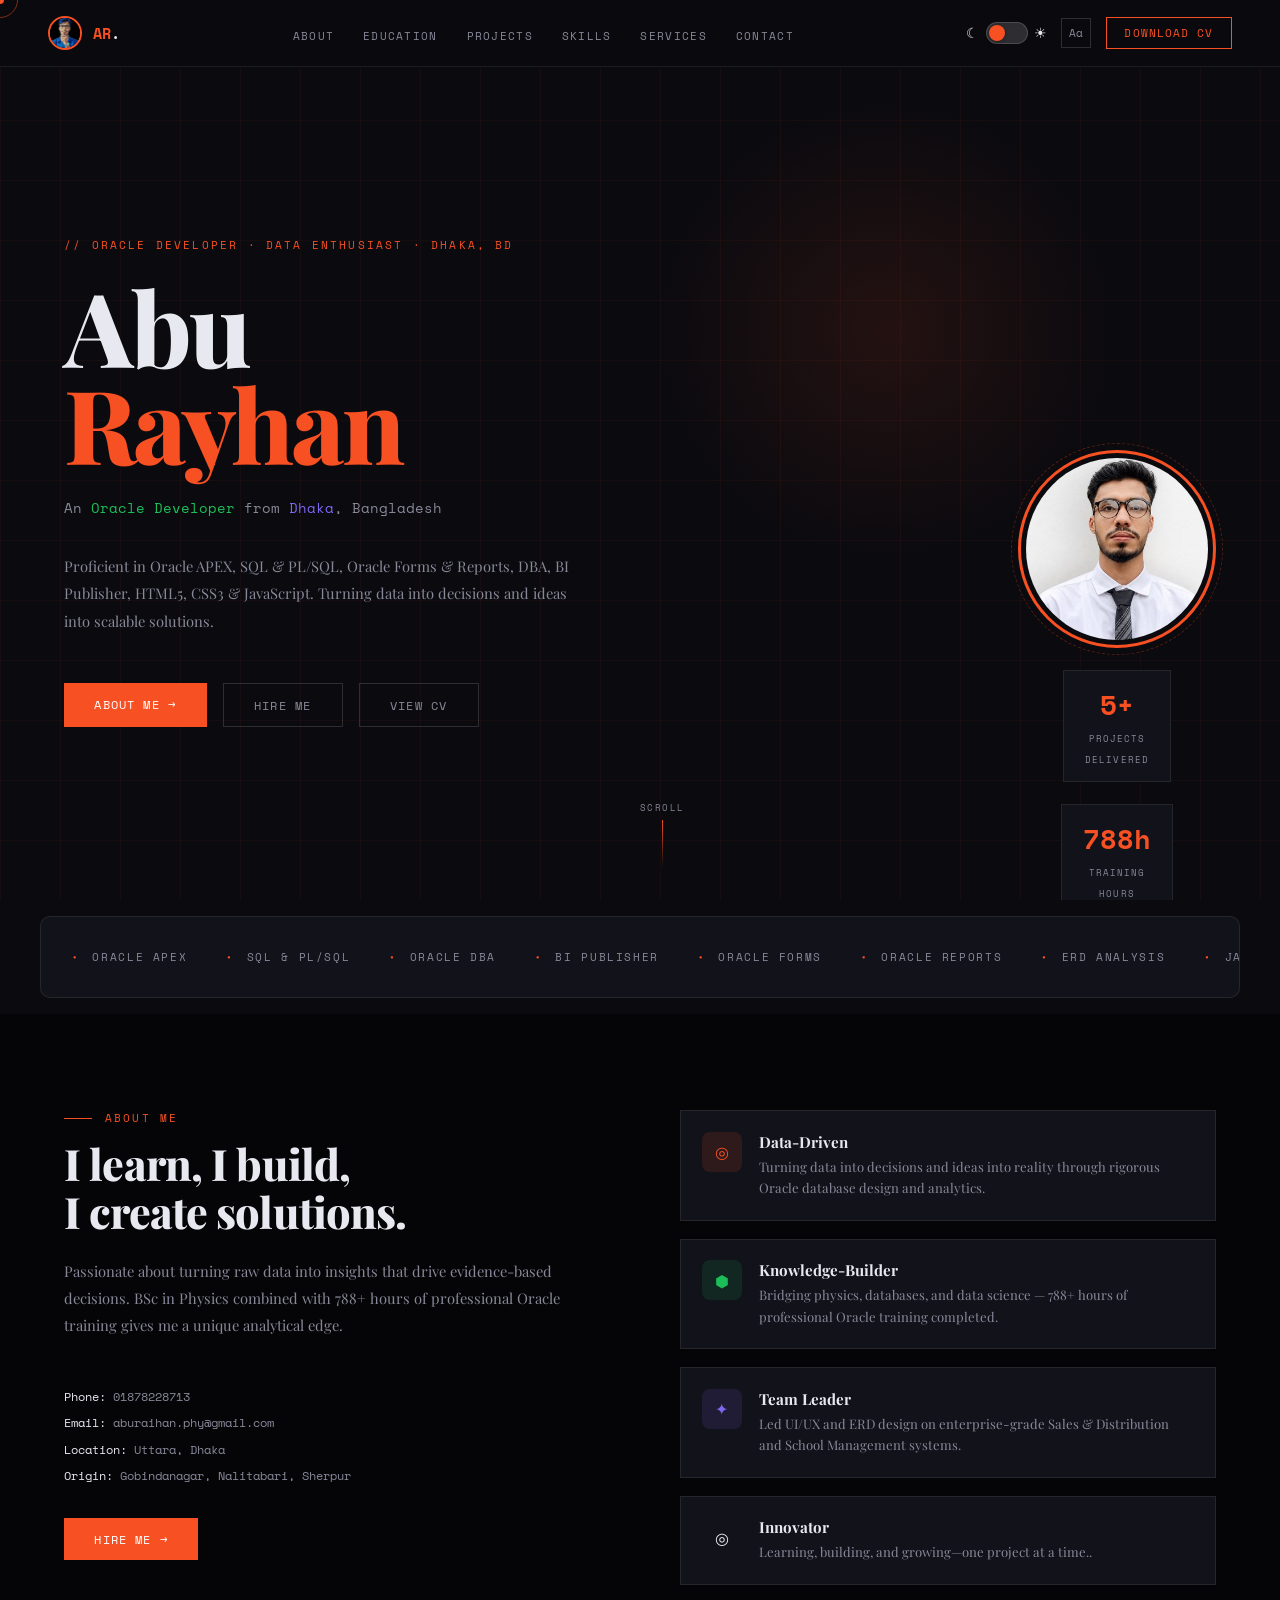
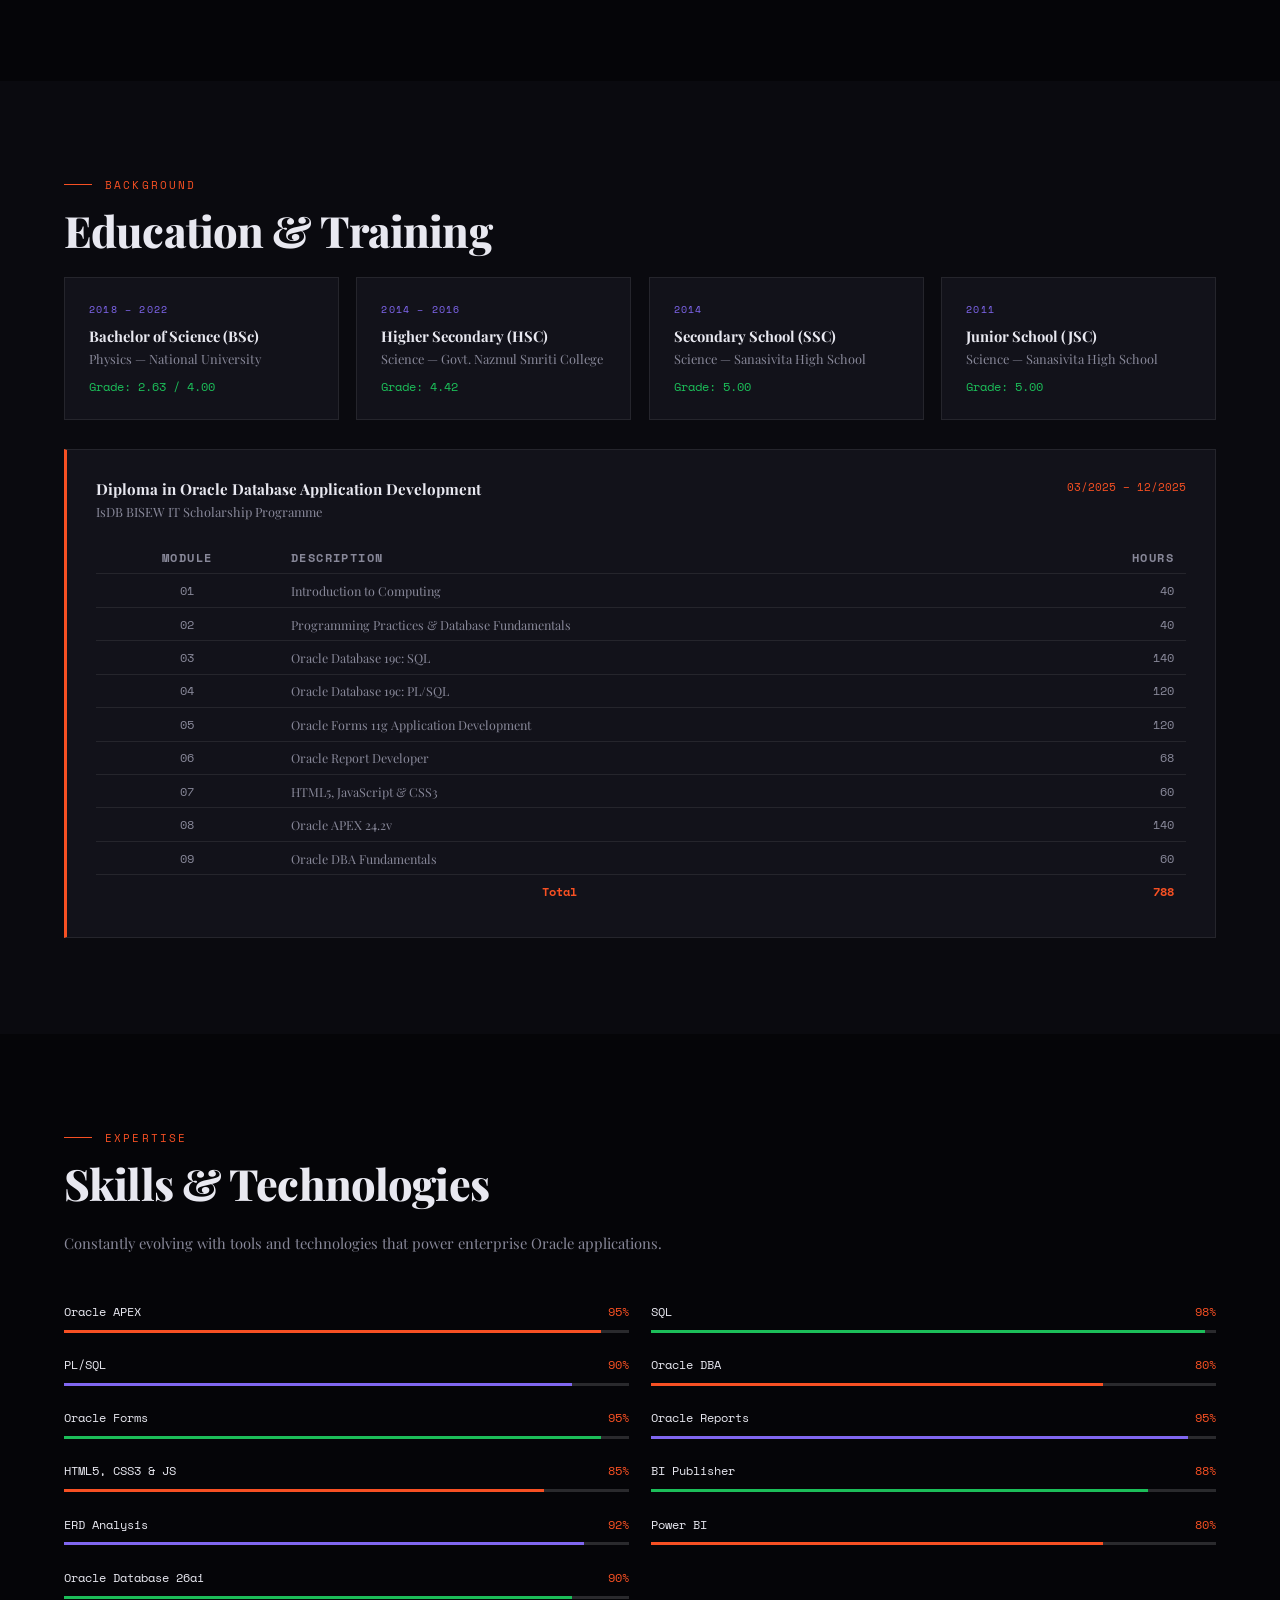
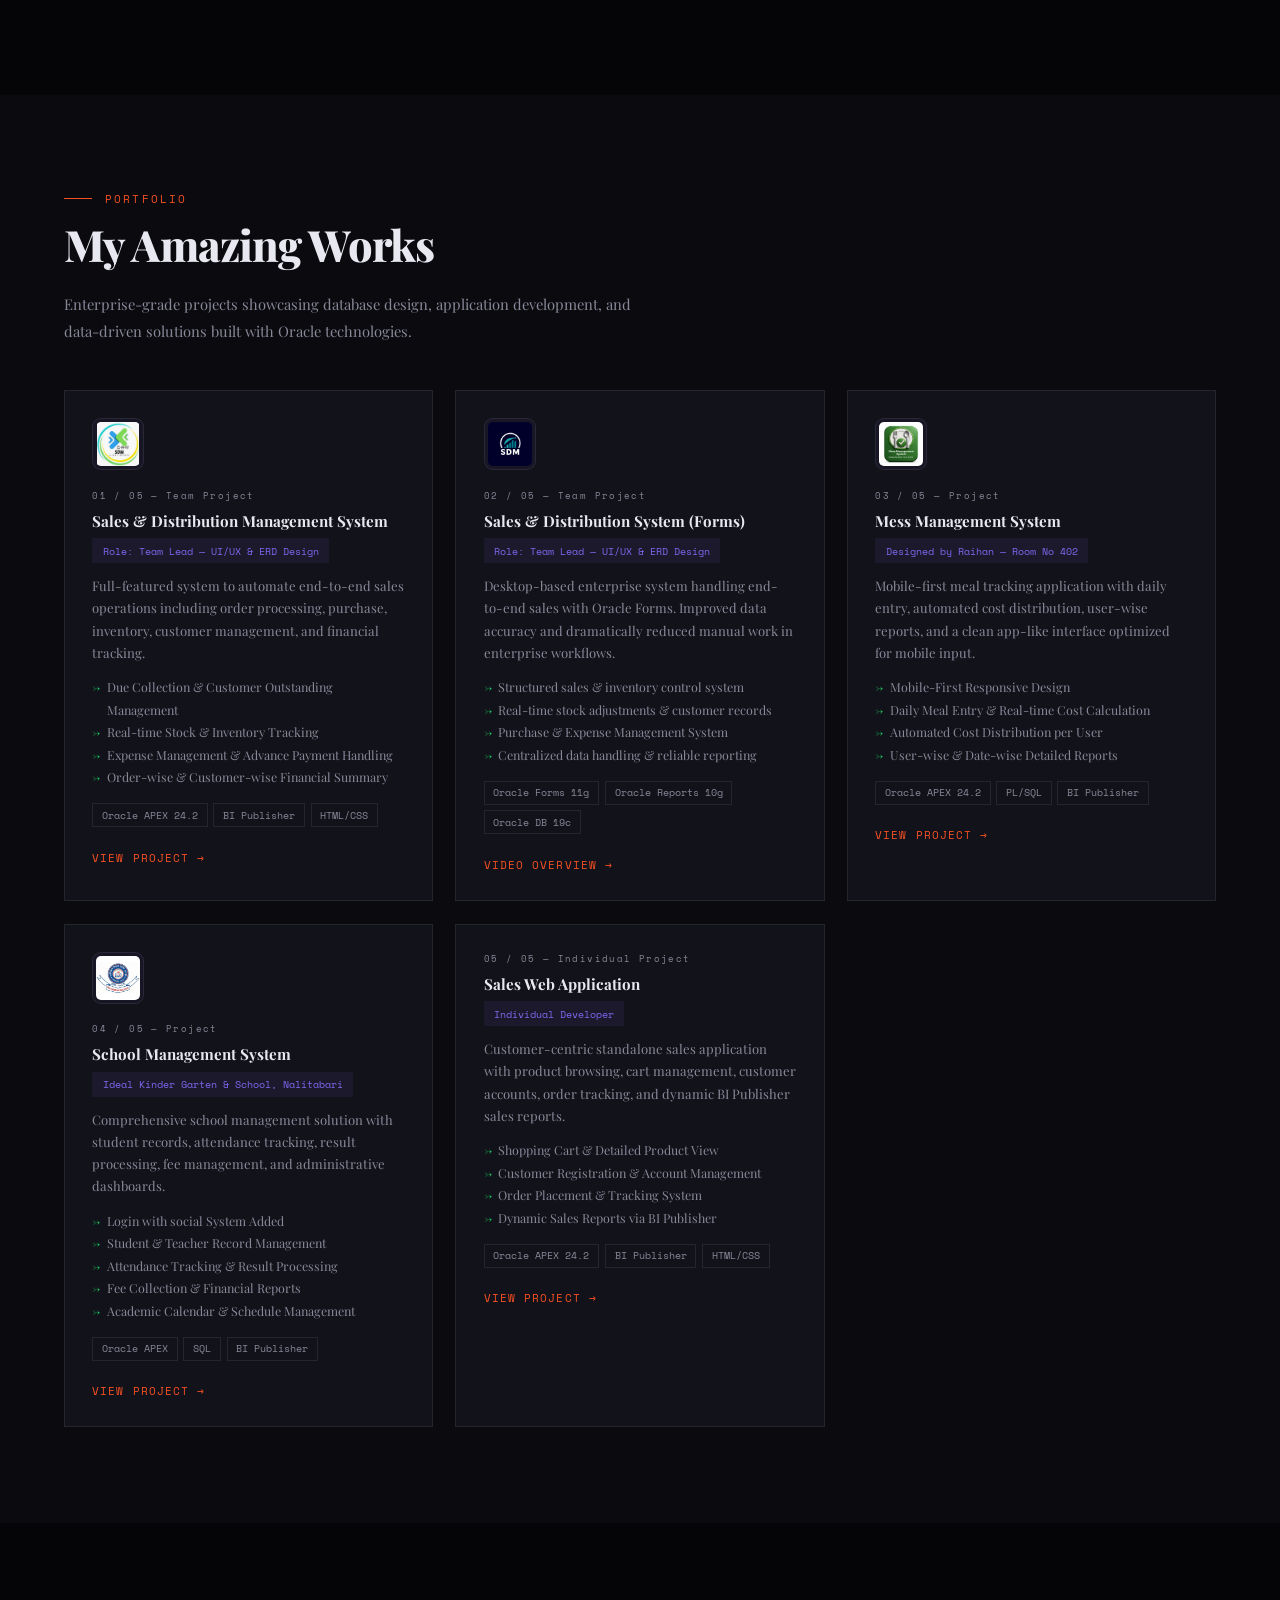
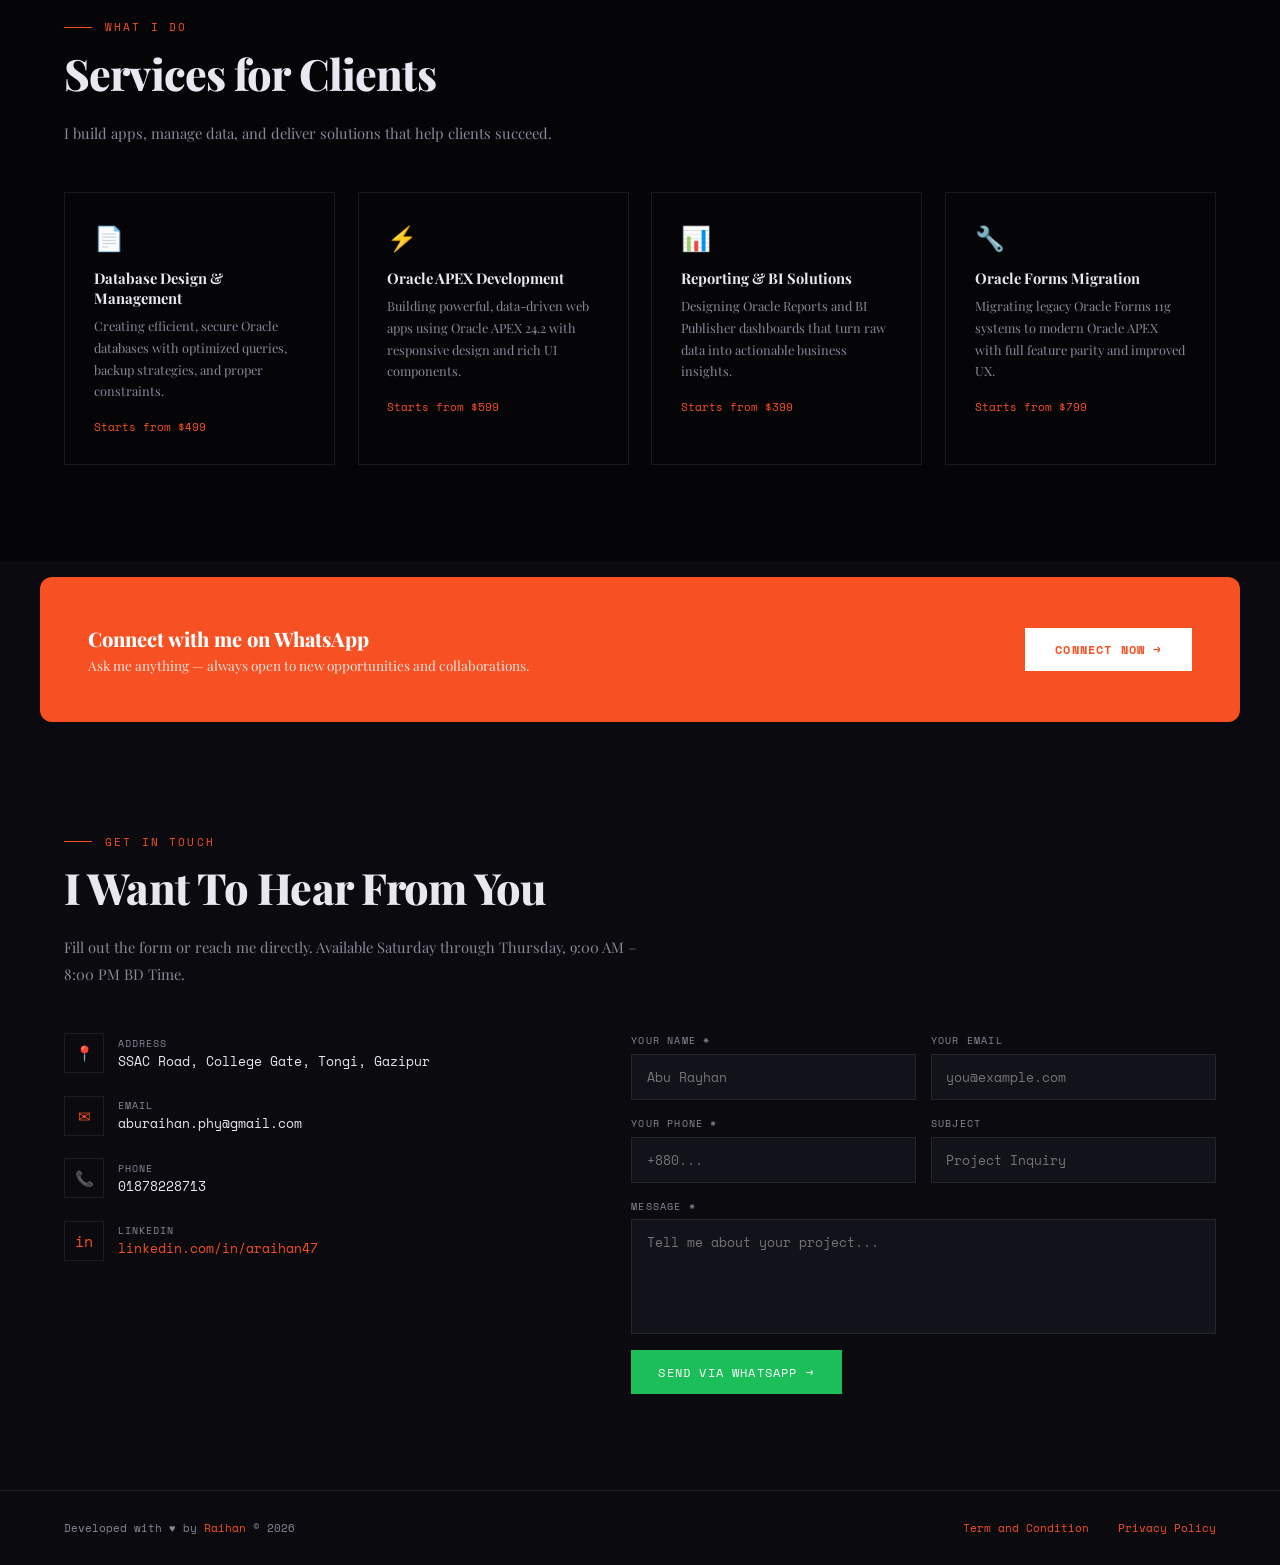
==== index.html @ 1824110f "Update skill items in index.html" ====
<!DOCTYPE html>
<html lang="en" data-theme="dark">
<head>
<meta charset="UTF-8">
<meta name="viewport" content="width=device-width, initial-scale=1.0">
<title>Abu Rayhan | Oracle Developer</title>
<link id="font-link" href="https://fonts.googleapis.com/css2?family=Playfair+Display:ital,wght@0,400;0,700;0,800;1,400&family=Space+Mono:wght@400;700&display=swap" rel="stylesheet">
<style>
/* =========  THEME  ========= */
:root {
  --orange:#f75023; --green:#1cbe59; --purple:#8067f0;
  --font-mono:'Space Mono',monospace;
  --font-display:'Playfair Display',serif;
}
[data-theme="dark"] {
  --bg:#0a0a0f; --bg2:#050508; --card:#12121a;
  --border:rgba(255,255,255,0.08); --border2:rgba(255,255,255,0.15);
  --text:#e8e8f0; --muted:#888899;
  --nav-bg:rgba(10,10,15,0.92);
  --input-bg:#12121a;
  --thumb-pos:2px;
}
[data-theme="light"] {
  --bg:#f5f4f0; --bg2:#eae8e2; --card:#ffffff;
  --border:rgba(0,0,0,0.09); --border2:rgba(0,0,0,0.18);
  --text:#18181b; --muted:#66667a;
  --nav-bg:rgba(245,244,240,0.93);
  --input-bg:#f9f8f5;
  --thumb-pos:22px;
}

/* =========  RESET  ========= */
*,*::before,*::after{box-sizing:border-box;margin:0;padding:0;}
html{scroll-behavior:smooth;}
body{
  background:var(--bg);color:var(--text);
  font-family:var(--font-display);
  overflow-x:hidden;cursor:none;
  transition:background .4s,color .4s;
}

/* =========  CURSOR  ========= */
#cursor-dot{width:8px;height:8px;background:var(--orange);border-radius:50%;position:fixed;top:0;left:0;pointer-events:none;z-index:9999;transform:translate(-50%,-50%);}
#cursor-ring{width:36px;height:36px;border:1.5px solid rgba(247,80,35,.5);border-radius:50%;position:fixed;top:0;left:0;pointer-events:none;z-index:9998;transition:width .3s,height .3s,border-color .3s;transform:translate(-50%,-50%);}

/* =========  SCROLLBAR  ========= */
::-webkit-scrollbar{width:4px;}
::-webkit-scrollbar-track{background:var(--bg2);}
::-webkit-scrollbar-thumb{background:var(--orange);border-radius:2px;}

/* =========  NAV  ========= */
nav{position:fixed;top:0;left:0;right:0;z-index:100;padding:1rem 3rem;display:flex;justify-content:space-between;align-items:center;background:var(--nav-bg);backdrop-filter:blur(20px);border-bottom:1px solid var(--border);transition:background .4s,border-color .4s;}
.nav-logo{display:flex;align-items:center;gap:.7rem;text-decoration:none;}
.nav-logo img{width:34px;height:34px;border-radius:50%;object-fit:cover;border:2px solid var(--orange);}
.nav-logo-text{font-family:var(--font-mono);font-size:.95rem;font-weight:700;color:var(--orange);}
.nav-logo-text span{color:var(--text);}
.nav-links{display:flex;gap:1.8rem;list-style:none;}
.nav-links a{font-family:var(--font-mono);font-size:.68rem;color:var(--muted);text-decoration:none;letter-spacing:.12em;text-transform:uppercase;transition:color .3s;position:relative;}
.nav-links a::after{content:'';position:absolute;bottom:-4px;left:0;width:0;height:1px;background:var(--orange);transition:width .3s;}
.nav-links a:hover{color:var(--text);}
.nav-links a:hover::after{width:100%;}
.nav-right{display:flex;align-items:center;gap:.9rem;}

/* ===  THEME TOGGLE  === */
.theme-toggle{display:flex;align-items:center;gap:.4rem;cursor:pointer;user-select:none;}
.t-icon{font-size:.85rem;line-height:1;}
.t-track{width:42px;height:22px;background:var(--border2);border-radius:11px;position:relative;border:1px solid var(--border2);transition:background .4s;flex-shrink:0;cursor:pointer;}
.t-thumb{width:16px;height:16px;background:var(--orange);border-radius:50%;position:absolute;top:2px;left:var(--thumb-pos);transition:left .3s,background .4s;box-shadow:0 1px 4px rgba(0,0,0,.3);}

/* ===  FONT PICKER  === */
.fp-wrap{position:relative;}
.fp-btn{width:30px;height:30px;border:1px solid var(--border2);background:transparent;color:var(--muted);font-family:var(--font-mono);font-size:.68rem;letter-spacing:.04em;cursor:pointer;display:flex;align-items:center;justify-content:center;transition:border-color .3s,color .3s;}
.fp-btn:hover{border-color:var(--orange);color:var(--orange);}
.fp-panel{position:absolute;top:calc(100% + 10px);right:0;width:272px;background:var(--card);border:1px solid var(--border2);box-shadow:0 16px 40px rgba(0,0,0,.25);padding:1.1rem;z-index:300;display:none;transition:background .4s;}
.fp-panel.open{display:block;}
.fp-title{font-family:var(--font-mono);font-size:.6rem;color:var(--muted);letter-spacing:.15em;text-transform:uppercase;margin-bottom:.9rem;}
.fp-grid{display:grid;grid-template-columns:1fr 1fr;gap:.45rem;}
.fp-opt{padding:.55rem .7rem;border:1px solid var(--border);background:transparent;color:var(--muted);cursor:pointer;text-align:left;transition:border-color .3s,color .3s,background .3s;display:flex;flex-direction:column;gap:.15rem;}
.fp-opt:hover{border-color:var(--orange);color:var(--text);}
.fp-opt.active{border-color:var(--orange);color:var(--orange);background:rgba(247,80,35,.06);}
.fp-preview{font-size:1.1rem;line-height:1.2;}
.fp-name{font-family:var(--font-mono);font-size:.56rem;color:inherit;letter-spacing:.06em;}

.nav-cv{font-family:var(--font-mono);font-size:.68rem;letter-spacing:.1em;text-transform:uppercase;color:var(--orange);border:1px solid var(--orange);padding:.45rem 1.1rem;text-decoration:none;transition:background .3s,color .3s;white-space:nowrap;}
.nav-cv:hover{background:var(--orange);color:#fff;}

/* =========  HERO  ========= */
.hero{min-height:100vh;display:flex;align-items:center;padding:8rem 4rem 4rem;position:relative;overflow:hidden;background:var(--bg);}
.hero-grid{position:absolute;inset:0;background-image:linear-gradient(rgba(247,80,35,.05) 1px,transparent 1px),linear-gradient(90deg,rgba(247,80,35,.05) 1px,transparent 1px);background-size:60px 60px;animation:grid-drift 20s linear infinite;}
[data-theme="light"] .hero-grid{background-image:linear-gradient(rgba(247,80,35,.08) 1px,transparent 1px),linear-gradient(90deg,rgba(247,80,35,.08) 1px,transparent 1px);}
@keyframes grid-drift{0%{background-position:0 0;}100%{background-position:60px 60px;}}
.hero-glow{position:absolute;width:480px;height:480px;background:radial-gradient(circle,rgba(247,80,35,.11) 0%,transparent 70%);top:10%;right:12%;animation:glow-pulse 4s ease-in-out infinite;pointer-events:none;}
@keyframes glow-pulse{0%,100%{transform:scale(1);opacity:.7;}50%{transform:scale(1.15);opacity:1;}}
.hero-content{position:relative;z-index:2;max-width:640px;}
.hero-tag{font-family:var(--font-mono);font-size:.68rem;color:var(--orange);letter-spacing:.2em;text-transform:uppercase;margin-bottom:1.5rem;opacity:0;animation:fadeUp .8s ease .2s forwards;}
.hero-name{font-size:clamp(3rem,8vw,6.5rem);font-weight:800;line-height:.95;letter-spacing:-.03em;opacity:0;animation:fadeUp .8s ease .4s forwards;margin-bottom:1.5rem;}
.hero-name .accent{color:var(--orange);}
.hero-role{font-family:var(--font-mono);font-size:.9rem;color:var(--muted);margin-bottom:2rem;opacity:0;animation:fadeUp .8s ease .6s forwards;line-height:1.8;}
.hl-g{color:var(--green);}.hl-p{color:var(--purple);}
.hero-desc{max-width:510px;font-size:.92rem;color:var(--muted);line-height:1.85;margin-bottom:3rem;opacity:0;animation:fadeUp .8s ease .8s forwards;}
.hero-btns{display:flex;gap:1rem;flex-wrap:wrap;opacity:0;animation:fadeUp .8s ease 1s forwards;}
.btn-primary{background:var(--orange);color:#fff;padding:.8rem 1.9rem;font-family:var(--font-mono);font-size:.74rem;letter-spacing:.1em;text-transform:uppercase;text-decoration:none;border:none;cursor:pointer;transition:transform .2s,box-shadow .2s;display:inline-block;}
.btn-primary:hover{transform:translateY(-3px);box-shadow:0 12px 28px rgba(247,80,35,.35);}
.btn-ghost{border:1px solid var(--border2);color:var(--muted);padding:.8rem 1.9rem;font-family:var(--font-mono);font-size:.74rem;letter-spacing:.1em;text-transform:uppercase;text-decoration:none;transition:border-color .3s,color .3s;display:inline-block;}
.btn-ghost:hover{border-color:var(--text);color:var(--text);}
.hero-scroll{position:absolute;bottom:2rem;left:50%;transform:translateX(-50%);display:flex;flex-direction:column;align-items:center;gap:.4rem;font-family:var(--font-mono);font-size:.58rem;color:var(--muted);letter-spacing:.15em;text-transform:uppercase;opacity:0;animation:fadeUp 1s ease 1.4s forwards;}
.scroll-line{width:1px;height:48px;background:linear-gradient(to bottom,var(--orange),transparent);animation:scroll-bob 2s ease-in-out infinite;}
@keyframes scroll-bob{0%,100%{opacity:1;transform:scaleY(1);}50%{opacity:.5;transform:scaleY(.5);}}
@keyframes fadeUp{from{opacity:0;transform:translateY(28px);}to{opacity:1;transform:translateY(0);}}
.hero-right{position:absolute;right:4rem;top:50%;transform:translateY(-50%);z-index:2;display:flex;flex-direction:column;align-items:center;gap:1.4rem;opacity:0;animation:fadeUp .8s ease 1.1s forwards;}
.avatar-ring{width:198px;height:198px;border-radius:50%;border:3px solid var(--orange);padding:5px;position:relative;}
.avatar-ring::before{content:'';position:absolute;inset:-10px;border-radius:50%;border:1px dashed rgba(247,80,35,.3);animation:spin 20s linear infinite;}
@keyframes spin{to{transform:rotate(360deg);}}
.avatar-ring img{width:100%;height:100%;border-radius:50%;object-fit:cover;display:block;}
.stats{display:flex;flex-direction:column;gap:.7rem;}
.stat{background:var(--card);border:1px solid var(--border);padding:.85rem 1.3rem;text-align:center;position:relative;overflow:hidden;transition:transform .3s,border-color .3s,background .4s;}
.stat::before{content:'';position:absolute;top:0;left:0;width:3px;height:100%;background:var(--orange);transform:scaleY(0);transition:transform .3s;transform-origin:bottom;}
.stat:hover{transform:translateX(-4px);border-color:rgba(247,80,35,.3);}
.stat:hover::before{transform:scaleY(1);}
.stat-n{font-size:1.7rem;font-weight:800;color:var(--orange);display:block;font-family:var(--font-mono);}
.stat-l{font-size:.58rem;color:var(--muted);letter-spacing:.12em;text-transform:uppercase;font-family:var(--font-mono);}

/* =========  MARQUEE  ========= */
.marquee-wrap{padding:1rem 0;background:var(--card);border-top:1px solid var(--border);border-bottom:1px solid var(--border);overflow:hidden;transition:background .4s;}
.marquee-track{display:flex;gap:2.5rem;animation:marquee 25s linear infinite;width:max-content;}
.marquee-item{font-family:var(--font-mono);font-size:.68rem;color:var(--muted);letter-spacing:.15em;text-transform:uppercase;white-space:nowrap;display:flex;align-items:center;gap:.9rem;}
.marquee-item::before{content:'\25CF';color:var(--orange);font-size:.35rem;}
@keyframes marquee{0%{transform:translateX(0);}100%{transform:translateX(-50%);}}

/* =========  SECTIONS  ========= */
section{padding:6rem 4rem;transition:background .4s;}
.sec-tag{font-family:var(--font-mono);font-size:.68rem;color:var(--orange);letter-spacing:.2em;text-transform:uppercase;margin-bottom:.9rem;display:flex;align-items:center;gap:.8rem;}
.sec-tag::before{content:'';width:28px;height:1px;background:var(--orange);}
.sec-title{font-size:clamp(1.7rem,4vw,2.7rem);font-weight:800;letter-spacing:-.02em;line-height:1.1;margin-bottom:1.4rem;}
.sec-desc{color:var(--muted);font-size:.92rem;line-height:1.85;max-width:600px;margin-bottom:2.8rem;}

/* =========  ABOUT  ========= */
.about{background:var(--bg2);}
.about-inner{display:grid;grid-template-columns:1fr 1fr;gap:5rem;align-items:start;}
.about-traits{display:flex;flex-direction:column;gap:1.1rem;}
.trait{display:flex;align-items:flex-start;gap:1.1rem;padding:1.3rem;background:var(--card);border:1px solid var(--border);transition:border-color .3s,transform .3s,background .4s;}
.trait:hover{border-color:rgba(247,80,35,.3);transform:translateX(7px);}
.ti{width:40px;height:40px;border-radius:8px;display:flex;align-items:center;justify-content:center;font-size:1rem;flex-shrink:0;}
.ti.o{background:rgba(247,80,35,.12);color:var(--orange);}
.ti.g{background:rgba(28,190,89,.12);color:var(--green);}
.ti.p{background:rgba(128,103,240,.12);color:var(--purple);}
.trait h4{font-size:.95rem;font-weight:700;margin-bottom:.25rem;}
.trait p{font-size:.82rem;color:var(--muted);line-height:1.65;}
.contact-meta{font-family:var(--font-mono);font-size:.78rem;color:var(--muted);line-height:2.1;margin-bottom:1.8rem;}
.contact-meta span{color:var(--text);}

/* =========  EDUCATION  ========= */
.education{background:var(--bg);}
.edu-grid{display:grid;grid-template-columns:repeat(auto-fill,minmax(250px,1fr));gap:1.1rem;margin-bottom:1.8rem;}
.edu-card{background:var(--card);border:1px solid var(--border);padding:1.5rem;transition:border-color .3s,transform .3s,background .4s;position:relative;overflow:hidden;}
.edu-card::after{content:'';position:absolute;top:0;left:0;width:100%;height:3px;background:var(--purple);transform:scaleX(0);transform-origin:left;transition:transform .4s;}
.edu-card:hover{border-color:rgba(128,103,240,.3);transform:translateY(-4px);}
.edu-card:hover::after{transform:scaleX(1);}
.edu-yr{font-family:var(--font-mono);font-size:.62rem;color:var(--purple);letter-spacing:.12em;margin-bottom:.55rem;}
.edu-deg{font-size:.92rem;font-weight:700;margin-bottom:.25rem;}
.edu-ins{font-size:.8rem;color:var(--muted);margin-bottom:.7rem;}
.edu-gr{font-family:var(--font-mono);font-size:.72rem;color:var(--green);}
.training-box{background:var(--card);border:1px solid var(--border);padding:1.8rem;border-left:3px solid var(--orange);transition:background .4s;}
.training-hd{display:flex;justify-content:space-between;align-items:flex-start;margin-bottom:1.4rem;flex-wrap:wrap;gap:.8rem;}
.training-ttl{font-size:.95rem;font-weight:700;margin-bottom:.25rem;}
.training-org{font-size:.8rem;color:var(--muted);}
.training-period{font-family:var(--font-mono);font-size:.68rem;color:var(--orange);white-space:nowrap;}
.t-table{width:100%;border-collapse:collapse;font-size:.78rem;}
.t-table th{font-family:var(--font-mono);font-size:.58rem;letter-spacing:.12em;text-transform:uppercase;color:var(--muted);padding:.45rem .75rem;border-bottom:1px solid var(--border);text-align:left;font-size: 12px;}
.t-table td{padding:.42rem .75rem;border-bottom:1px solid var(--border);color:var(--muted);}
.t-table tr:last-child td{border-bottom:none;font-weight:700;color:var(--orange);}
.t-table td:last-child{text-align:right;font-family:var(--font-mono);}
.t-table td:first-child{text-align:center;font-family:var(--font-mono);}
.t-table th:first-child {
    text-align: center;
}
  .t-table th:last-child {
    text-align: right;
}

/* =========  SKILLS  ========= */
.skills-wrap{background:var(--bg2);}
.skills-grid{display:grid;grid-template-columns:1fr 1fr;gap:1.4rem;}
.skill-item{opacity:0;}
.skill-hd{display:flex;justify-content:space-between;margin-bottom:.55rem;font-family:var(--font-mono);font-size:.78rem;}
.skill-nm{color:var(--text);}.skill-vl{color:var(--orange);}
.skill-bar{height:3px;background:var(--border2);overflow:hidden;}
.skill-fill{height:100%;width:0;transition:width 1.2s cubic-bezier(.16,1,.3,1);}
.fill-o{background:var(--orange);}.fill-g{background:var(--green);}.fill-p{background:var(--purple);}

/* =========  PROJECTS  ========= */
.projects-wrap{background:var(--bg);}
.proj-grid{display:grid;grid-template-columns:repeat(auto-fill,minmax(320px,1fr));gap:1.4rem;}
.proj-card{background:var(--card);border:1px solid var(--border);padding:1.7rem;position:relative;overflow:hidden;transition:border-color .3s,transform .3s,background .4s;}
.proj-card::after{content:'';position:absolute;bottom:0;left:0;width:100%;height:2px;background:var(--orange);transform:scaleX(0);transform-origin:left;transition:transform .4s;}
.proj-card:hover{border-color:rgba(247,80,35,.25);transform:translateY(-5px);}
.proj-card:hover::after{transform:scaleX(1);}
.proj-logo{width:52px;height:52px;object-fit:contain;border-radius:9px;margin-bottom:.9rem;background:rgba(128,103,240,.05);padding:3px;border:1px solid var(--border);}
.proj-num{font-family:var(--font-mono);font-size:.58rem;color:var(--muted);letter-spacing:.15em;margin-bottom:.55rem;}
.proj-title{font-size:.95rem;font-weight:700;margin-bottom:.45rem;}
.proj-role{font-family:var(--font-mono);font-size:.65rem;color:var(--purple);margin-bottom:.75rem;padding:.28rem .65rem;background:rgba(128,103,240,.08);display:inline-block;}
.proj-desc{font-size:.82rem;color:var(--muted);line-height:1.7;margin-bottom:.75rem;}
.proj-feats{margin-bottom:.9rem;}
.proj-feats li{font-size:.78rem;color:var(--muted);line-height:1.8;padding-left:.9rem;position:relative;list-style:none;}
.proj-feats li::before{content:'\2192';position:absolute;left:0;color:var(--green);}
.proj-tags{display:flex;flex-wrap:wrap;gap:.35rem;margin-bottom:1.1rem;}
.tag{font-family:var(--font-mono);font-size:.62rem;padding:.22rem .55rem;background:transparent;border:1px solid var(--border);color:var(--muted);}
.proj-link{font-family:var(--font-mono);font-size:.68rem;color:var(--orange);text-decoration:none;letter-spacing:.1em;text-transform:uppercase;display:inline-flex;align-items:center;gap:.35rem;transition:gap .3s;}
.proj-link:hover{gap:.7rem;}

/* =========  SERVICES  ========= */
.services-wrap{background:var(--bg2);}
.svc-grid{display:grid;grid-template-columns:repeat(auto-fill,minmax(240px,1fr));gap:1.4rem;}
.svc-card{padding:1.8rem;border:1px solid var(--border);transition:border-color .3s,background .3s;}
.svc-card:hover{border-color:var(--border2);background:var(--card);}
.svc-icon{font-size:1.5rem;margin-bottom:.9rem;display:block;transition:transform .3s;}
.svc-card:hover .svc-icon{transform:scale(1.15) rotate(-5deg);}
.svc-card h3{font-size:.92rem;font-weight:700;margin-bottom:.45rem;}
.svc-card p{font-size:.8rem;color:var(--muted);line-height:1.7;margin-bottom:.75rem;}
.svc-price{font-family:var(--font-mono);font-size:.68rem;color:var(--orange);}

/* =========  CONNECT STRIP  ========= */
.connect-strip{padding:1rem 4rem;background:var(--orange);display:flex;justify-content:space-between;align-items:center;gap:1rem;}
.connect-strip h3{font-size:1.25rem;font-weight:800;color:#fff;}
.connect-strip p{font-size:.85rem;color:rgba(255,255,255,.85);margin-top:.25rem;}
.strip-btn{background:#fff;color:var(--orange);padding:.8rem 1.9rem;font-family:var(--font-mono);font-size:.74rem;letter-spacing:.1em;text-transform:uppercase;text-decoration:none;font-weight:700;transition:transform .2s;flex-shrink:0;}
.strip-btn:hover{transform:scale(1.04);}

/* =========  CONTACT  ========= */
.contact-wrap{background:var(--bg);}
.contact-inner{display:grid;grid-template-columns:1fr 1.2fr;gap:5rem;align-items:start;}
.c-info{display:flex;flex-direction:column;gap:1.4rem;}
.c-item{display:flex;align-items:center;gap:.9rem;font-family:var(--font-mono);font-size:.8rem;}
.c-icon{width:40px;height:40px;border:1px solid var(--border);display:flex;align-items:center;justify-content:center;font-size:.95rem;color:var(--orange);flex-shrink:0;}
.c-label{font-size:.62rem;color:var(--muted);letter-spacing:.1em;text-transform:uppercase;}
.c-val{color:var(--text);margin-top:.08rem;}
.c-form{display:flex;flex-direction:column;gap:1rem;}
.form-row{display:grid;grid-template-columns:1fr 1fr;gap:.9rem;}
.field{display:flex;flex-direction:column;gap:.35rem;}
.field label{font-family:var(--font-mono);font-size:.62rem;color:var(--muted);letter-spacing:.12em;text-transform:uppercase;}
.field input,.field textarea{background:var(--input-bg);border:1px solid var(--border);color:var(--text);padding:.75rem .9rem;font-family:var(--font-mono);font-size:.82rem;outline:none;transition:border-color .3s,background .4s,color .4s;resize:none;}
.field input:focus,.field textarea:focus{border-color:var(--orange);}
.field textarea{height:115px;}
.notice-err{font-family:var(--font-mono);font-size:.72rem;color:#e74c3c;display:none;padding:.35rem 0;}
.wa-btn{background:var(--green);color:#fff;padding:.85rem 1.7rem;font-family:var(--font-mono);font-size:.74rem;letter-spacing:.1em;text-transform:uppercase;border:none;cursor:pointer;display:flex;align-items:center;gap:.55rem;transition:transform .2s,box-shadow .2s;align-self:flex-start;}
.wa-btn:hover{transform:translateY(-3px);box-shadow:0 10px 24px rgba(28,190,89,.3);}

/* =========  FOOTER  ========= */
footer{padding:1.8rem 4rem;border-top:1px solid var(--border);display:flex;justify-content:space-between;align-items:center;font-family:var(--font-mono);font-size:.68rem;color:var(--muted);transition:background .4s,border-color .4s;}
footer a{color:var(--orange);text-decoration:none;}
footer a:hover{text-decoration:underline;}
.footer-links{display:flex;gap:1.8rem;}

/* =========  REVEAL  ========= */
.reveal{opacity:0;transform:translateY(38px);transition:opacity .8s ease,transform .8s ease;}
.reveal.visible{opacity:1;transform:translateY(0);}

/* =========  MOBILE  ========= */
@media(max-width:950px){
  nav{padding:.9rem 1.4rem;}
  .nav-links{display:none;}
  .hero{padding:7rem 1.4rem 4rem;}
  .hero-right{position:static;transform:none;flex-direction:row;flex-wrap:wrap;margin-top:1.8rem;}
  .avatar-ring{width:145px;height:145px;}
  section{padding:3.5rem 1.4rem;}
  .about-inner,.contact-inner{grid-template-columns:1fr;gap:2.5rem;}
  .form-row{grid-template-columns:1fr;}
  .connect-strip{flex-direction:column;gap:1.2rem;text-align:center;padding:2rem 1.4rem;}
  footer{flex-direction:column;gap:.5rem;text-align:center;padding:1.4rem;}
  .skills-grid{grid-template-columns:1fr;}
}
/* Align Fix */
.connect-strip{
  max-width:1200px;
  margin:1rem auto;
  padding:3rem;
  border-radius:12px;
}
.marquee-wrap{
  max-width:1200px;
  margin:1rem auto;
  padding:2rem;
  border:1px solid var(--border);
  border-radius:10px;
}
</style>
</head>
<body>

<!-- CURSOR -->
<div id="cursor-dot"></div>
<div id="cursor-ring"></div>

<!-- NAV -->
<nav>
  <a href="#home" class="nav-logo">
    <img src="[data-uri]" alt="Abu Rayhan">
    <span class="nav-logo-text">AR<span>.</span></span>
  </a>
  <ul class="nav-links">
    <li><a href="#about">About</a></li>
    <li><a href="#education">Education</a></li>
    <li><a href="#projects">Projects</a></li>
    <li><a href="#skills">Skills</a></li>
    <li><a href="#services">Services</a></li>
    <li><a href="#contact">Contact</a></li>
  </ul>
  <div class="nav-right">
    <!-- THEME TOGGLE -->
    <div class="theme-toggle" onclick="toggleTheme()" title="Toggle dark / light mode">
      <span class="t-icon">&#9790;</span>
      <div class="t-track"><div class="t-thumb"></div></div>
      <span class="t-icon">&#9728;</span>
    </div>
    <!-- FONT PICKER -->
    <div class="fp-wrap">
      <button class="fp-btn" onclick="toggleFP(event)" title="Change font">Aa</button>
      <div class="fp-panel" id="fp-panel">
        <p class="fp-title">Choose Font Style</p>
        <div class="fp-grid">
          <button class="fp-opt active" data-font="Playfair Display" data-url="https://fonts.googleapis.com/css2?family=Playfair+Display:wght@400;700;800&display=swap" onclick="setFont(this)">
            <span class="fp-preview" style="font-family:'Playfair Display',serif;">Aa</span>
            <span class="fp-name">Playfair</span>
          </button>
          <button class="fp-opt" data-font="Syne" data-url="https://fonts.googleapis.com/css2?family=Syne:wght@400;700;800&display=swap" onclick="setFont(this)">
            <span class="fp-preview" style="font-family:'Syne',sans-serif;">Aa</span>
            <span class="fp-name">Syne</span>
          </button>
          <button class="fp-opt" data-font="DM Serif Display" data-url="https://fonts.googleapis.com/css2?family=DM+Serif+Display&display=swap" onclick="setFont(this)">
            <span class="fp-preview" style="font-family:'DM Serif Display',serif;">Aa</span>
            <span class="fp-name">DM Serif</span>
          </button>
          <button class="fp-opt" data-font="Josefin Sans" data-url="https://fonts.googleapis.com/css2?family=Josefin+Sans:wght@400;600;700&display=swap" onclick="setFont(this)">
            <span class="fp-preview" style="font-family:'Josefin Sans',sans-serif;">Aa</span>
            <span class="fp-name">Josefin</span>
          </button>
          <button class="fp-opt" data-font="Cormorant Garamond" data-url="https://fonts.googleapis.com/css2?family=Cormorant+Garamond:wght@400;600;700&display=swap" onclick="setFont(this)">
            <span class="fp-preview" style="font-family:'Cormorant Garamond',serif;">Aa</span>
            <span class="fp-name">Cormorant</span>
          </button>
          <button class="fp-opt" data-font="Outfit" data-url="https://fonts.googleapis.com/css2?family=Outfit:wght@400;600;700;800&display=swap" onclick="setFont(this)">
            <span class="fp-preview" style="font-family:'Outfit',sans-serif;">Aa</span>
            <span class="fp-name">Outfit</span>
          </button>
          <button class="fp-opt" data-font="Libre Baskerville" data-url="https://fonts.googleapis.com/css2?family=Libre+Baskerville:wght@400;700&display=swap" onclick="setFont(this)">
            <span class="fp-preview" style="font-family:'Libre Baskerville',serif;">Aa</span>
            <span class="fp-name">Baskerville</span>
          </button>
          <button class="fp-opt" data-font="Raleway" data-url="https://fonts.googleapis.com/css2?family=Raleway:wght@400;600;700;800&display=swap" onclick="setFont(this)">
            <span class="fp-preview" style="font-family:'Raleway',sans-serif;">Aa</span>
            <span class="fp-name">Raleway</span>
          </button>
        </div>
      </div>
    </div>
    <a href="raihan_cv.pdf" target="_blank" class="nav-cv">Download CV</a>
  </div>
</nav>

<!-- HERO -->
<section id="home" class="hero">
  <div class="hero-grid"></div>
  <div class="hero-glow"></div>
  <div class="hero-content">
    <p class="hero-tag">// Oracle Developer &middot; Data Enthusiast &middot; Dhaka, BD</p>
    <h1 class="hero-name">Abu<br><span class="accent">Rayhan</span></h1>
    <p class="hero-role">An <span class="hl-g">Oracle Developer</span> from <span class="hl-p">Dhaka</span>, Bangladesh</p>
    <p class="hero-desc">Proficient in Oracle APEX, SQL &amp; PL/SQL, Oracle Forms &amp; Reports, DBA, BI Publisher, HTML5, CSS3 &amp; JavaScript. Turning data into decisions and ideas into scalable solutions.</p>
    <div class="hero-btns">
      <a href="https://www.linkedin.com/in/araihan47" target="_blank" class="btn-primary">About Me &rarr;</a>
      <a href="https://wa.me/8801878228713?text=Hello" target="_blank" class="btn-ghost">Hire Me</a>
      <a href="raihan_cv.pdf" target="_blank" class="btn-ghost">View CV</a>
    </div>
  </div>
  <div class="hero-right">
    <div class="avatar-ring"><img src="[data-uri] alt="Abu Rayhan""> </div>
      <div class="stat"><span class="stat-n">5+</span><span class="stat-l">Projects<br>Delivered</span></div>
      <div class="stat"><span class="stat-n">788h</span><span class="stat-l">Training<br>Hours</span></div>
    </div>
  </div>
  <div class="hero-scroll"><span>scroll</span><div class="scroll-line"></div></div>
</section>

<!-- MARQUEE -->
<div class="marquee-wrap"><div class="marquee-track">
  <span class="marquee-item">Oracle APEX</span><span class="marquee-item">SQL &amp; PL/SQL</span><span class="marquee-item">Oracle DBA</span><span class="marquee-item">BI Publisher</span><span class="marquee-item">Oracle Forms</span><span class="marquee-item">Oracle Reports</span><span class="marquee-item">ERD Analysis</span><span class="marquee-item">JavaScript</span><span class="marquee-item">HTML5 &amp; CSS3</span>
  <span class="marquee-item">Oracle APEX</span><span class="marquee-item">SQL &amp; PL/SQL</span><span class="marquee-item">Oracle DBA</span><span class="marquee-item">BI Publisher</span><span class="marquee-item">Oracle Forms</span><span class="marquee-item">Oracle Reports</span><span class="marquee-item">ERD Analysis</span><span class="marquee-item">JavaScript</span><span class="marquee-item">HTML5 &amp; CSS3</span>
</div></div>

<!-- ABOUT -->
<section id="about" class="about">
  <div class="about-inner">
    <div>
      <p class="sec-tag reveal">About Me</p>
      <h2 class="sec-title reveal">I learn, I build,<br>I create solutions.</h2>
      <p class="sec-desc reveal">Passionate about turning raw data into insights that drive evidence-based decisions. BSc in Physics combined with 788+ hours of professional Oracle training gives me a unique analytical edge.</p>
      <div class="contact-meta reveal">
        <div><span>Phone: </span>01878228713</div>
        <div><span>Email: </span>aburaihan.phy@gmail.com</div>
        <div><span>Location: </span>Uttara, Dhaka</div>
        <div><span>Origin: </span>Gobindanagar, Nalitabari, Sherpur</div>
      </div>
      <a href="https://wa.me/8801878228713?text=Hello" target="_blank" class="btn-primary reveal" style="display:inline-block;">Hire Me &rarr;</a>
    </div>
    <div class="about-traits">
      <div class="trait reveal"><div class="ti o">&#9678;</div><div><h4>Data-Driven</h4><p>Turning data into decisions and ideas into reality through rigorous Oracle database design and analytics.</p></div></div>
      <div class="trait reveal"><div class="ti g">&#11042;</div><div><h4>Knowledge-Builder</h4><p>Bridging physics, databases, and data science &mdash; 788+ hours of professional Oracle training completed.</p></div></div>
      <div class="trait reveal"><div class="ti p">&#10022;</div><div><h4>Team Leader</h4><p>Led UI/UX and ERD design on enterprise-grade Sales &amp; Distribution and School Management systems.</p></div></div>
      <div class="trait reveal"><div class="ti q">&#9678;</div><div><h4>Innovator</h4><p>Learning, building, and growing—one project at a time..</p></div></div>
    </div>
  </div>
</section>

<!-- EDUCATION -->
<section id="education" class="education">
  <p class="sec-tag reveal">Background</p>
  <h2 class="sec-title reveal">Education &amp; Training</h2>
  <div class="edu-grid">
    <div class="edu-card reveal"><p class="edu-yr">2018 &ndash; 2022</p><p class="edu-deg">Bachelor of Science (BSc)</p><p class="edu-ins">Physics &mdash; National University</p><p class="edu-gr">Grade: 2.63 / 4.00</p></div>
    <div class="edu-card reveal"><p class="edu-yr">2014 &ndash; 2016</p><p class="edu-deg">Higher Secondary (HSC)</p><p class="edu-ins">Science &mdash; Govt. Nazmul Smriti College</p><p class="edu-gr">Grade: 4.42</p></div>
    <div class="edu-card reveal"><p class="edu-yr">2014</p><p class="edu-deg">Secondary School (SSC)</p><p class="edu-ins">Science &mdash; Sanasivita High School</p><p class="edu-gr">Grade: 5.00</p></div>
    <div class="edu-card reveal"><p class="edu-yr">2011</p><p class="edu-deg">Junior School (JSC)</p><p class="edu-ins">Science &mdash; Sanasivita High School</p><p class="edu-gr">Grade: 5.00 </p></div>
  </div>
  <div class="training-box reveal">
    <div class="training-hd">
      <div><p class="training-ttl">Diploma in Oracle Database Application Development</p><p class="training-org">IsDB BISEW IT Scholarship Programme</p></div>
      <span class="training-period">03/2025 &ndash; 12/2025</span>
    </div>
    <table class="t-table">
      <thead><tr><th>Module</th><th>Description</th><th>Hours</th></tr></thead>
      <tbody>
        <tr><td>01</td><td>Introduction to Computing</td><td>40</td></tr>
        <tr><td>02</td><td>Programming Practices &amp; Database Fundamentals</td><td>40</td></tr>
        <tr><td>03</td><td>Oracle Database 19c: SQL</td><td>140</td></tr>
        <tr><td>04</td><td>Oracle Database 19c: PL/SQL</td><td>120</td></tr>
        <tr><td>05</td><td>Oracle Forms 11g Application Development</td><td>120</td></tr>
        <tr><td>06</td><td>Oracle Report Developer</td><td>68</td></tr>
        <tr><td>07</td><td>HTML5, JavaScript &amp; CSS3</td><td>60</td></tr>
        <tr><td>08</td><td>Oracle APEX 24.2v</td><td>140</td></tr>
        <tr><td>09</td><td>Oracle DBA Fundamentals</td><td>60</td></tr>
        <tr><td colspan="2"><strong>Total</strong></td><td>788</td></tr>
      </tbody>
    </table>
  </div>
</section>

<!-- SKILLS -->
<section id="skills" class="skills-wrap">
  <p class="sec-tag reveal">Expertise</p>
  <h2 class="sec-title reveal">Skills &amp; Technologies</h2>
  <p class="sec-desc reveal">Constantly evolving with tools and technologies that power enterprise Oracle applications.</p>
  <div class="skills-grid">
    <div class="skill-item reveal"><div class="skill-hd"><span class="skill-nm">Oracle APEX</span><span class="skill-vl">95%</span></div><div class="skill-bar"><div class="skill-fill fill-o" data-w="95"></div></div></div>
    <div class="skill-item reveal"><div class="skill-hd"><span class="skill-nm">SQL</span><span class="skill-vl">98%</span></div><div class="skill-bar"><div class="skill-fill fill-g" data-w="98"></div></div></div>
    <div class="skill-item reveal"><div class="skill-hd"><span class="skill-nm">PL/SQL</span><span class="skill-vl">90%</span></div><div class="skill-bar"><div class="skill-fill fill-p" data-w="90"></div></div></div>
    <div class="skill-item reveal"><div class="skill-hd"><span class="skill-nm">Oracle DBA</span><span class="skill-vl">80%</span></div><div class="skill-bar"><div class="skill-fill fill-o" data-w="80"></div></div></div>
    <div class="skill-item reveal"><div class="skill-hd"><span class="skill-nm">Oracle Forms</span><span class="skill-vl">95%</span></div><div class="skill-bar"><div class="skill-fill fill-g" data-w="95"></div></div></div>
    <div class="skill-item reveal"><div class="skill-hd"><span class="skill-nm">Oracle Reports</span><span class="skill-vl">95%</span></div><div class="skill-bar"><div class="skill-fill fill-p" data-w="95"></div></div></div>
    <div class="skill-item reveal"><div class="skill-hd"><span class="skill-nm">HTML5, CSS3 &amp; JS</span><span class="skill-vl">85%</span></div><div class="skill-bar"><div class="skill-fill fill-o" data-w="85"></div></div></div>
    <div class="skill-item reveal"><div class="skill-hd"><span class="skill-nm">BI Publisher</span><span class="skill-vl">88%</span></div><div class="skill-bar"><div class="skill-fill fill-g" data-w="88"></div></div></div>
    <div class="skill-item reveal"><div class="skill-hd"><span class="skill-nm">ERD Analysis</span><span class="skill-vl">92%</span></div><div class="skill-bar"><div class="skill-fill fill-p" data-w="92"></div></div></div>
    <div class="skill-item reveal"><div class="skill-hd"><span class="skill-nm">Power BI</span><span class="skill-vl">80%</span></div><div class="skill-bar"><div class="skill-fill fill-o" data-w="80"></div></div></div>
    <div class="skill-item reveal"><div class="skill-hd"><span class="skill-nm">Oracle Database 26ai</span><span class="skill-vl">90%</span></div><div class="skill-bar"><div class="skill-fill fill-g" data-w="90"></div></div></div>
  </div>
</section>

<!-- PROJECTS -->
<section id="projects" class="projects-wrap">
  <p class="sec-tag reveal">Portfolio</p>
  <h2 class="sec-title reveal">My Amazing Works</h2>
  <p class="sec-desc reveal">Enterprise-grade projects showcasing database design, application development, and data-driven solutions built with Oracle technologies.</p>
  <div class="proj-grid">

    <div class="proj-card reveal">
      <img src="[data-uri]" alt="SDM Logo" class="proj-logo">
      <p class="proj-num">01 / 05 &mdash; Team Project</p>
      <h3 class="proj-title">Sales &amp; Distribution Management System</h3>
      <span class="proj-role">Role: Team Lead &mdash; UI/UX &amp; ERD Design</span>
      <p class="proj-desc">Full-featured system to automate end-to-end sales operations including order processing, purchase, inventory, customer management, and financial tracking.</p>
      <ul class="proj-feats"><li>Due Collection &amp; Customer Outstanding Management</li><li>Real-time Stock &amp; Inventory Tracking</li><li>Expense Management &amp; Advance Payment Handling</li><li>Order-wise &amp; Customer-wise Financial Summary</li></ul>
      <div class="proj-tags"><span class="tag">Oracle APEX 24.2</span><span class="tag">BI Publisher</span><span class="tag">HTML/CSS</span></div>
      <a href="https://oracleapex.com/ords/r/codelogix/sales-distribution-management/login" target="_blank" class="proj-link">View Project &rarr;</a>
    </div>

    <div class="proj-card reveal">
      <img src="[data-uri]" alt="SDM Forms Logo" class="proj-logo">
      <p class="proj-num">02 / 05 &mdash; Team Project</p>
      <h3 class="proj-title">Sales &amp; Distribution System (Forms)</h3>
      <span class="proj-role">Role: Team Lead &mdash; UI/UX &amp; ERD Design</span>
      <p class="proj-desc">Desktop-based enterprise system handling end-to-end sales with Oracle Forms. Improved data accuracy and dramatically reduced manual work in enterprise workflows.</p>
      <ul class="proj-feats"><li>Structured sales &amp; inventory control system</li><li>Real-time stock adjustments &amp; customer records</li><li>Purchase &amp; Expense Management System</li><li>Centralized data handling &amp; reliable reporting</li></ul>
      <div class="proj-tags"><span class="tag">Oracle Forms 11g</span><span class="tag">Oracle Reports 10g</span><span class="tag">Oracle DB 19c</span></div>
      <a href="https://drive.google.com/file/d/1nmPuuil7AbH99D68lqHr8T0mpuavXEBY/view?usp=drivesdk" target="_blank" class="proj-link">Video Overview &rarr;</a>
    </div>

    <div class="proj-card reveal">
      <img src="[data-uri]" alt="Mess Management Logo" class="proj-logo">
      <p class="proj-num">03 / 05 &mdash; Project</p>
      <h3 class="proj-title">Mess Management System</h3>
      <span class="proj-role">Designed by Raihan &mdash; Room No 402</span>
      <p class="proj-desc">Mobile-first meal tracking application with daily entry, automated cost distribution, user-wise reports, and a clean app-like interface optimized for mobile input.</p>
      <ul class="proj-feats"><li>Mobile-First Responsive Design</li><li>Daily Meal Entry &amp; Real-time Cost Calculation</li><li>Automated Cost Distribution per User</li><li>User-wise &amp; Date-wise Detailed Reports</li></ul>
      <div class="proj-tags"><span class="tag">Oracle APEX 24.2</span><span class="tag">PL/SQL</span><span class="tag">BI Publisher</span></div>
      <a href="https://oracleapex.com/ords/r/codelogix/mess-management-system/login" target="_blank" class="proj-link">View Project &rarr;</a>
    </div>

    <div class="proj-card reveal">
      <img src="[data-uri]" alt="School Logo" class="proj-logo">
      <p class="proj-num">04 / 05 &mdash; Project</p>
      <h3 class="proj-title">School Management System</h3>
      <span class="proj-role">Ideal Kinder Garten &amp; School, Nalitabari</span>
      <p class="proj-desc">Comprehensive school management solution with student records, attendance tracking, result processing, fee management, and administrative dashboards.</p>
      <ul class="proj-feats"> <li>Login with social System Added</li><li>Student &amp; Teacher Record Management</li><li>Attendance Tracking &amp; Result Processing</li><li>Fee Collection &amp; Financial Reports</li><li>Academic Calendar &amp; Schedule Management</li></ul>
      <div class="proj-tags"><span class="tag">Oracle APEX</span><span class="tag">SQL</span><span class="tag">BI Publisher</span></div>
      <a href="https://oracleapex.com/ords/r/codelogix/school-management-system/login" class="proj-link">View Project &rarr;</a>
    </div>

    <div class="proj-card reveal">
      <p class="proj-num">05 / 05 &mdash; Individual Project</p>
      <h3 class="proj-title">Sales Web Application</h3>
      <span class="proj-role">Individual Developer</span>
      <p class="proj-desc">Customer-centric standalone sales application with product browsing, cart management, customer accounts, order tracking, and dynamic BI Publisher sales reports.</p>
      <ul class="proj-feats"><li>Shopping Cart &amp; Detailed Product View</li><li>Customer Registration &amp; Account Management</li><li>Order Placement &amp; Tracking System</li><li>Dynamic Sales Reports via BI Publisher</li></ul>
      <div class="proj-tags"><span class="tag">Oracle APEX 24.2</span><span class="tag">BI Publisher</span><span class="tag">HTML/CSS</span></div>
      <a href="https://oracleapex.com/ords/r/codelogix/sales-web-application/login" target="_blank" class="proj-link">View Project &rarr;</a>
    </div>

  </div>
</section>

<!-- SERVICES -->
<section id="services" class="services-wrap">
  <p class="sec-tag reveal">What I Do</p>
  <h2 class="sec-title reveal">Services for Clients</h2>
  <p class="sec-desc reveal">I build apps, manage data, and deliver solutions that help clients succeed.</p>
  <div class="svc-grid">
    <div class="svc-card reveal"><span class="svc-icon">&#128196;</span><h3>Database Design &amp; Management</h3><p>Creating efficient, secure Oracle databases with optimized queries, backup strategies, and proper constraints.</p><span class="svc-price">Starts from $499</span></div>
    <div class="svc-card reveal"><span class="svc-icon">&#9889;</span><h3>Oracle APEX Development</h3><p>Building powerful, data-driven web apps using Oracle APEX 24.2 with responsive design and rich UI components.</p><span class="svc-price">Starts from $599</span></div>
    <div class="svc-card reveal"><span class="svc-icon">&#128202;</span><h3>Reporting &amp; BI Solutions</h3><p>Designing Oracle Reports and BI Publisher dashboards that turn raw data into actionable business insights.</p><span class="svc-price">Starts from $399</span></div>
    <div class="svc-card reveal"><span class="svc-icon">&#128295;</span><h3>Oracle Forms Migration</h3><p>Migrating legacy Oracle Forms 11g systems to modern Oracle APEX with full feature parity and improved UX.</p><span class="svc-price">Starts from $799</span></div>
  </div>
</section>

<!-- CONNECT STRIP -->
<div class="connect-strip">
  <div><h3>Connect with me on WhatsApp</h3><p>Ask me anything &mdash; always open to new opportunities and collaborations.</p></div>
  <a href="https://wa.me/8801878228713?text=Hello" target="_blank" class="strip-btn">Connect Now &rarr;</a>
</div>

<!-- CONTACT -->
<section id="contact" class="contact-wrap">
  <p class="sec-tag reveal">Get In Touch</p>
  <h2 class="sec-title reveal">I Want To Hear From You</h2>
  <p class="sec-desc reveal">Fill out the form or reach me directly. Available Saturday through Thursday, 9:00 AM &ndash; 8:00 PM BD Time.</p>
  <div class="contact-inner">
    <div class="c-info reveal">
      <div class="c-item"><div class="c-icon">&#128205;</div><div><p class="c-label">Address</p><p class="c-val">SSAC Road, College Gate, Tongi, Gazipur</p></div></div>
      <div class="c-item"><div class="c-icon">&#9993;</div><div><p class="c-label">Email</p><p class="c-val">aburaihan.phy@gmail.com</p></div></div>
      <div class="c-item"><div class="c-icon">&#128222;</div><div><p class="c-label">Phone</p><p class="c-val">01878228713</p></div></div>
      <div class="c-item"><div class="c-icon">in</div><div><p class="c-label">LinkedIn</p><p class="c-val"><a href="https://linkedin.com/in/araihan47" target="_blank" style="color:var(--orange);text-decoration:none;">linkedin.com/in/araihan47</a></p></div></div>
    </div>
    <div class="c-form reveal">
      <div class="notice-err" id="empty_notice">&#9888; Please fill in all required fields (Name, Phone, Message).</div>
      <div class="form-row">
        <div class="field"><label>Your Name *</label><input type="text" id="name" placeholder="Abu Rayhan"></div>
        <div class="field"><label>Your Email</label><input type="email" id="email" placeholder="you@example.com"></div>
      </div>
      <div class="form-row">
        <div class="field"><label>Your Phone *</label><input type="number" id="phone" placeholder="+880..."></div>
        <div class="field"><label>Subject</label><input type="text" id="subject" placeholder="Project Inquiry"></div>
      </div>
      <div class="field"><label>Message *</label><textarea id="message" placeholder="Tell me about your project..."></textarea></div>
      <button class="wa-btn" onclick="sendWhatsApp()"><span>Send via WhatsApp</span><span>&rarr;</span></button>
    </div>
  </div>
</section>

<!-- FOOTER -->
<footer>
  <p>Developed with &#9829; by <a href="https://facebook.com/araihan47" target="_blank">Raihan</a> &copy; 2026</p>
  <div class="footer-links"><a href="Terms_and_Conditions.txt" target="_blank">Term and Condition </a><a href="Privacy_Policy.txt" target="_blank">Privacy Policy</a></div>
</footer>

<script>
// ── CURSOR ──
var dot=document.getElementById('cursor-dot'),ring=document.getElementById('cursor-ring');
var mx=0,my=0,rx=0,ry=0;
document.addEventListener('mousemove',function(e){mx=e.clientX;my=e.clientY;});
(function tick(){rx+=(mx-rx)*0.15;ry+=(my-ry)*0.15;
  dot.style.left=mx+'px';dot.style.top=my+'px';
  ring.style.left=rx+'px';ring.style.top=ry+'px';
  requestAnimationFrame(tick);
})();
document.querySelectorAll('a,button').forEach(function(el){
  el.addEventListener('mouseenter',function(){ring.style.width='52px';ring.style.height='52px';ring.style.borderColor='rgba(247,80,35,1)';});
  el.addEventListener('mouseleave',function(){ring.style.width='36px';ring.style.height='36px';ring.style.borderColor='rgba(247,80,35,.5)';});
});

// ── THEME ──
function toggleTheme(){
  var t=document.documentElement.getAttribute('data-theme')==='dark'?'light':'dark';
  document.documentElement.setAttribute('data-theme',t);
  try{localStorage.setItem('ar-theme',t);}catch(e){}
}
(function(){
  try{var s=localStorage.getItem('ar-theme');if(s)document.documentElement.setAttribute('data-theme',s);}catch(e){}
})();

// ── FONT PANEL ──
function toggleFP(e){
  e.stopPropagation();
  document.getElementById('fp-panel').classList.toggle('open');
}
document.addEventListener('click',function(){
  document.getElementById('fp-panel').classList.remove('open');
});
document.getElementById('fp-panel').addEventListener('click',function(e){e.stopPropagation();});

function setFont(el){
  var font=el.dataset.font, url=el.dataset.url;
  document.getElementById('font-link').href=url;
  document.documentElement.style.setProperty('--font-display',"'"+font+"',serif,sans-serif");
  document.querySelectorAll('.fp-opt').forEach(function(o){o.classList.remove('active');});
  el.classList.add('active');
  try{localStorage.setItem('ar-font',font);localStorage.setItem('ar-font-url',url);}catch(e){}
}
(function(){
  try{
    var f=localStorage.getItem('ar-font'),u=localStorage.getItem('ar-font-url');
    if(f&&u){
      document.getElementById('font-link').href=u;
      document.documentElement.style.setProperty('--font-display',"'"+f+"',serif,sans-serif");
      document.querySelectorAll('.fp-opt').forEach(function(o){
        o.classList.toggle('active',o.dataset.font===f);
      });
    }
  }catch(e){}
})();

// ── SCROLL REVEAL ──
var obs=new IntersectionObserver(function(entries){
  entries.forEach(function(e){if(e.isIntersecting){e.target.classList.add('visible');obs.unobserve(e.target);}});
},{threshold:0.1});
document.querySelectorAll('.reveal').forEach(function(el){obs.observe(el);});

// ── SKILL BARS ──
var sObs=new IntersectionObserver(function(entries){
  entries.forEach(function(e){
    if(e.isIntersecting){
      var f=e.target.querySelector('.skill-fill');
      if(f)setTimeout(function(){f.style.width=f.dataset.w+'%';},300);
      sObs.unobserve(e.target);
    }
  });
},{threshold:0.2});
document.querySelectorAll('.skill-item').forEach(function(el){sObs.observe(el);});

// ── NAV HIGHLIGHT ──
window.addEventListener('scroll',function(){
  var cur='';
  document.querySelectorAll('section[id]').forEach(function(s){if(window.scrollY>=s.offsetTop-120)cur=s.id;});
  document.querySelectorAll('.nav-links a').forEach(function(a){a.style.color=a.getAttribute('href')==='#'+cur?'var(--text)':'';});
});

// ── WHATSAPP ──
window.sendWhatsApp=function(){
  var name=document.getElementById('name').value.trim();
  var email=document.getElementById('email').value.trim();
  var phone=document.getElementById('phone').value.trim();
  var subject=document.getElementById('subject').value.trim();
  var message=document.getElementById('message').value.trim();
  if(!name||!phone||!message){document.getElementById('empty_notice').style.display='block';return;}
  document.getElementById('empty_notice').style.display='none';
  var txt=String.fromCodePoint(0x1F4E9)+' New Portfolio Contact\n\nName: '+name+'\nEmail: '+email+'\nPhone: '+phone+'\nSubject: '+subject+'\n\nMessage:\n'+message;
  window.location.href='https://wa.me/8801878228713?text='+encodeURIComponent(txt);
};
</script>
</body>
</html>
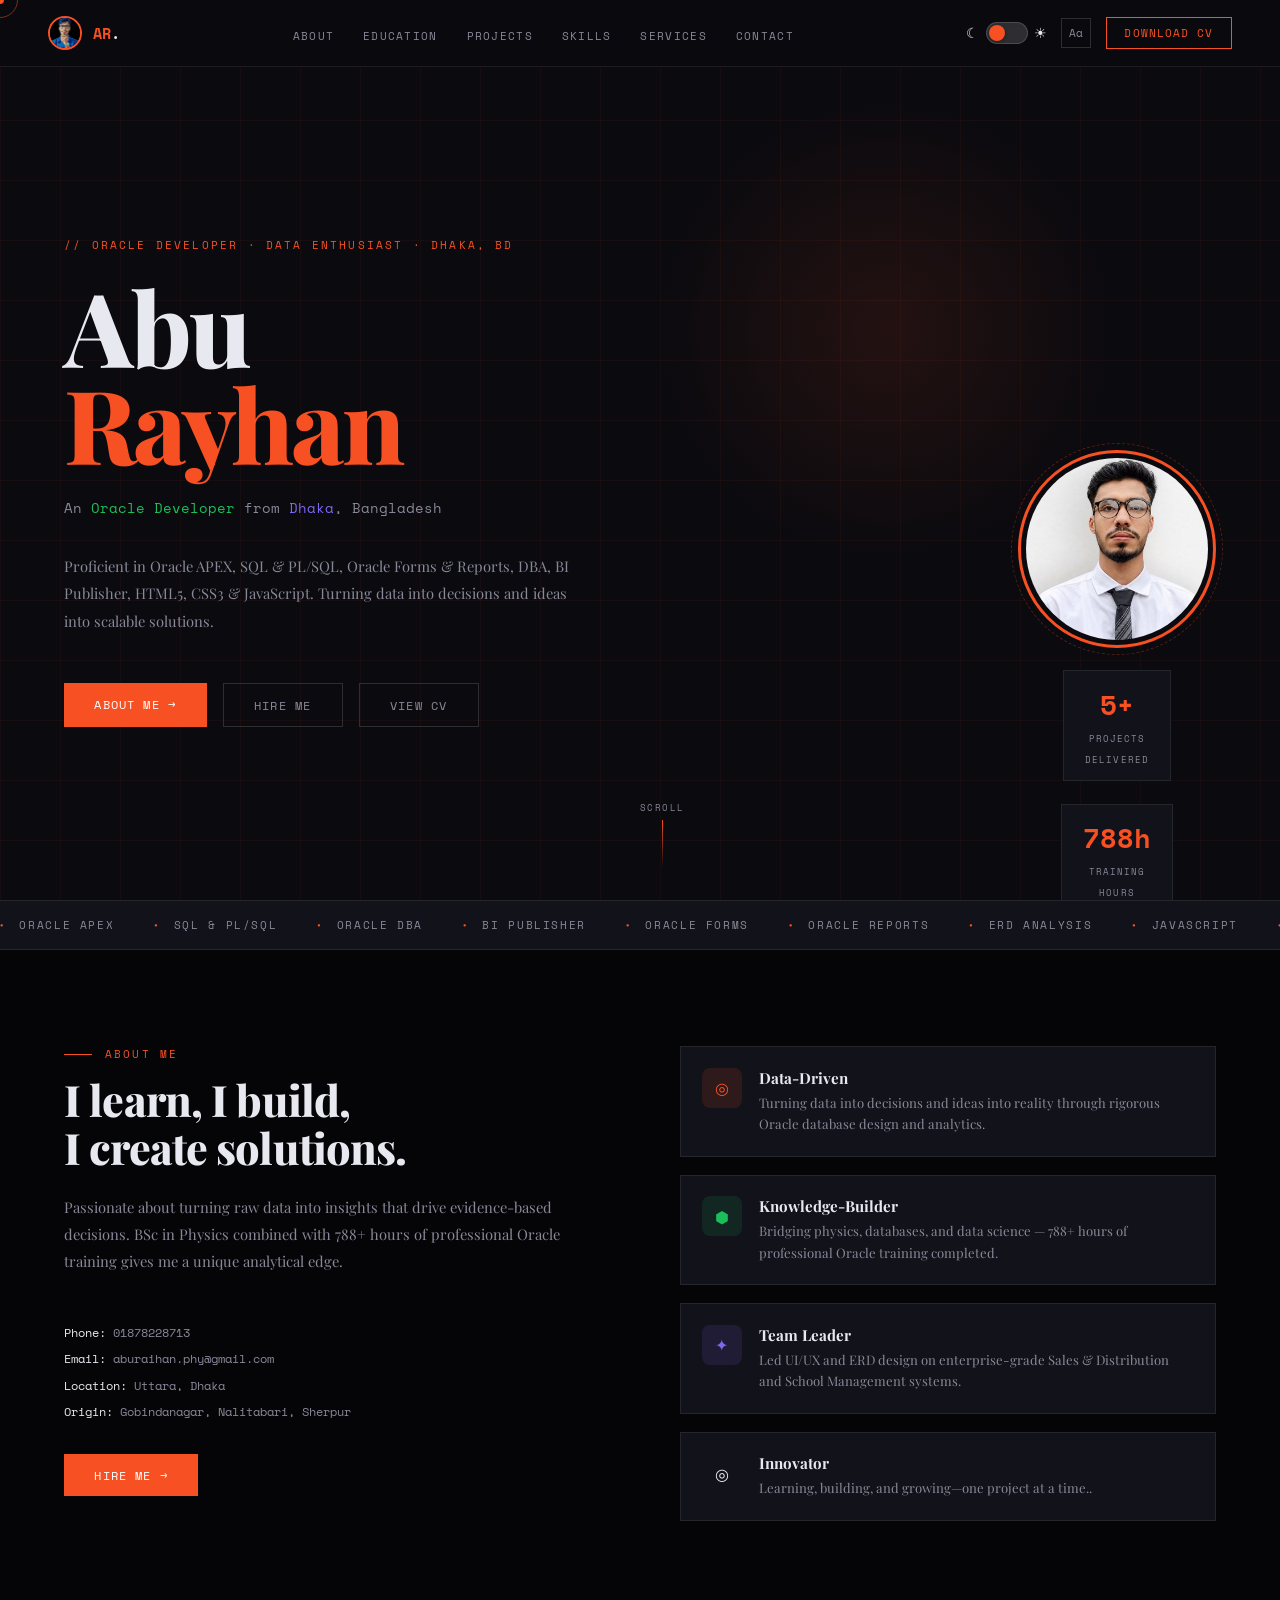
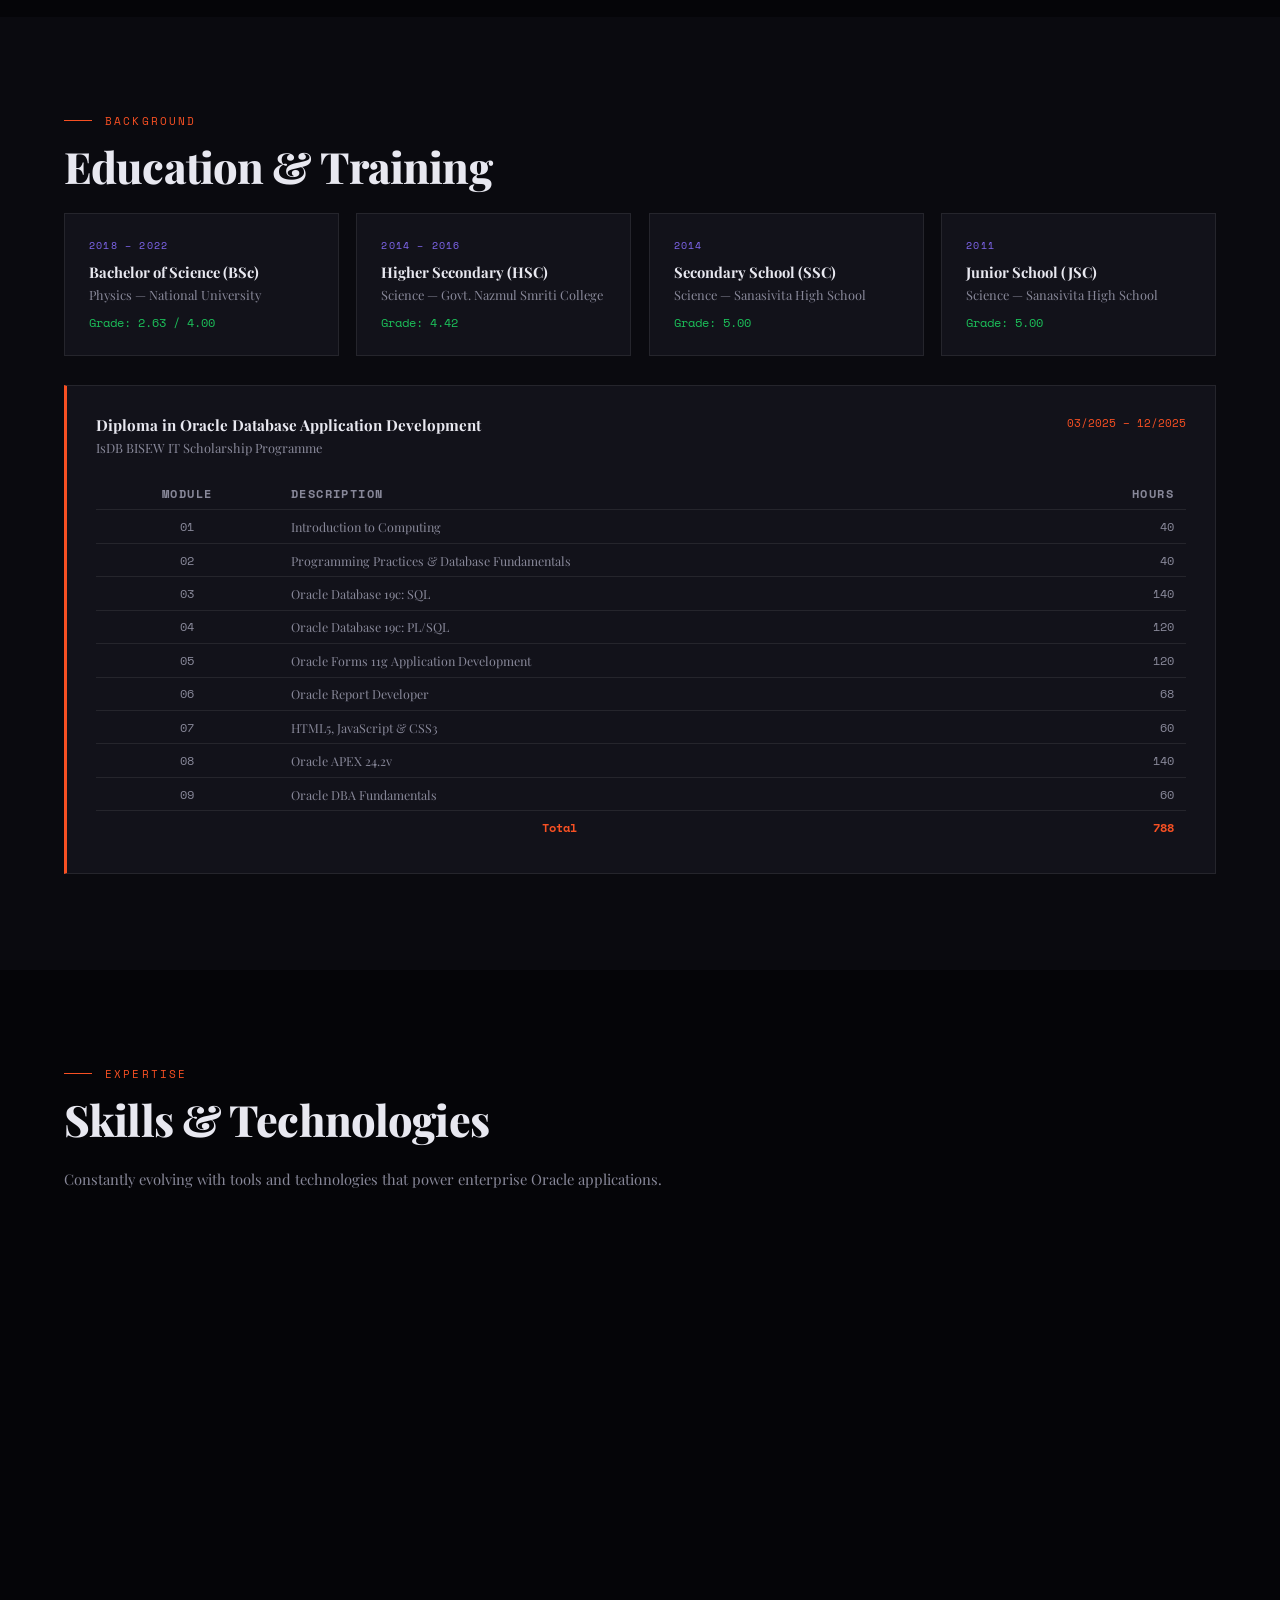
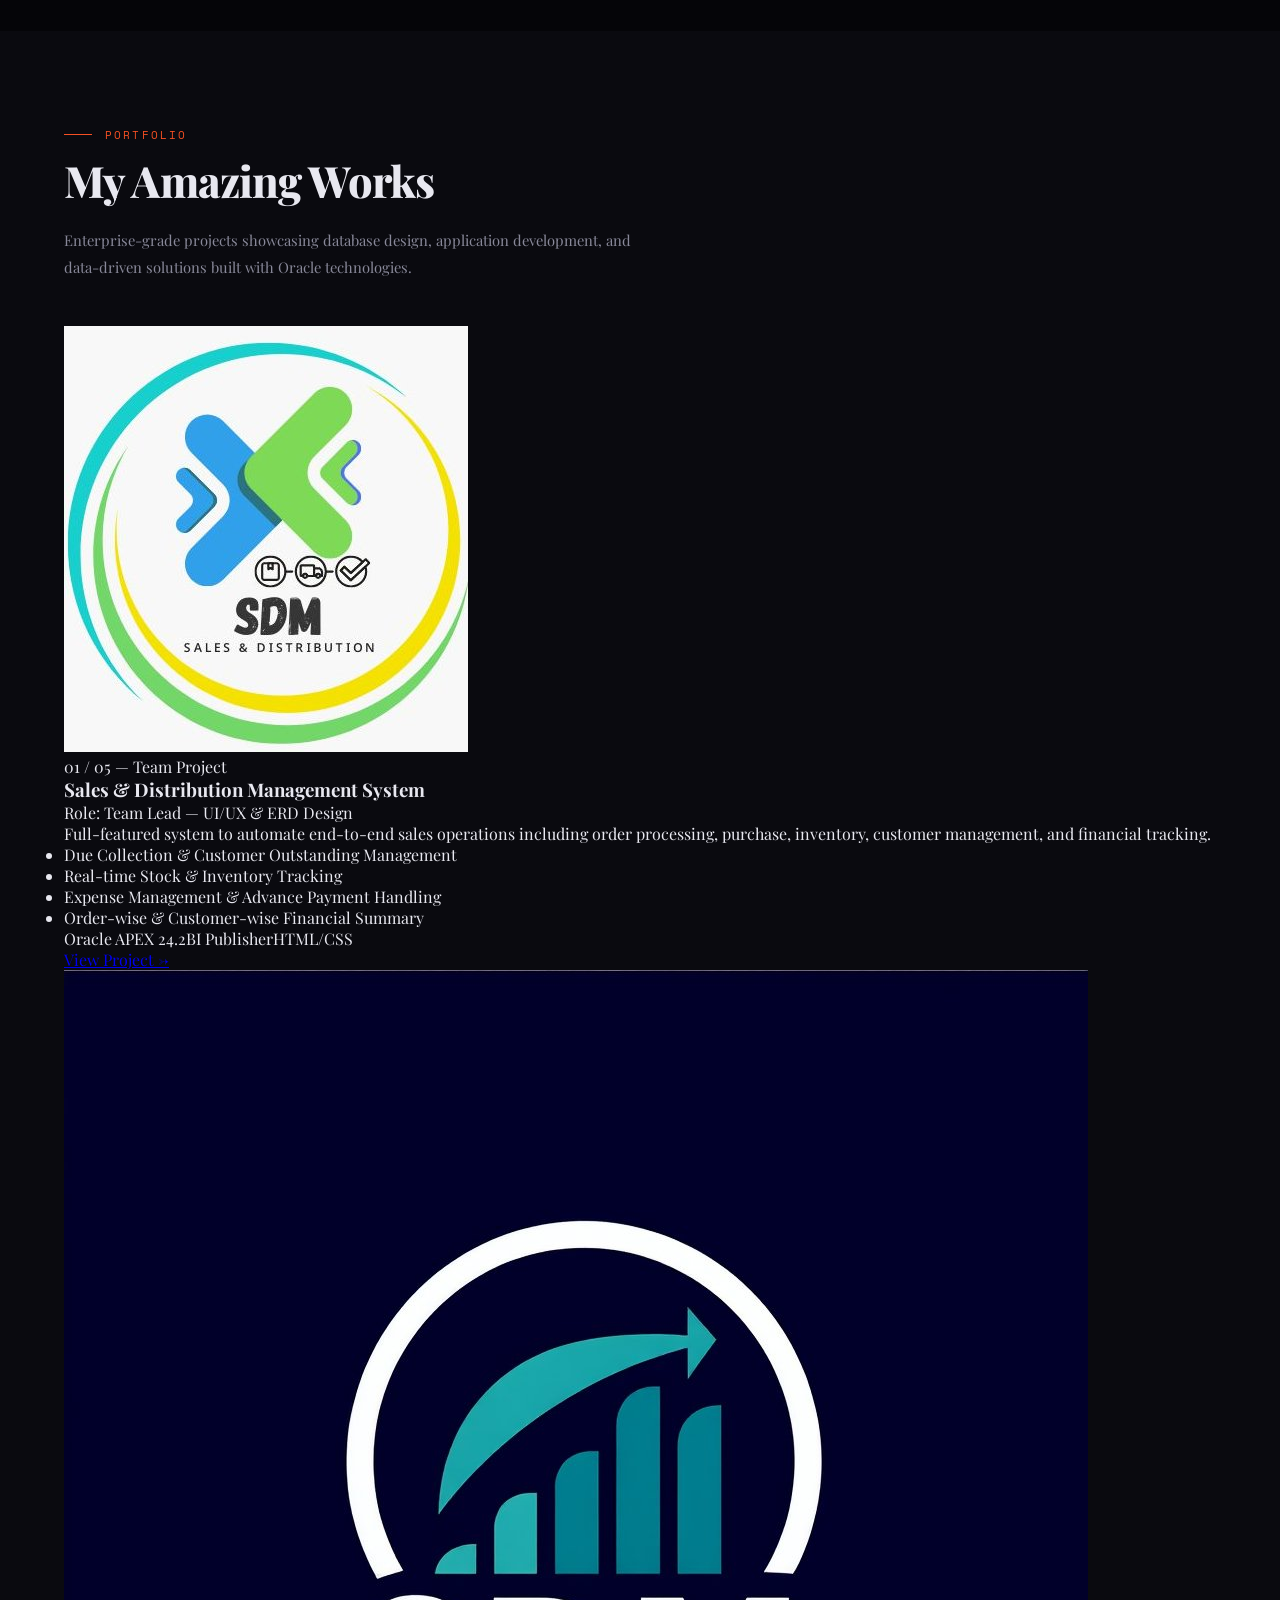
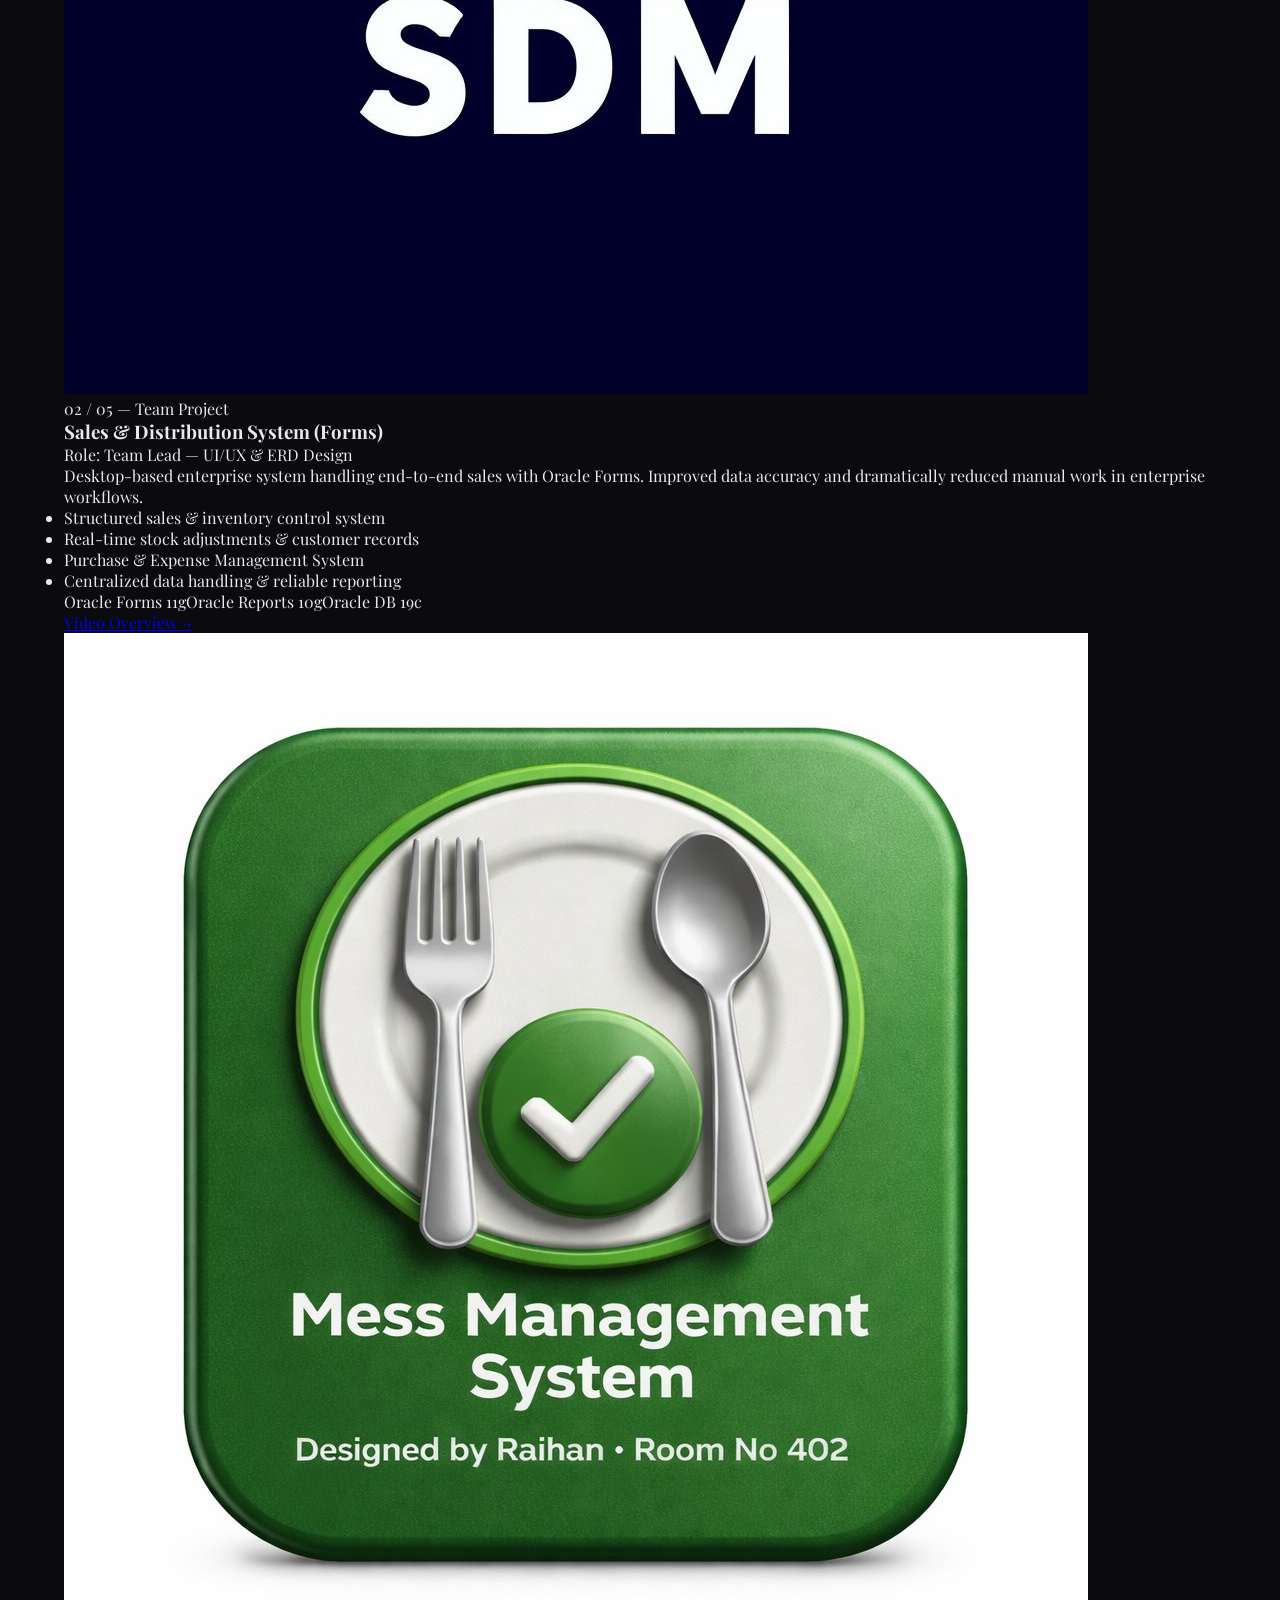
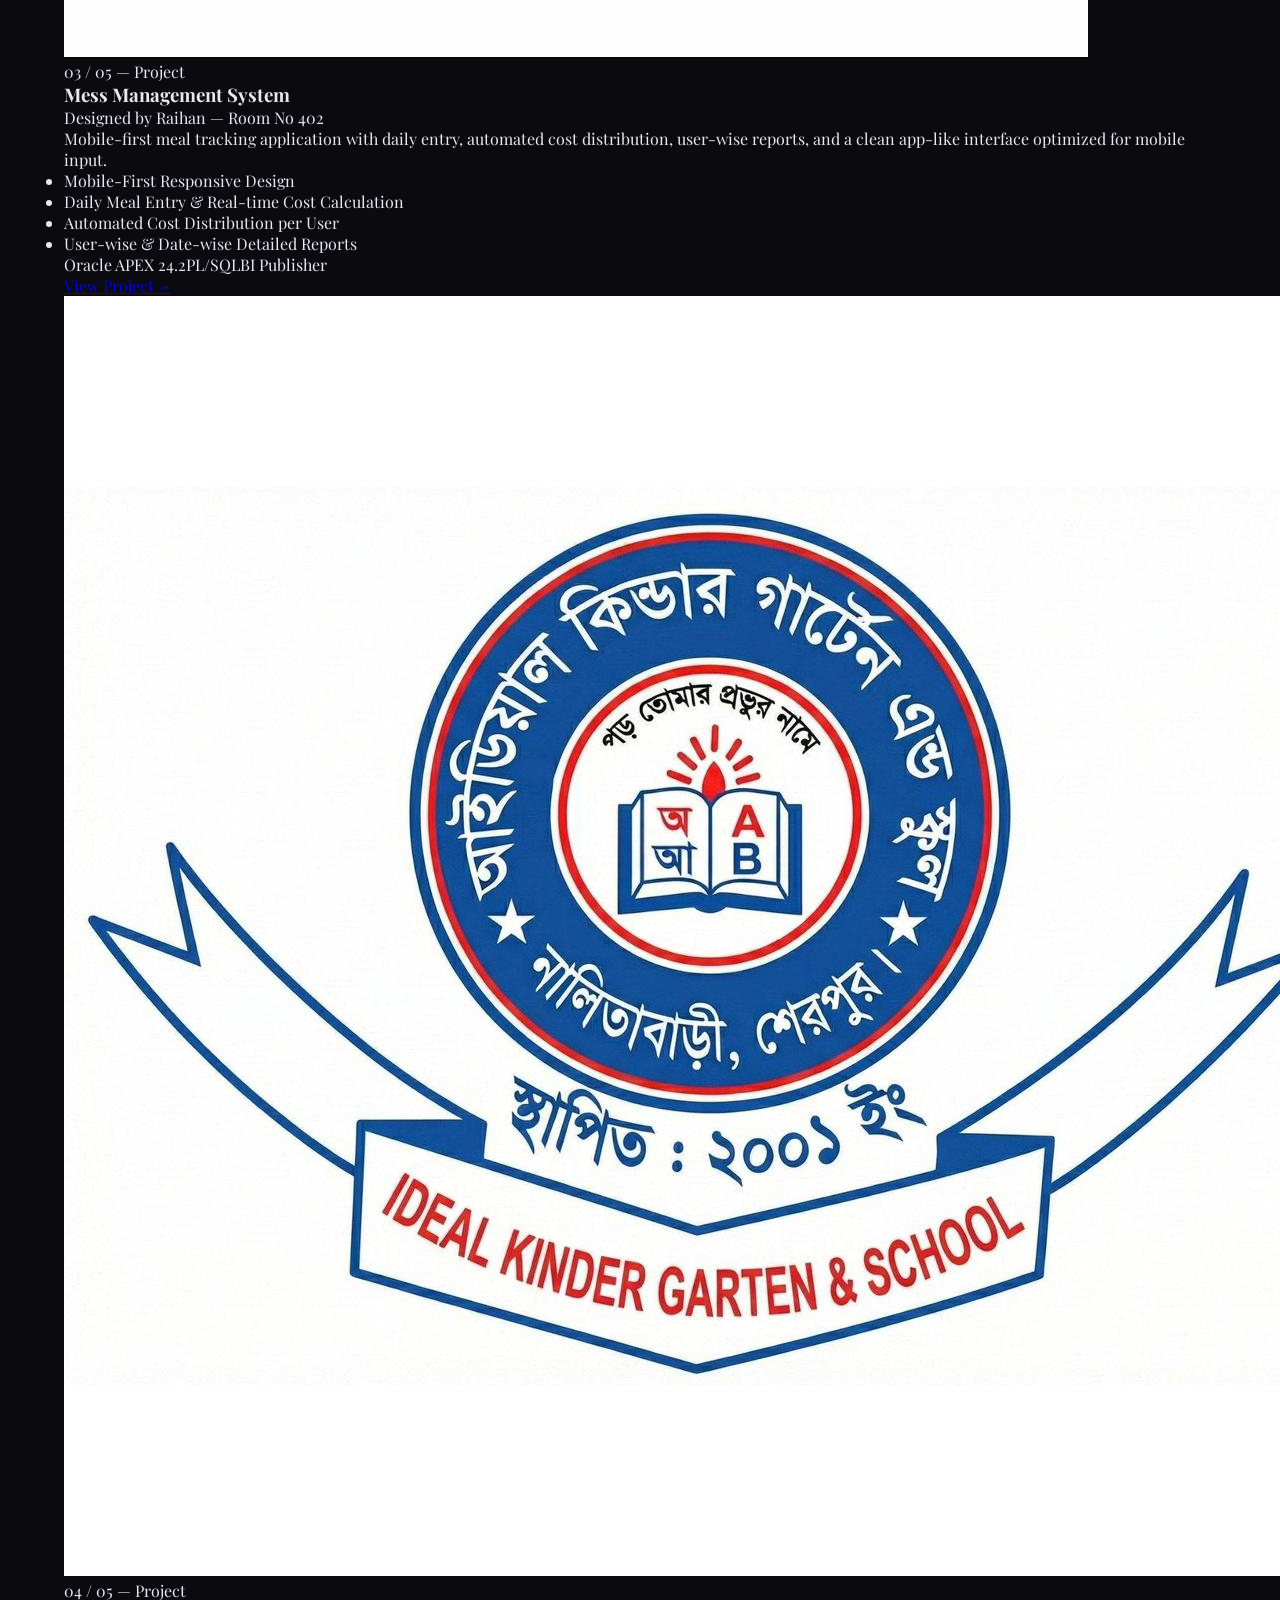
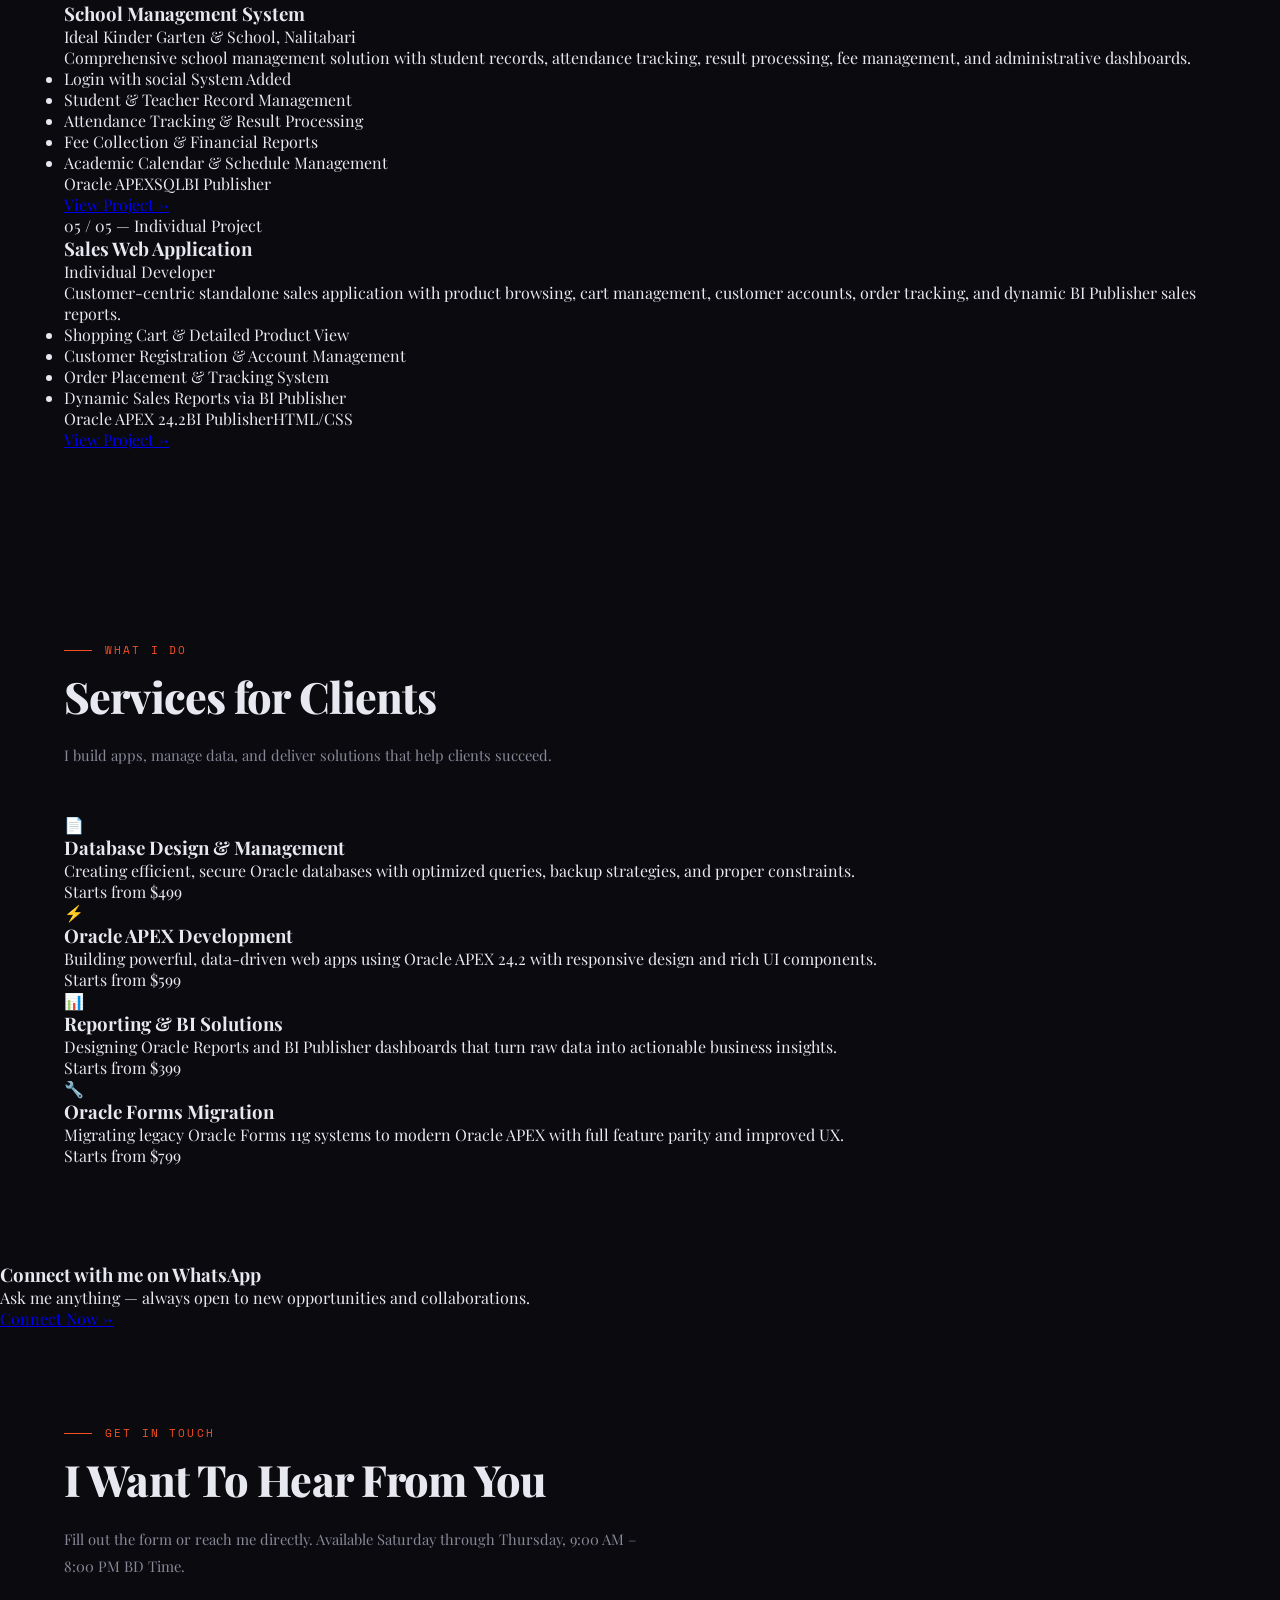
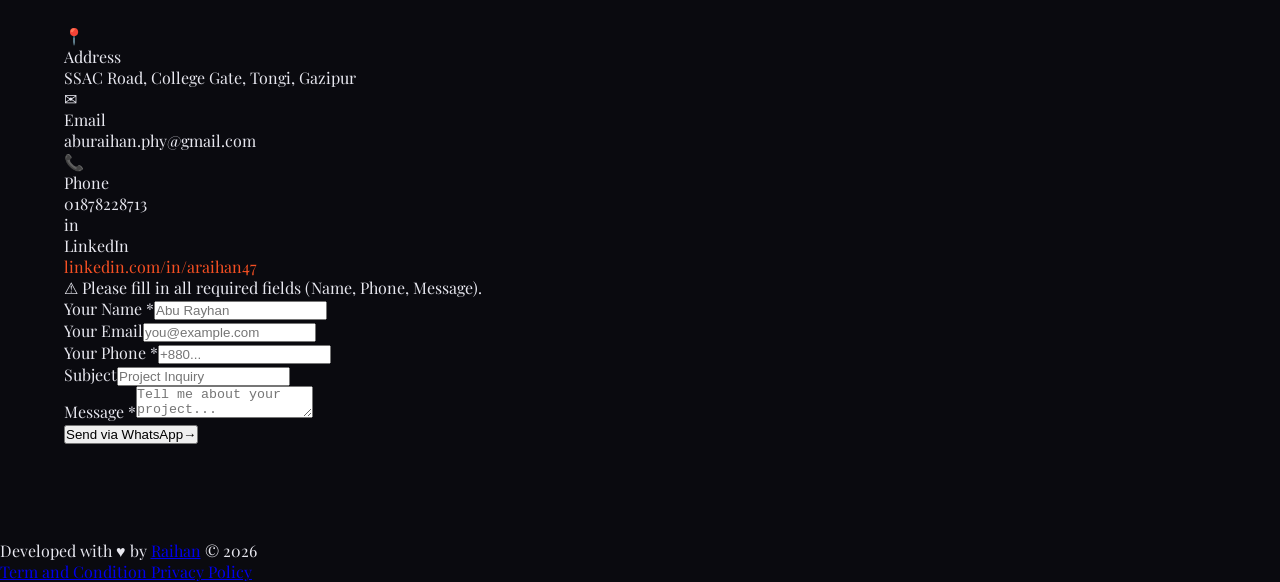
==== commit 7c84fe91: "Add yellow fill style for Power BI skill bar" ====
--- a/index.html
+++ b/index.html
@@ -186,7 +186,7 @@
 .skill-nm{color:var(--text);}.skill-vl{color:var(--orange);}
 .skill-bar{height:3px;background:var(--border2);overflow:hidden;}
 .skill-fill{height:100%;width:0;transition:width 1.2s cubic-bezier(.16,1,.3,1);}
-.fill-o{background:var(--orange);}.fill-g{background:var(--green);}.fill-p{background:var(--purple);}
+.fill-o{background:var(--orange);}.fill-g{background:var(--green);}.fill-p{background:var(--purple);}.fill-y{background:var(--yellow);
 
 /* =========  PROJECTS  ========= */
 .projects-wrap{background:var(--bg);}
@@ -459,7 +459,7 @@
     <div class="skill-item reveal"><div class="skill-hd"><span class="skill-nm">HTML5, CSS3 &amp; JS</span><span class="skill-vl">85%</span></div><div class="skill-bar"><div class="skill-fill fill-o" data-w="85"></div></div></div>
     <div class="skill-item reveal"><div class="skill-hd"><span class="skill-nm">BI Publisher</span><span class="skill-vl">88%</span></div><div class="skill-bar"><div class="skill-fill fill-g" data-w="88"></div></div></div>
     <div class="skill-item reveal"><div class="skill-hd"><span class="skill-nm">ERD Analysis</span><span class="skill-vl">92%</span></div><div class="skill-bar"><div class="skill-fill fill-p" data-w="92"></div></div></div>
-    <div class="skill-item reveal"><div class="skill-hd"><span class="skill-nm">Power BI</span><span class="skill-vl">80%</span></div><div class="skill-bar"><div class="skill-fill fill-o" data-w="80"></div></div></div>
+    <div class="skill-item reveal"><div class="skill-hd"><span class="skill-nm">Power BI</span><span class="skill-vl">80%</span></div><div class="skill-bar"><div class="skill-fill fill-y" data-w="80"></div></div></div>
     <div class="skill-item reveal"><div class="skill-hd"><span class="skill-nm">Oracle Database 26ai</span><span class="skill-vl">90%</span></div><div class="skill-bar"><div class="skill-fill fill-g" data-w="90"></div></div></div>
   </div>
 </section>
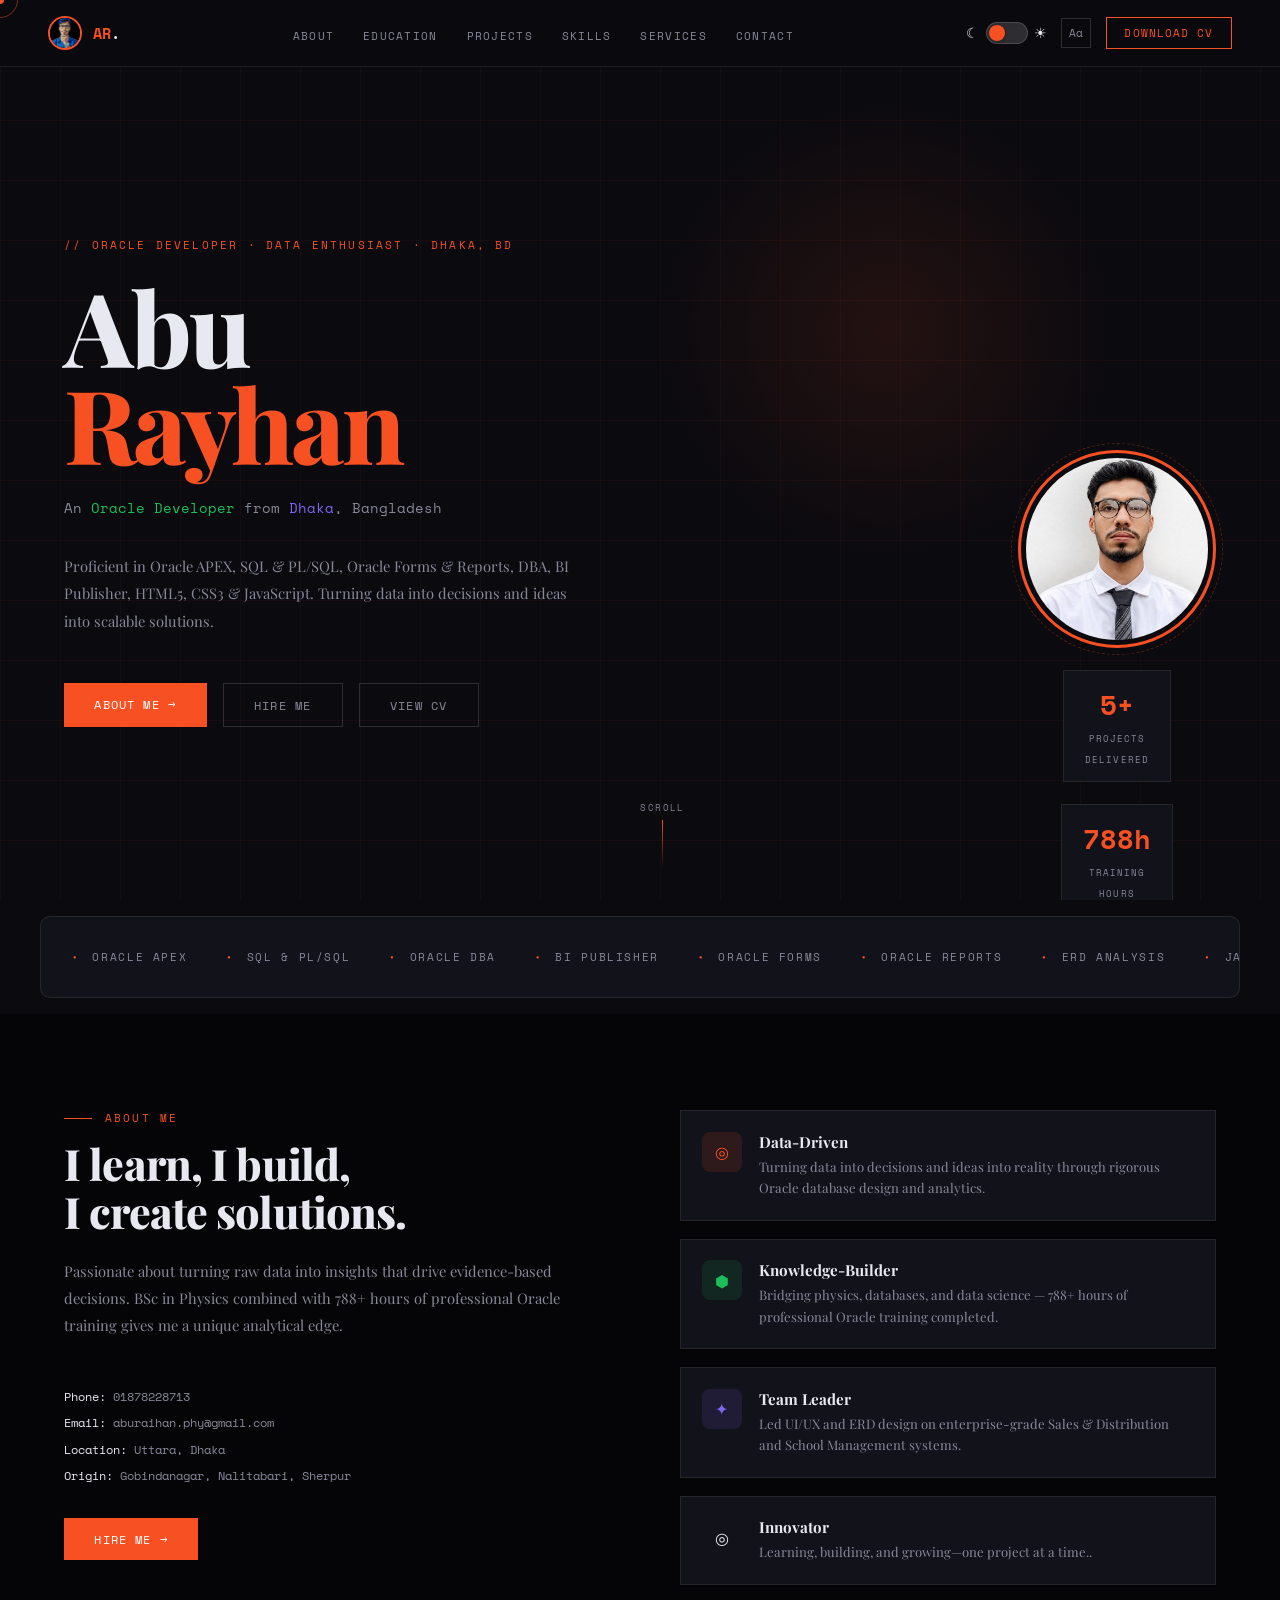
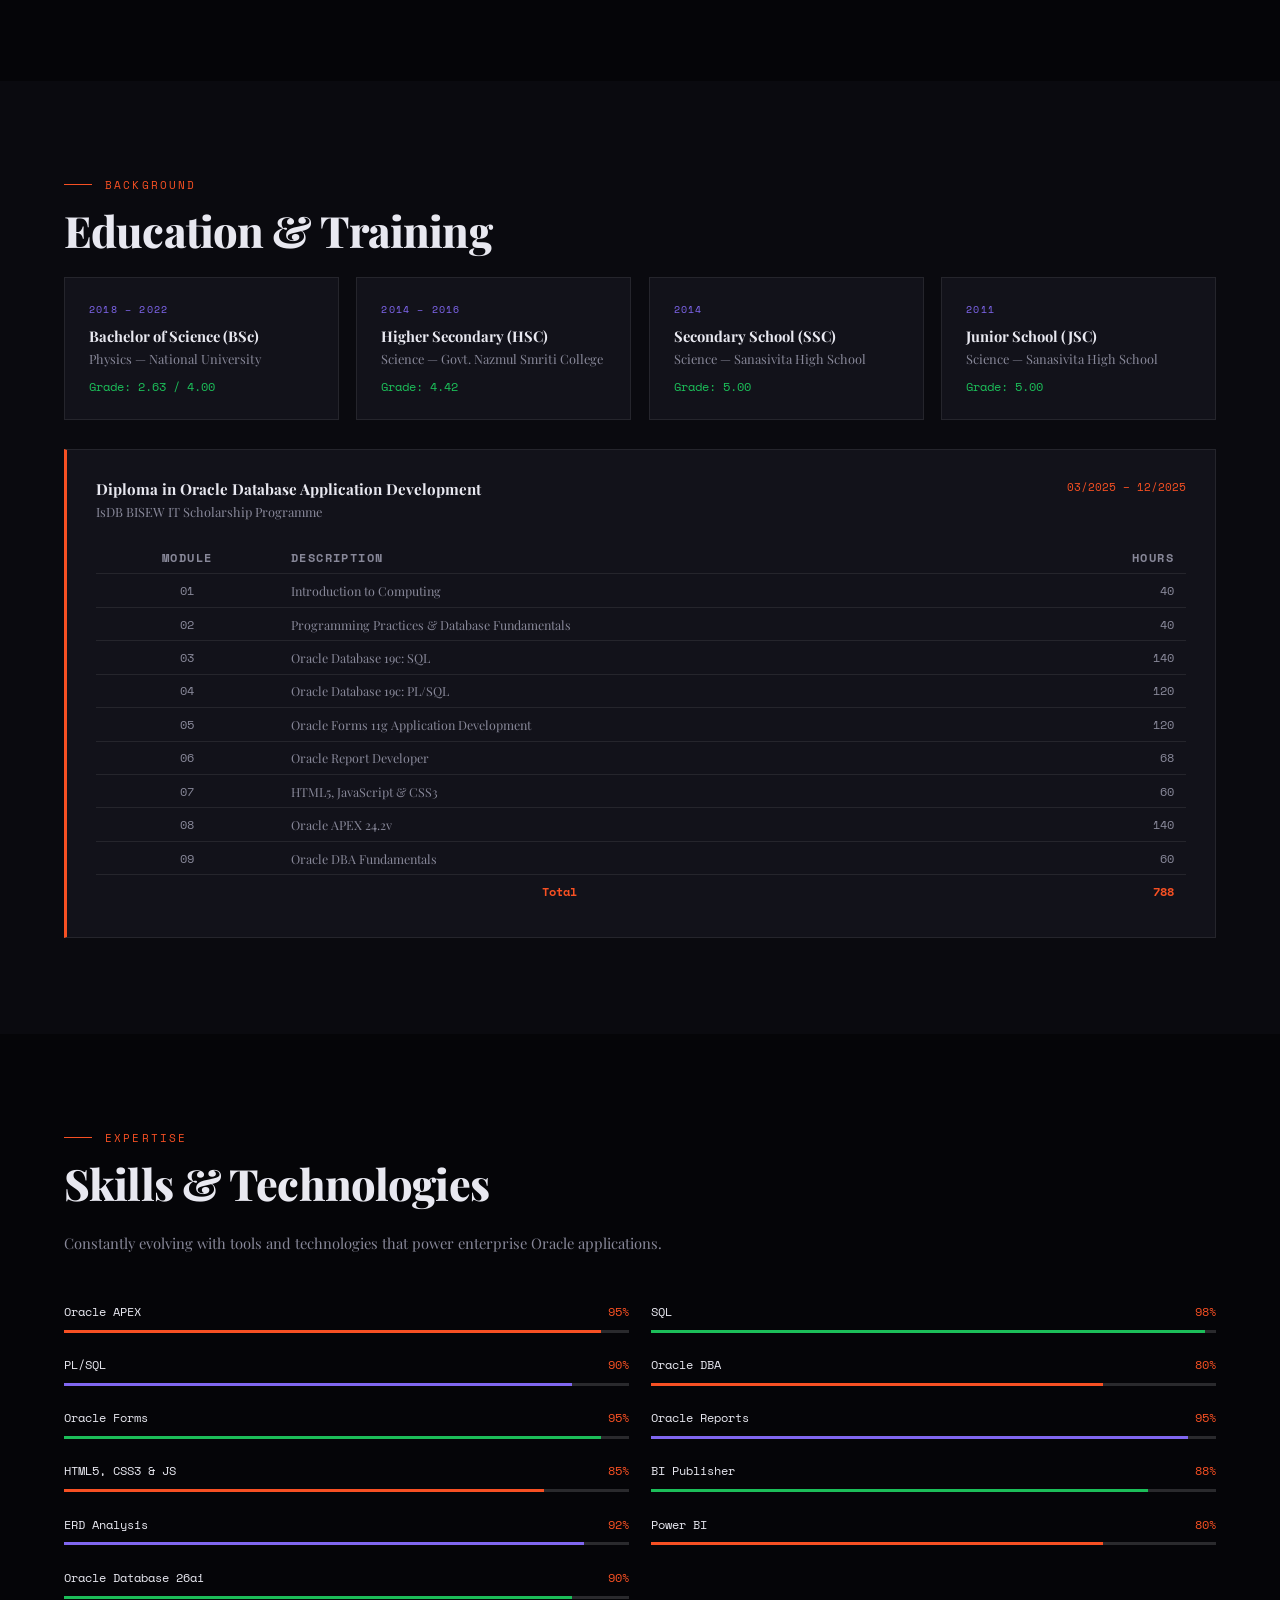
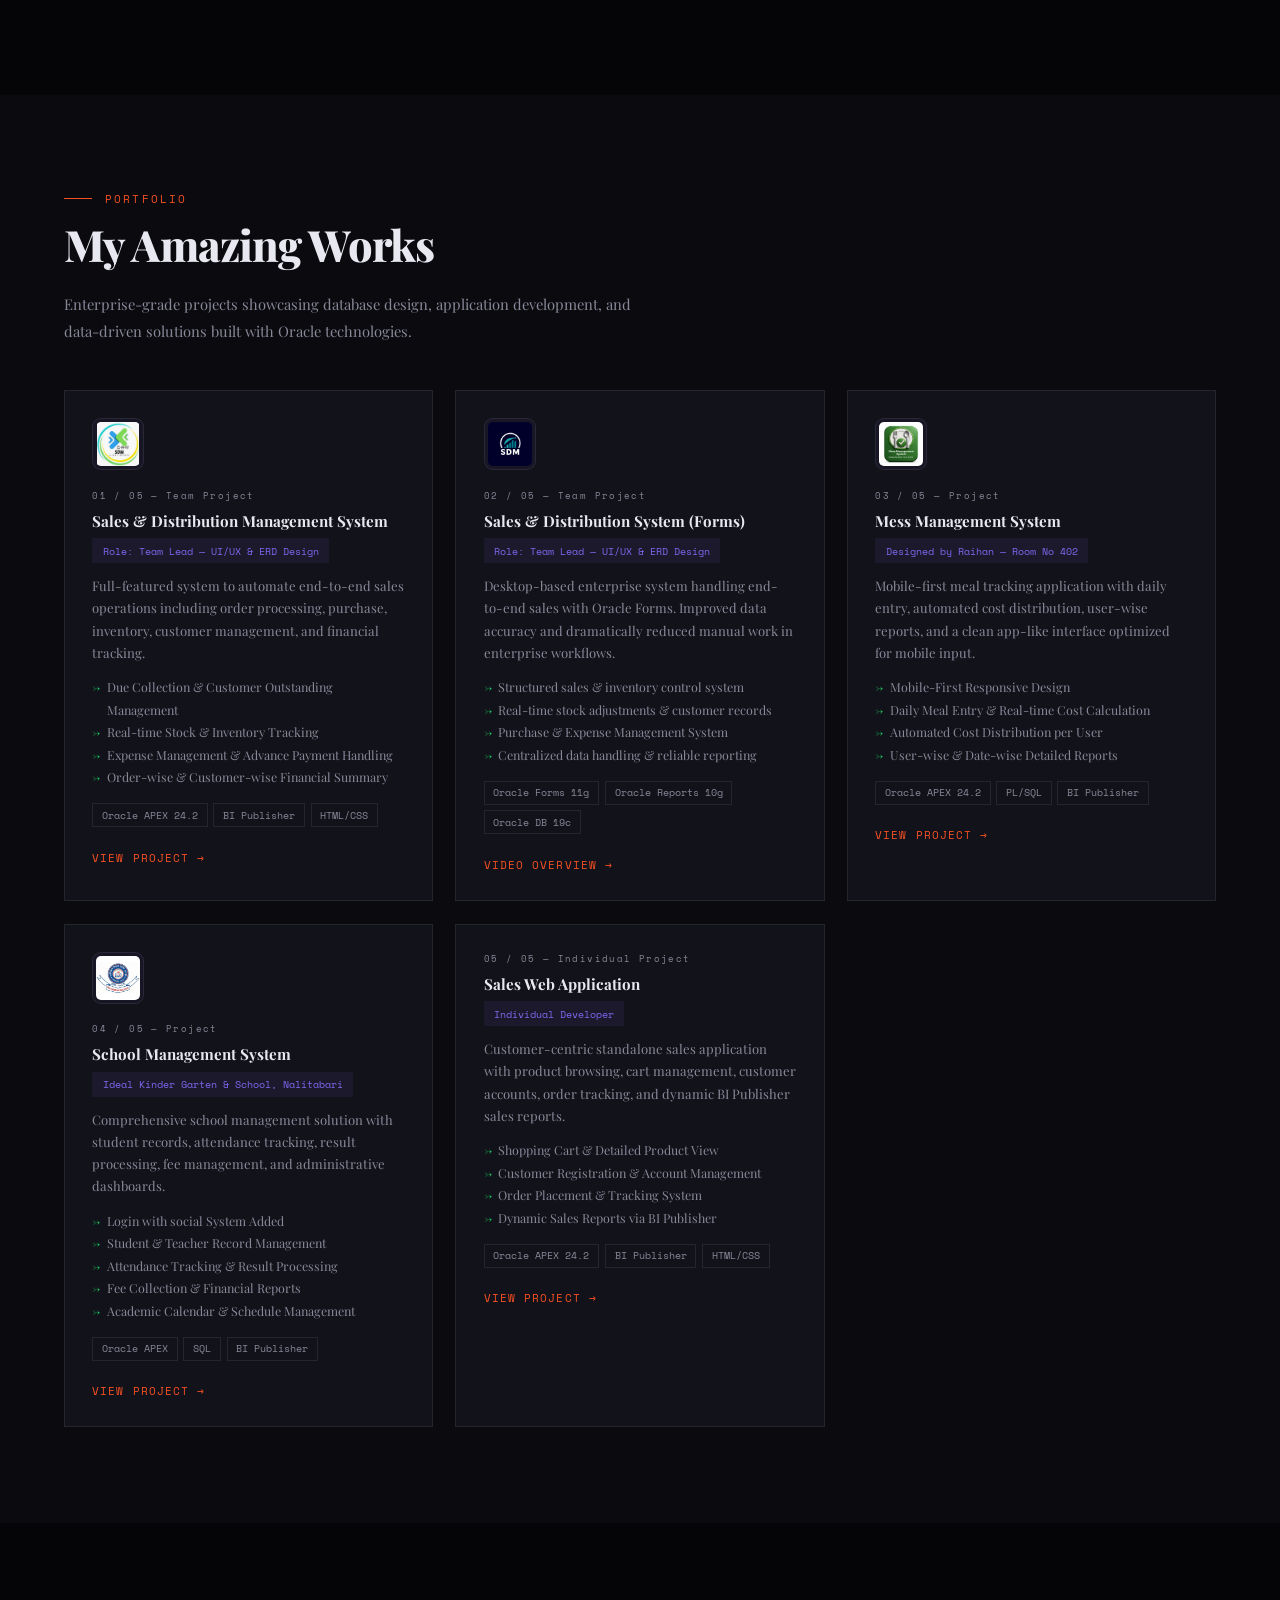
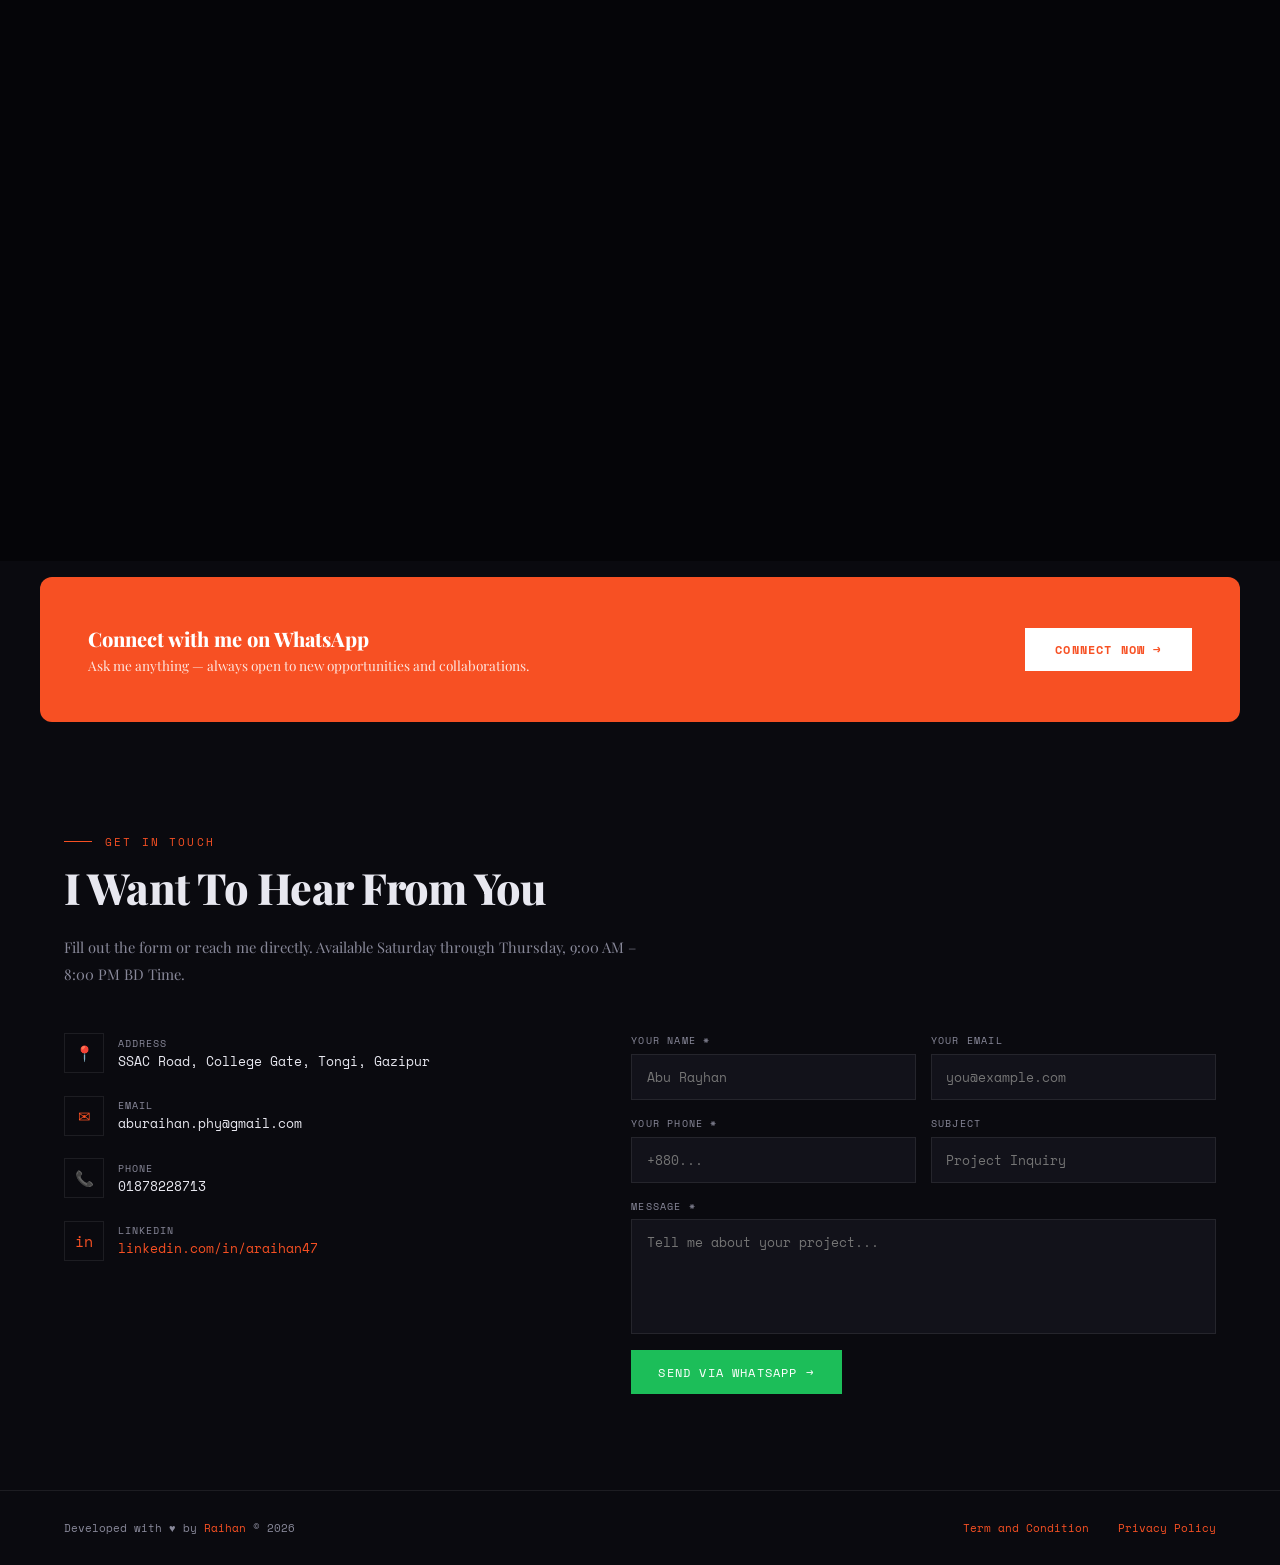
==== commit 5b447b99: "Update skill item colors in index.html" ====
--- a/index.html
+++ b/index.html
@@ -186,7 +186,7 @@
 .skill-nm{color:var(--text);}.skill-vl{color:var(--orange);}
 .skill-bar{height:3px;background:var(--border2);overflow:hidden;}
 .skill-fill{height:100%;width:0;transition:width 1.2s cubic-bezier(.16,1,.3,1);}
-.fill-o{background:var(--orange);}.fill-g{background:var(--green);}.fill-p{background:var(--purple);}.fill-y{background:var(--yellow);
+.fill-o{background:var(--orange);}.fill-g{background:var(--green);}.fill-p{background:var(--purple);}
 
 /* =========  PROJECTS  ========= */
 .projects-wrap{background:var(--bg);}
@@ -459,7 +459,7 @@
     <div class="skill-item reveal"><div class="skill-hd"><span class="skill-nm">HTML5, CSS3 &amp; JS</span><span class="skill-vl">85%</span></div><div class="skill-bar"><div class="skill-fill fill-o" data-w="85"></div></div></div>
     <div class="skill-item reveal"><div class="skill-hd"><span class="skill-nm">BI Publisher</span><span class="skill-vl">88%</span></div><div class="skill-bar"><div class="skill-fill fill-g" data-w="88"></div></div></div>
     <div class="skill-item reveal"><div class="skill-hd"><span class="skill-nm">ERD Analysis</span><span class="skill-vl">92%</span></div><div class="skill-bar"><div class="skill-fill fill-p" data-w="92"></div></div></div>
-    <div class="skill-item reveal"><div class="skill-hd"><span class="skill-nm">Power BI</span><span class="skill-vl">80%</span></div><div class="skill-bar"><div class="skill-fill fill-y" data-w="80"></div></div></div>
+    <div class="skill-item reveal"><div class="skill-hd"><span class="skill-nm">Power BI</span><span class="skill-vl">80%</span></div><div class="skill-bar"><div class="skill-fill fill-o" data-w="80"></div></div></div>
     <div class="skill-item reveal"><div class="skill-hd"><span class="skill-nm">Oracle Database 26ai</span><span class="skill-vl">90%</span></div><div class="skill-bar"><div class="skill-fill fill-g" data-w="90"></div></div></div>
   </div>
 </section>
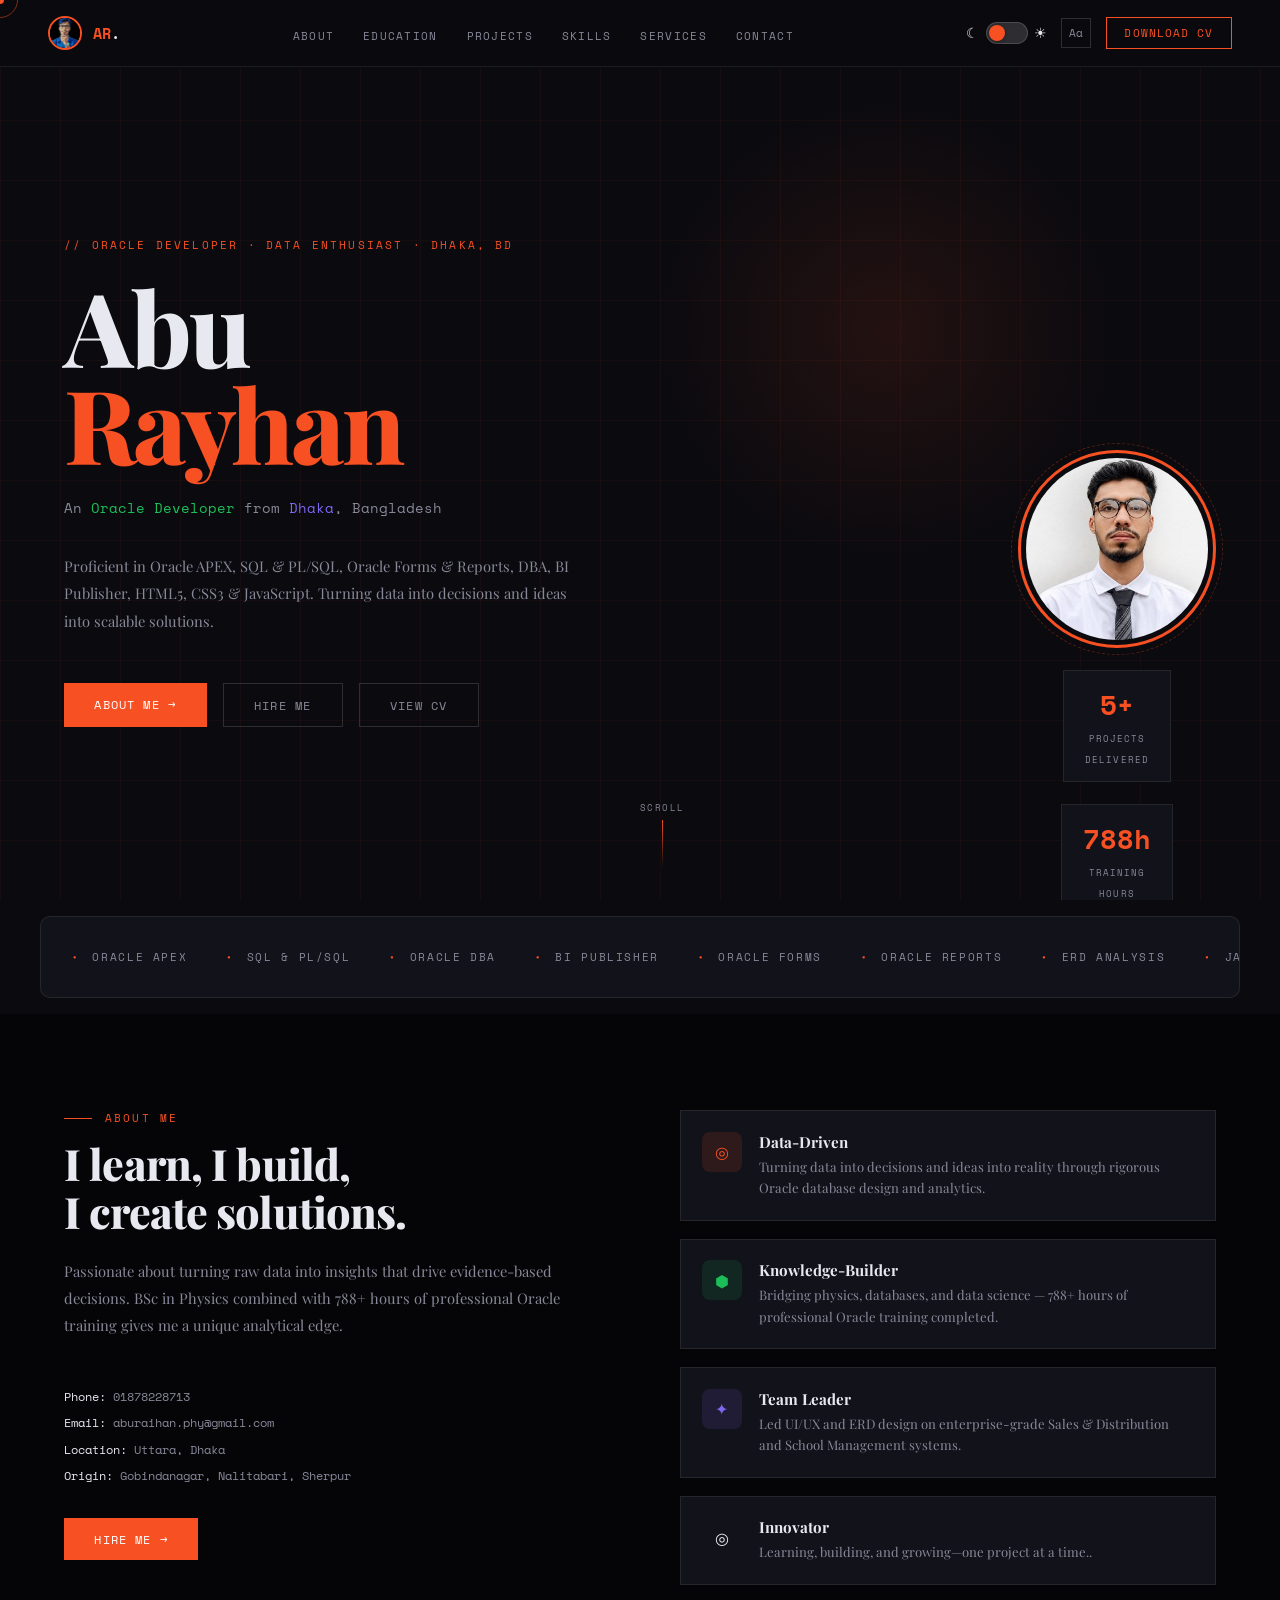
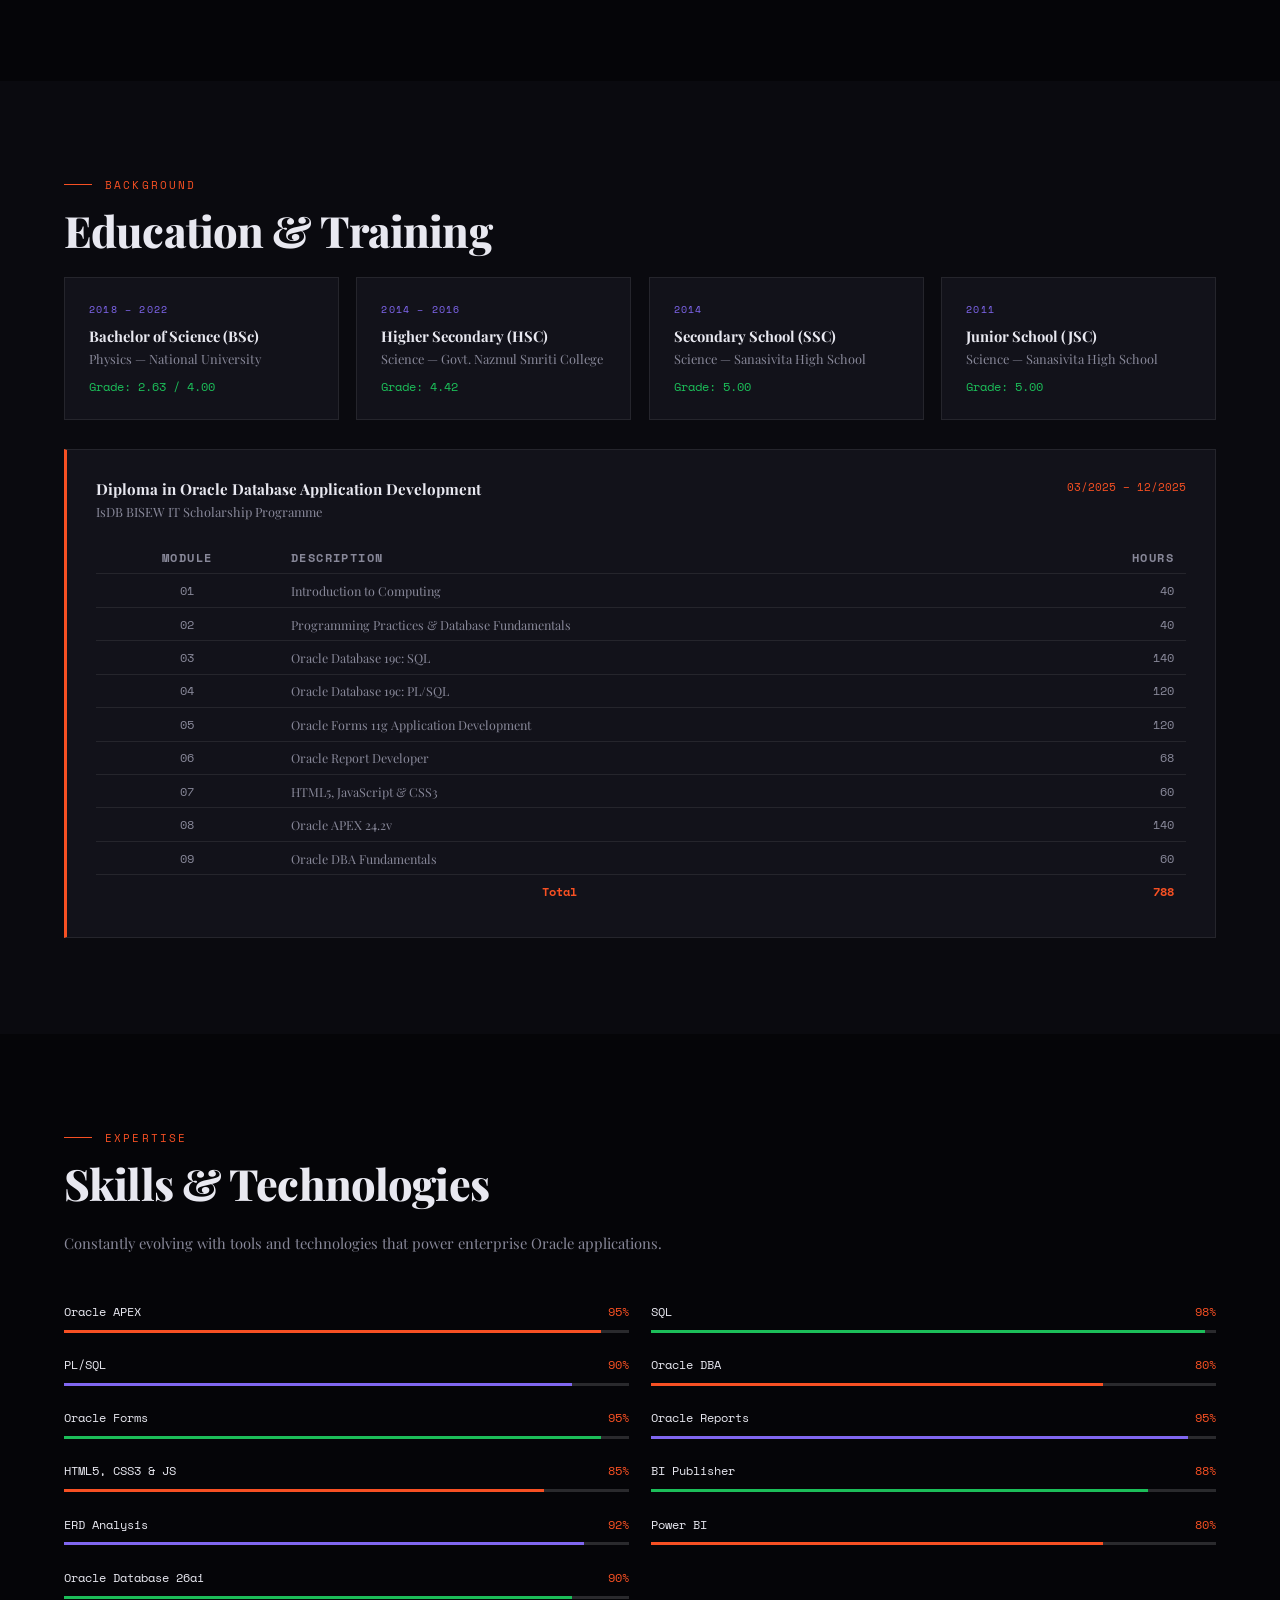
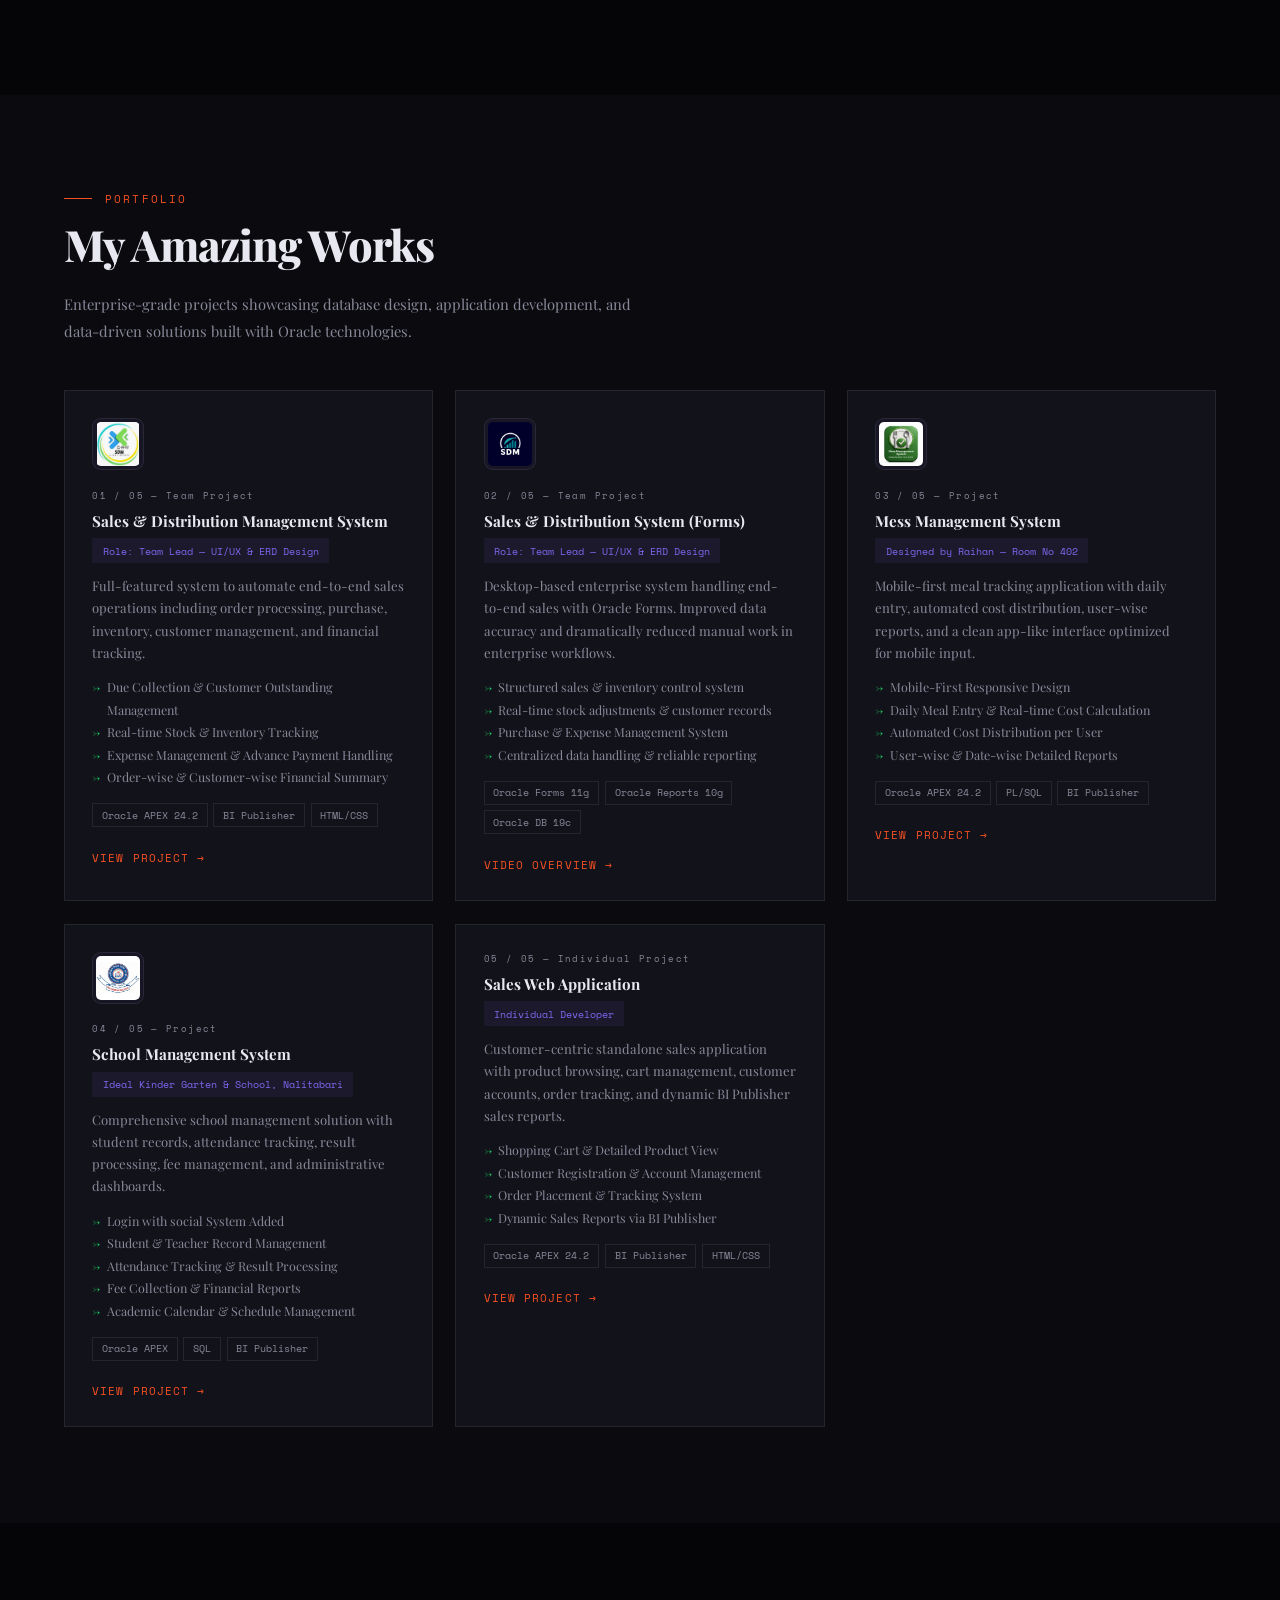
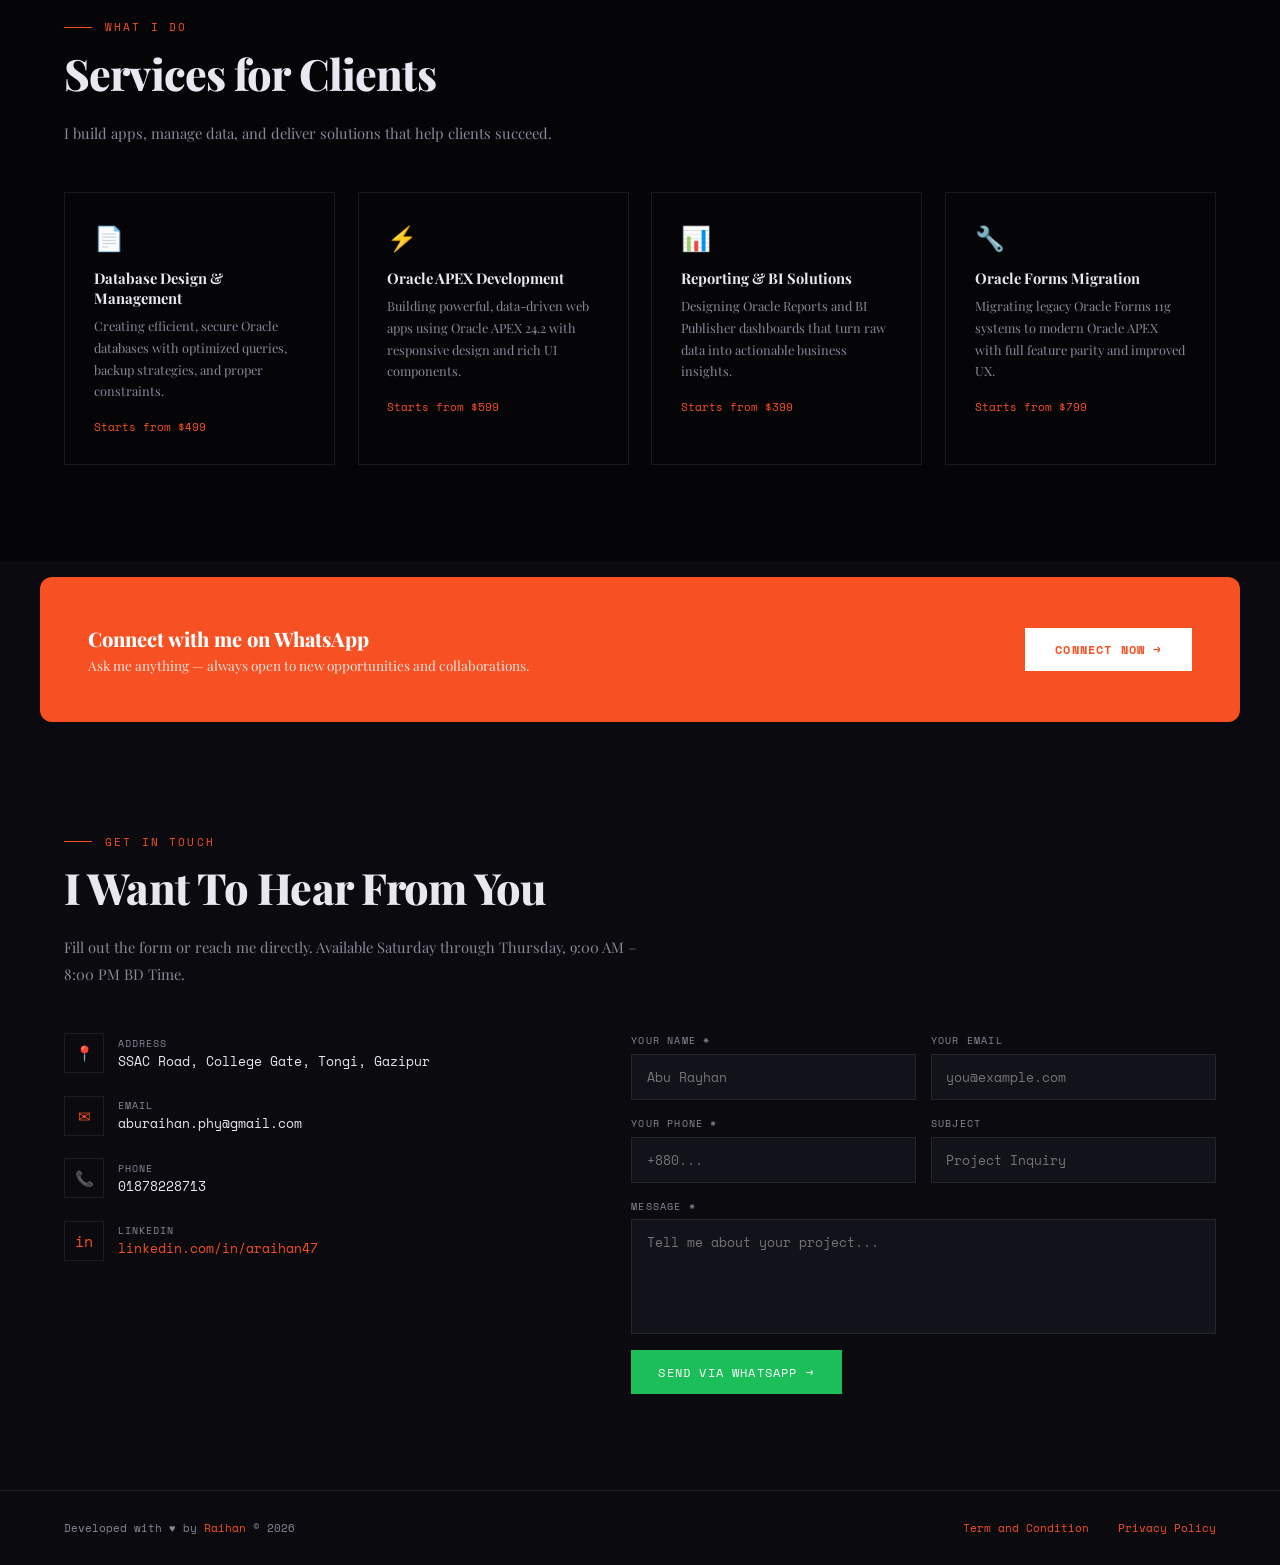
==== commit 99772e72: "change link to codelogix to wksp_codelogix" ====
--- a/index.html
+++ b/index.html
@@ -479,7 +479,7 @@
       <p class="proj-desc">Full-featured system to automate end-to-end sales operations including order processing, purchase, inventory, customer management, and financial tracking.</p>
       <ul class="proj-feats"><li>Due Collection &amp; Customer Outstanding Management</li><li>Real-time Stock &amp; Inventory Tracking</li><li>Expense Management &amp; Advance Payment Handling</li><li>Order-wise &amp; Customer-wise Financial Summary</li></ul>
       <div class="proj-tags"><span class="tag">Oracle APEX 24.2</span><span class="tag">BI Publisher</span><span class="tag">HTML/CSS</span></div>
-      <a href="https://oracleapex.com/ords/r/codelogix/sales-distribution-management/login" target="_blank" class="proj-link">View Project &rarr;</a>
+      <a href="https://oracleapex.com/ords/r/wksp_codelogix/sales-distribution-management/login" target="_blank" class="proj-link">View Project &rarr;</a>
     </div>
 
     <div class="proj-card reveal">
@@ -501,7 +501,7 @@
       <p class="proj-desc">Mobile-first meal tracking application with daily entry, automated cost distribution, user-wise reports, and a clean app-like interface optimized for mobile input.</p>
       <ul class="proj-feats"><li>Mobile-First Responsive Design</li><li>Daily Meal Entry &amp; Real-time Cost Calculation</li><li>Automated Cost Distribution per User</li><li>User-wise &amp; Date-wise Detailed Reports</li></ul>
       <div class="proj-tags"><span class="tag">Oracle APEX 24.2</span><span class="tag">PL/SQL</span><span class="tag">BI Publisher</span></div>
-      <a href="https://oracleapex.com/ords/r/codelogix/mess-management-system/login" target="_blank" class="proj-link">View Project &rarr;</a>
+      <a href="https://oracleapex.com/ords/r/wksp_codelogix/mess-management-system/login" target="_blank" class="proj-link">View Project &rarr;</a>
     </div>
 
     <div class="proj-card reveal">
@@ -512,7 +512,7 @@
       <p class="proj-desc">Comprehensive school management solution with student records, attendance tracking, result processing, fee management, and administrative dashboards.</p>
       <ul class="proj-feats"> <li>Login with social System Added</li><li>Student &amp; Teacher Record Management</li><li>Attendance Tracking &amp; Result Processing</li><li>Fee Collection &amp; Financial Reports</li><li>Academic Calendar &amp; Schedule Management</li></ul>
       <div class="proj-tags"><span class="tag">Oracle APEX</span><span class="tag">SQL</span><span class="tag">BI Publisher</span></div>
-      <a href="https://oracleapex.com/ords/r/codelogix/school-management-system/login" class="proj-link">View Project &rarr;</a>
+      <a href="https://oracleapex.com/ords/r/wksp_codelogix/school-management-system/login" class="proj-link">View Project &rarr;</a>
     </div>
 
     <div class="proj-card reveal">
@@ -522,7 +522,7 @@
       <p class="proj-desc">Customer-centric standalone sales application with product browsing, cart management, customer accounts, order tracking, and dynamic BI Publisher sales reports.</p>
       <ul class="proj-feats"><li>Shopping Cart &amp; Detailed Product View</li><li>Customer Registration &amp; Account Management</li><li>Order Placement &amp; Tracking System</li><li>Dynamic Sales Reports via BI Publisher</li></ul>
       <div class="proj-tags"><span class="tag">Oracle APEX 24.2</span><span class="tag">BI Publisher</span><span class="tag">HTML/CSS</span></div>
-      <a href="https://oracleapex.com/ords/r/codelogix/sales-web-application/login" target="_blank" class="proj-link">View Project &rarr;</a>
+      <a href="https://oracleapex.com/ords/r/wksp_codelogix/sales-web-application/login" target="_blank" class="proj-link">View Project &rarr;</a>
     </div>
 
   </div>
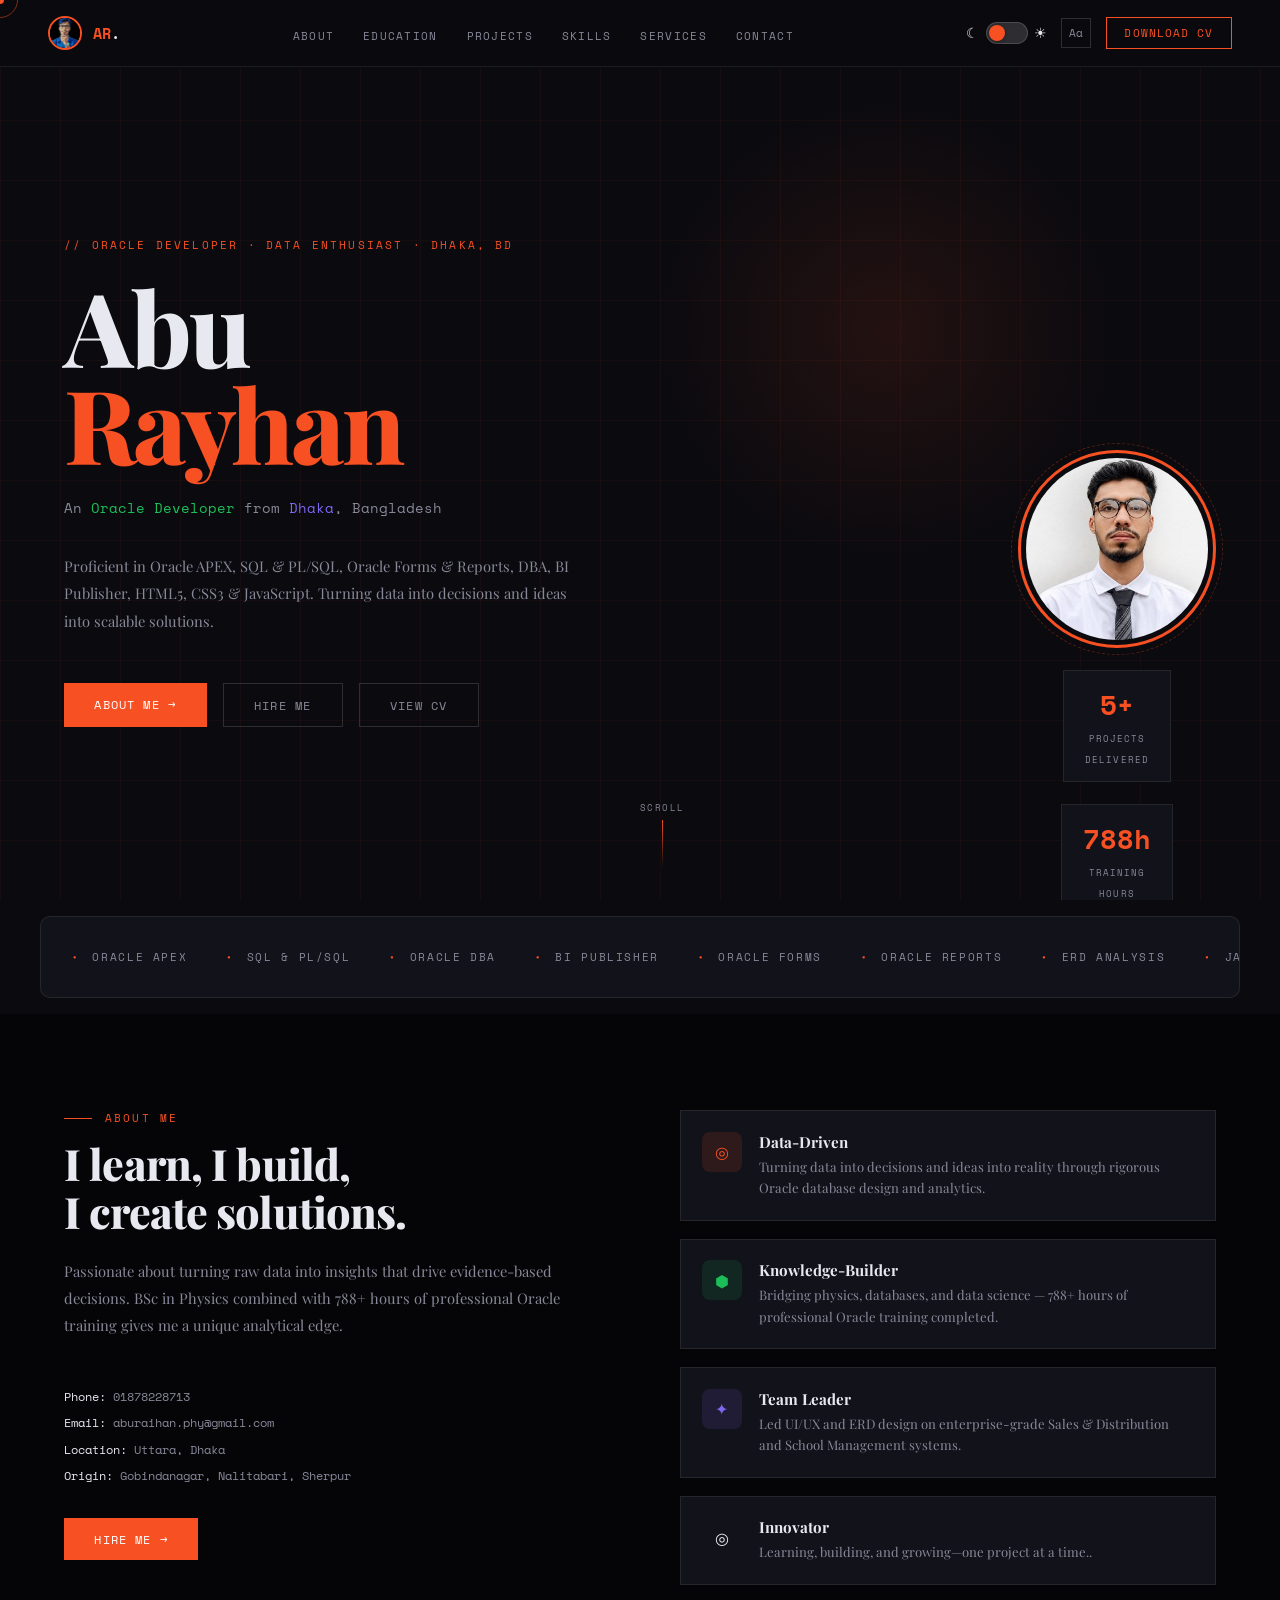
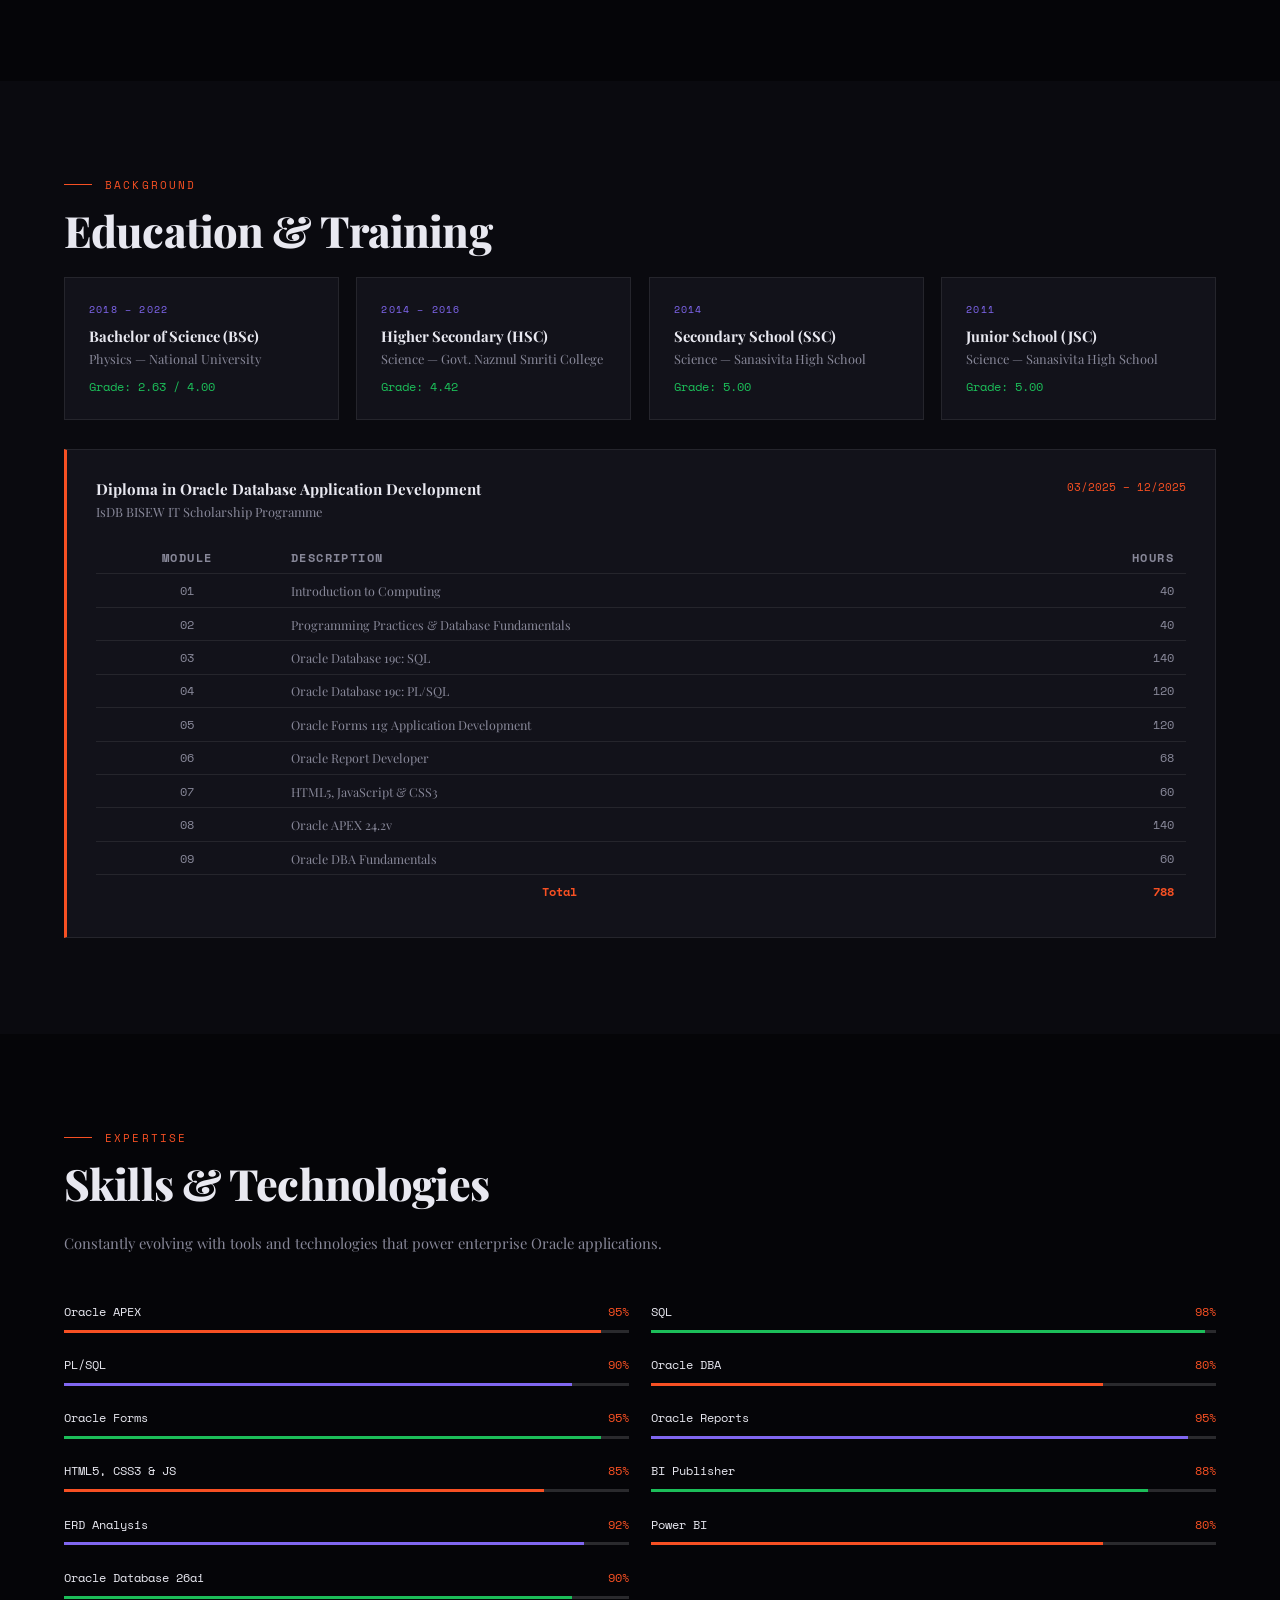
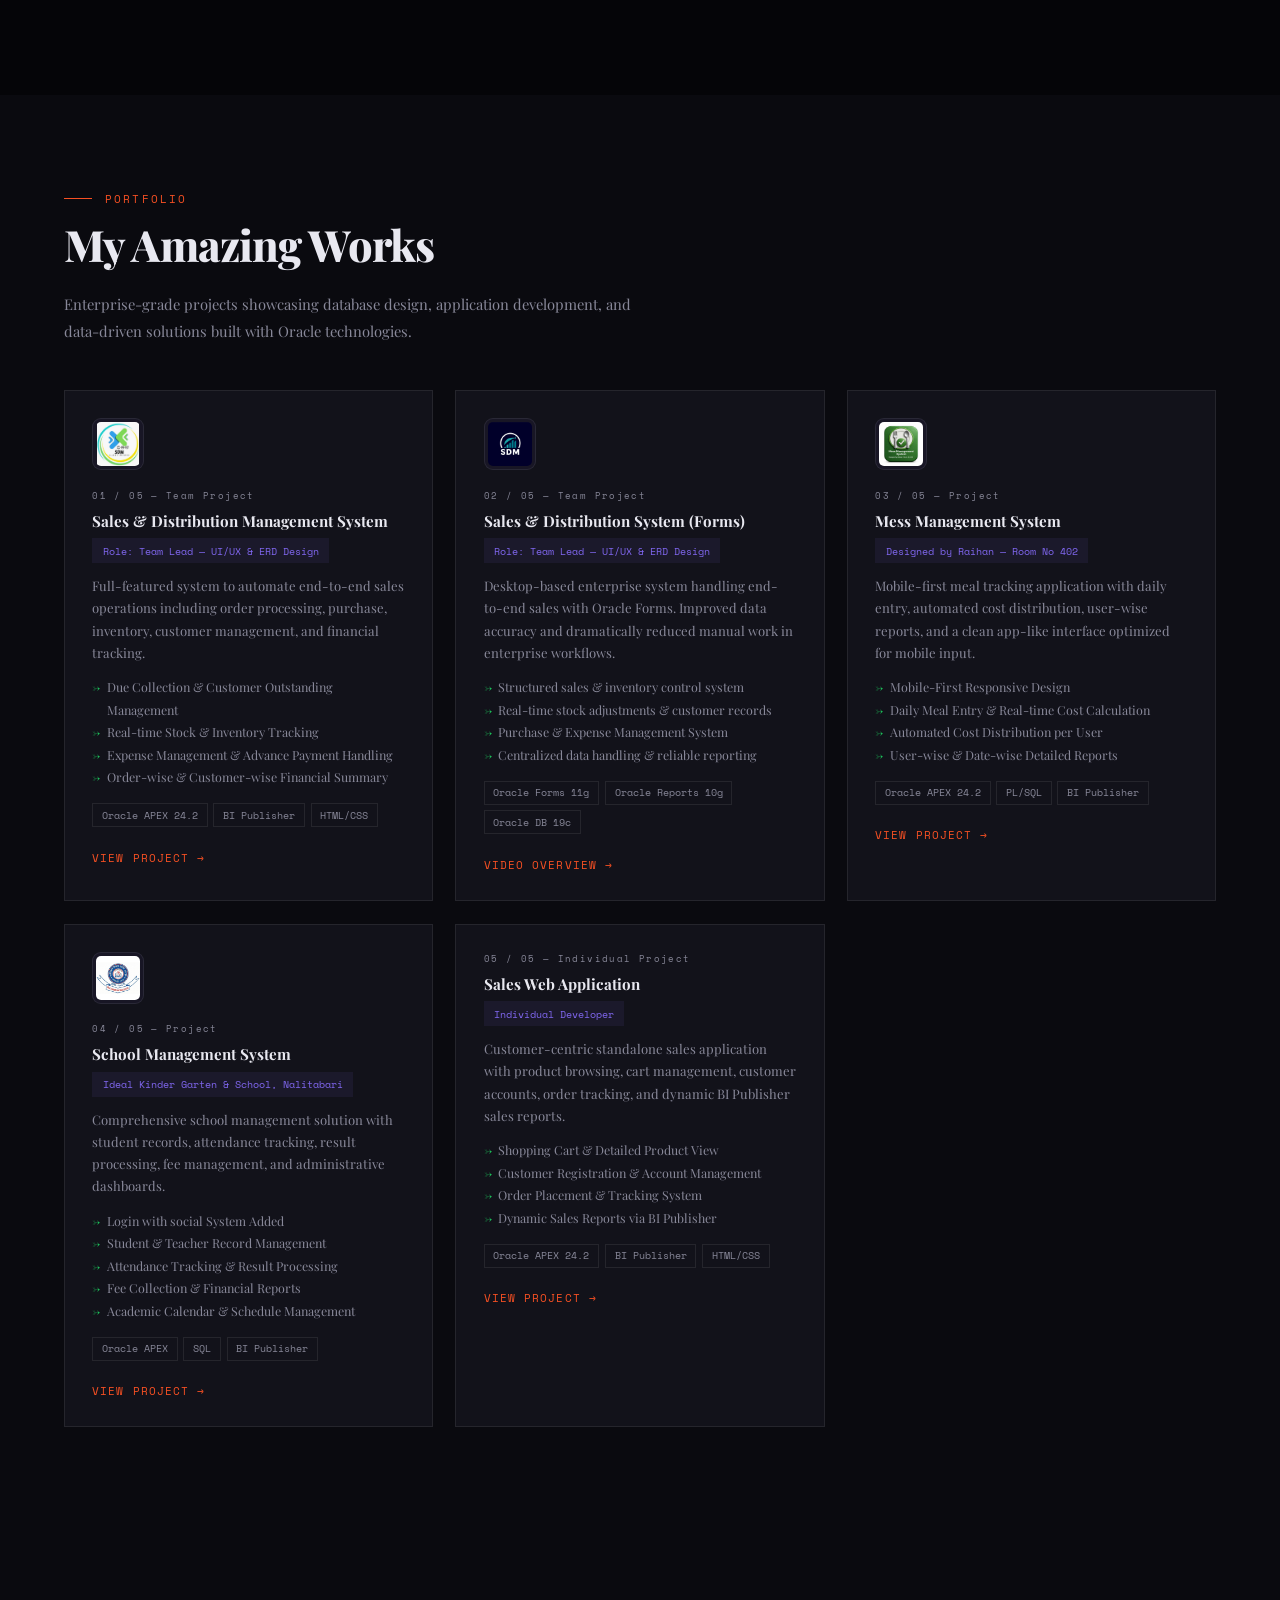
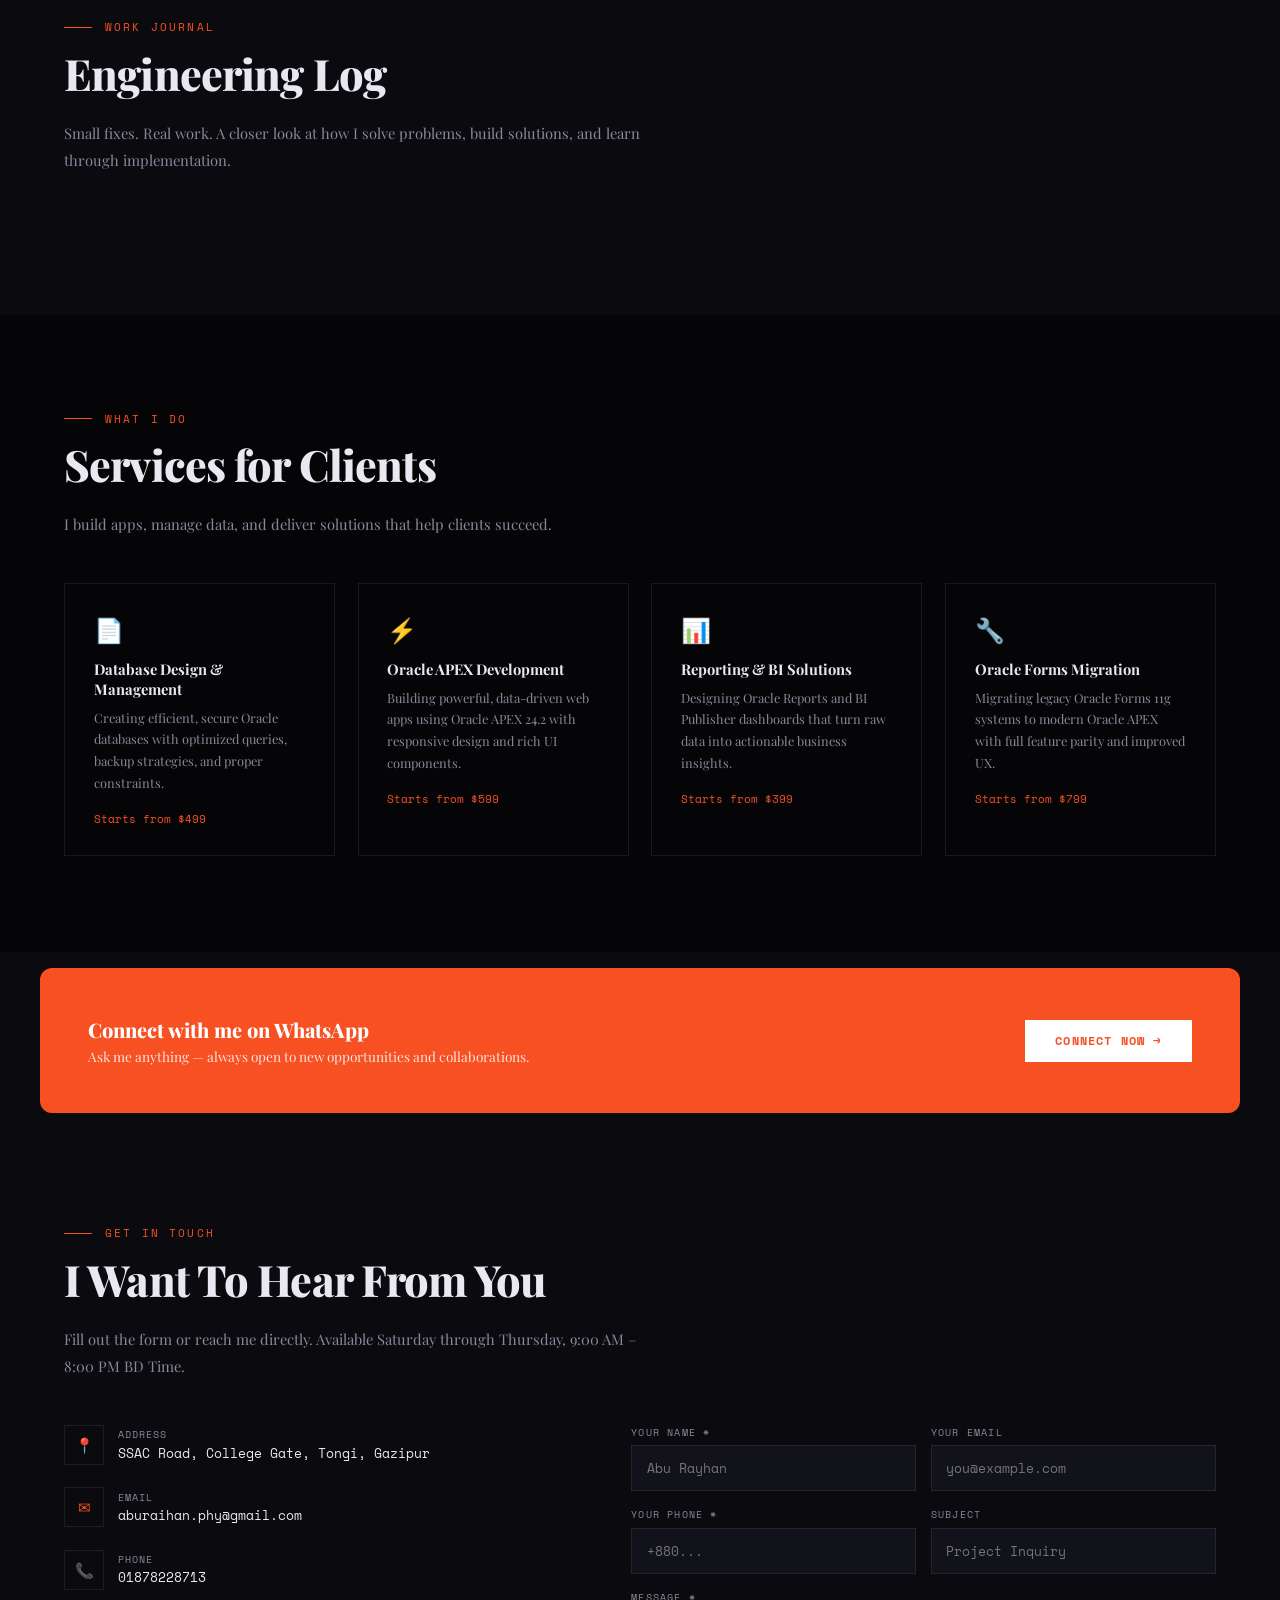
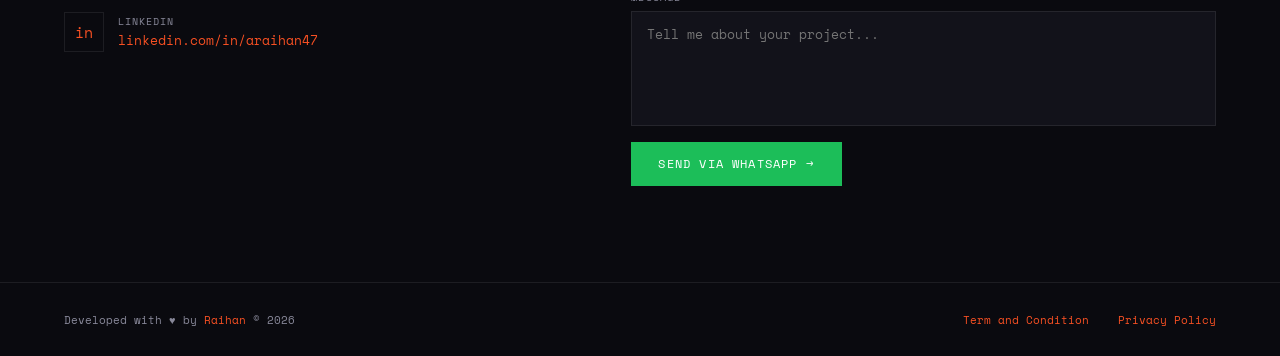
==== commit 44370f6b: "Add Engineering Log section to index.html Added Engineering Log section with description and filters" ====
--- a/index.html
+++ b/index.html
@@ -284,6 +284,7 @@
   border-radius:10px;
 }
 </style>
+<link rel="stylesheet" href="css/engineering-log.css">
 </head>
 <body>
 
@@ -526,8 +527,16 @@
     </div>
 
   </div>
-</section>
-
+  <!-- Engineering Log -->
+</section>
+<section id="engineering-log" aria-labelledby="el-heading">
+  <p class="sec-tag reveal">Work Journal</p>
+  <h2 class="sec-title reveal" id="el-heading">Engineering Log</h2>
+  <p class="sec-desc reveal">Small fixes. Real work. A closer look at how I solve problems, build solutions, and learn through implementation.</p>
+  <div class="el-filters" role="group" aria-label="Filter engineering log by category"></div>
+  <div class="el-grid" aria-live="polite"></div>
+  <p class="el-empty" hidden></p>
+</section>
 <!-- SERVICES -->
 <section id="services" class="services-wrap">
   <p class="sec-tag reveal">What I Do</p>
@@ -675,5 +684,6 @@
   window.location.href='https://wa.me/8801878228713?text='+encodeURIComponent(txt);
 };
 </script>
+<script src="js/engineering-log.js"></script>
 </body>
 </html>
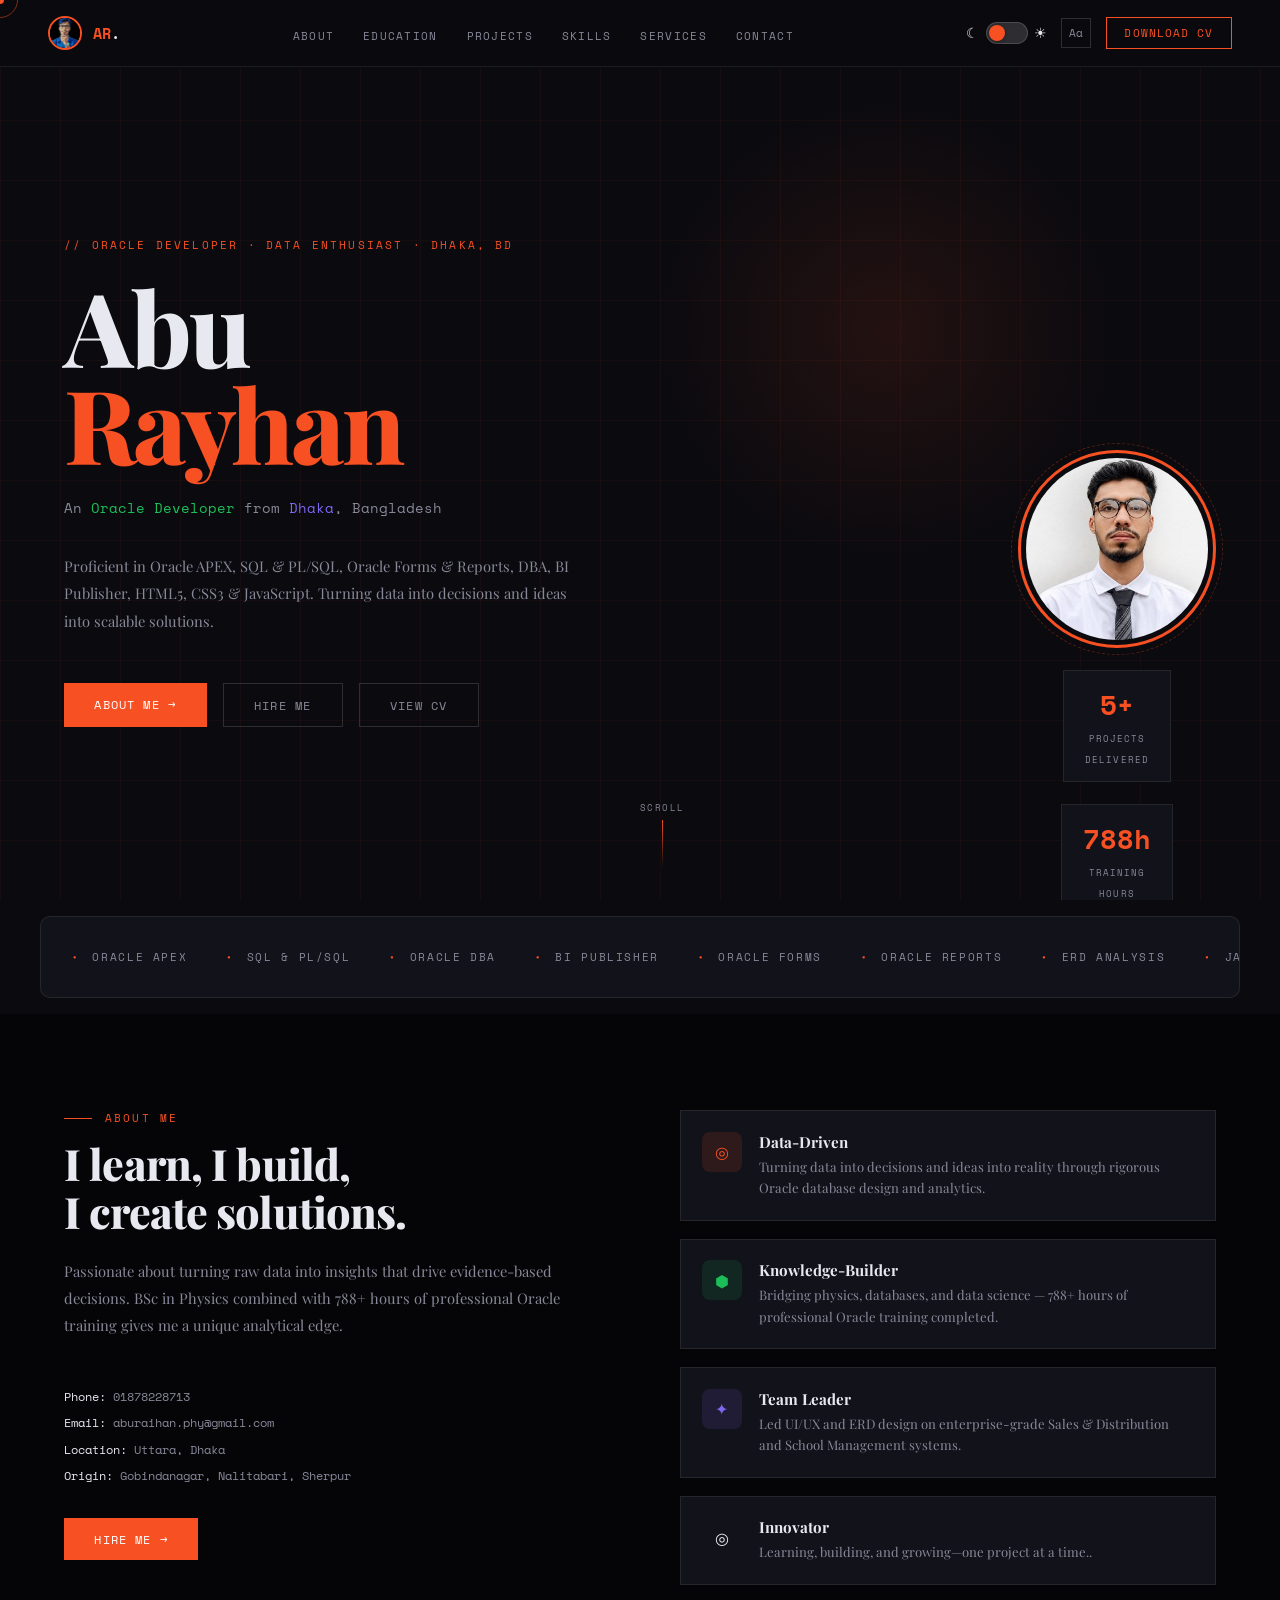
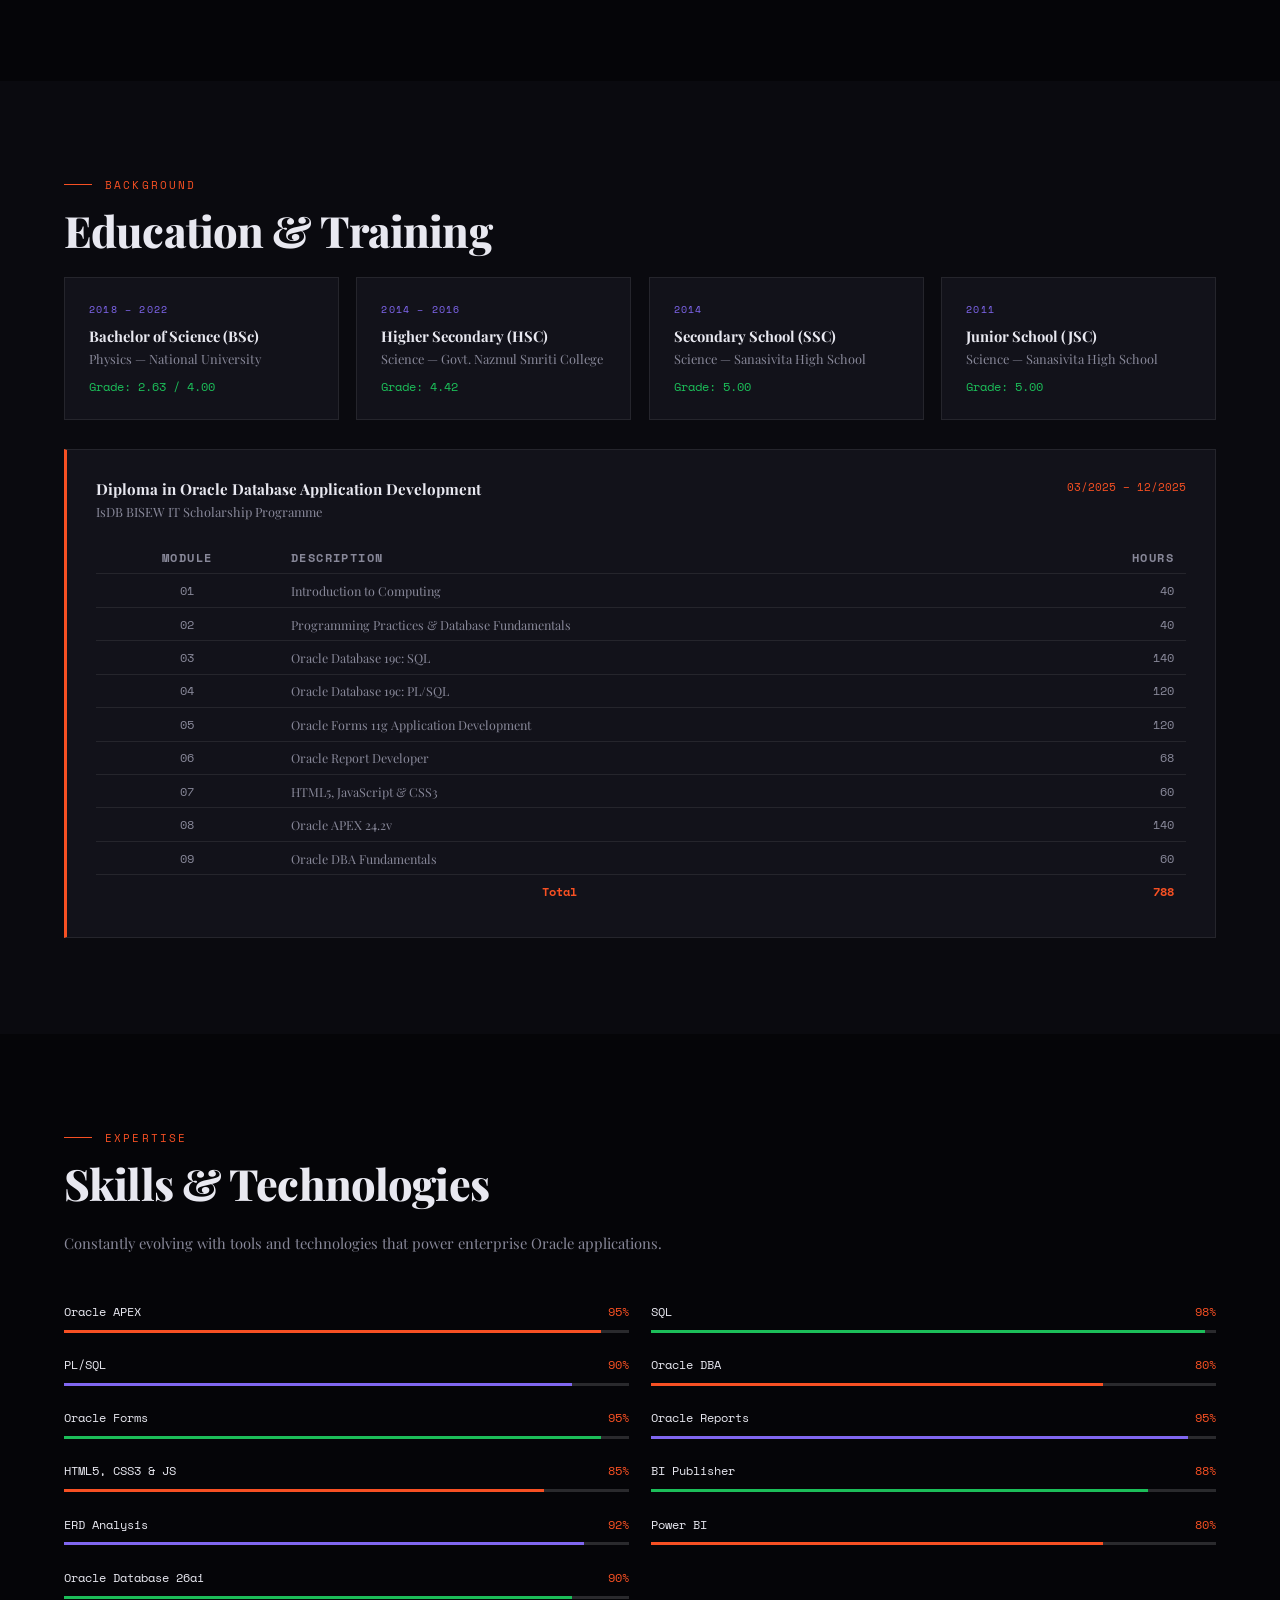
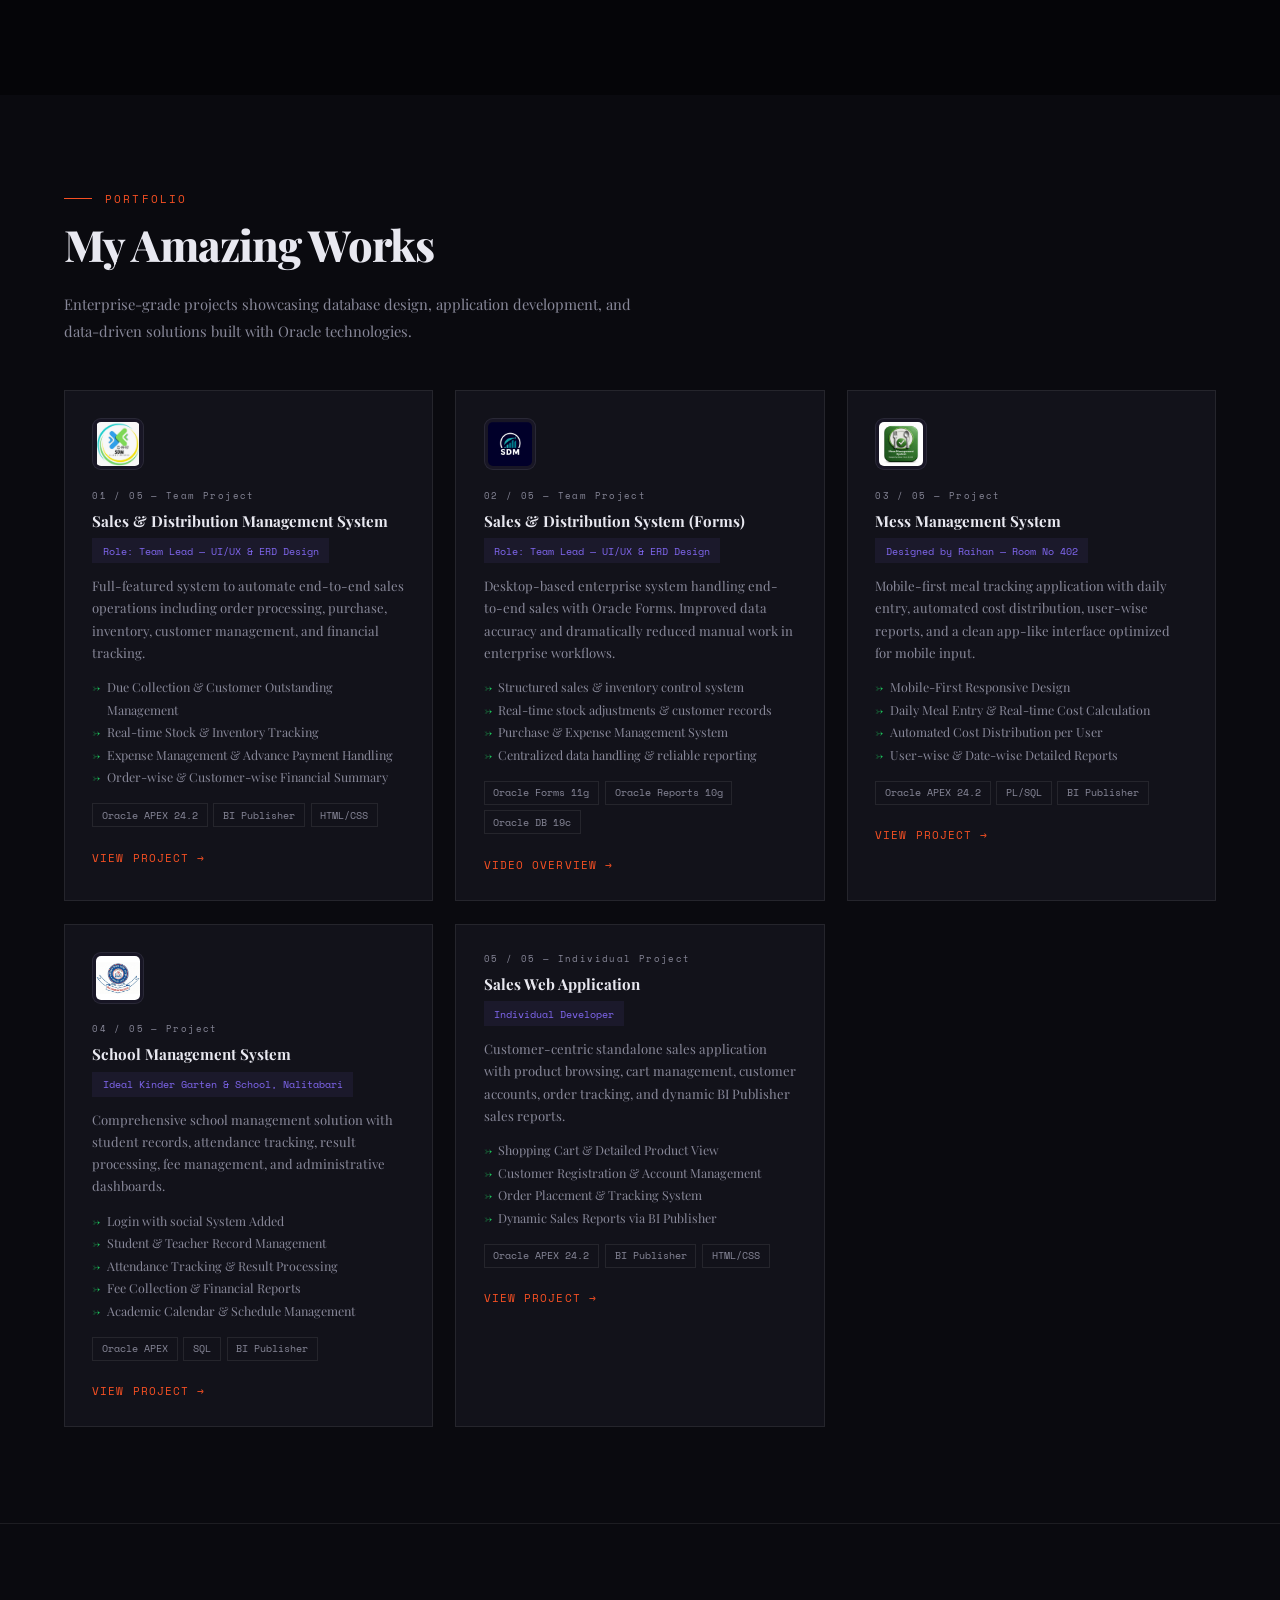
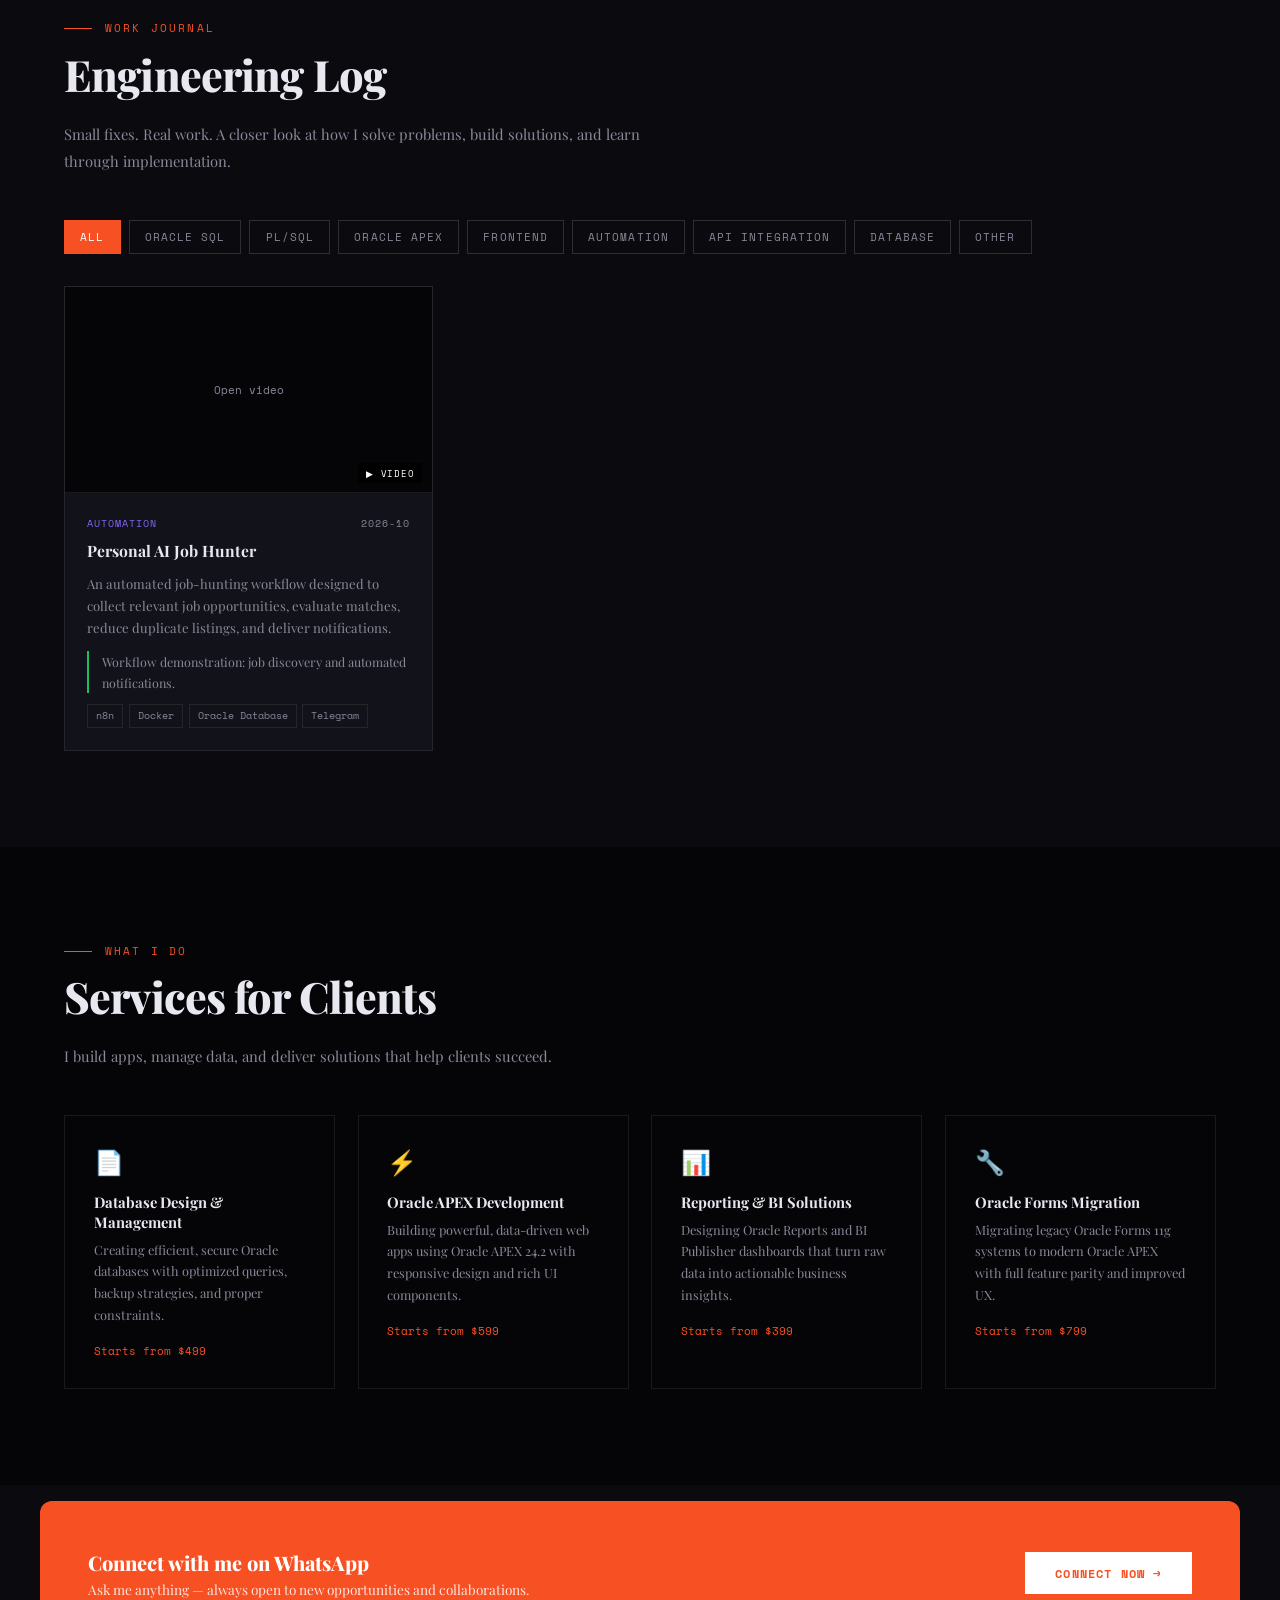
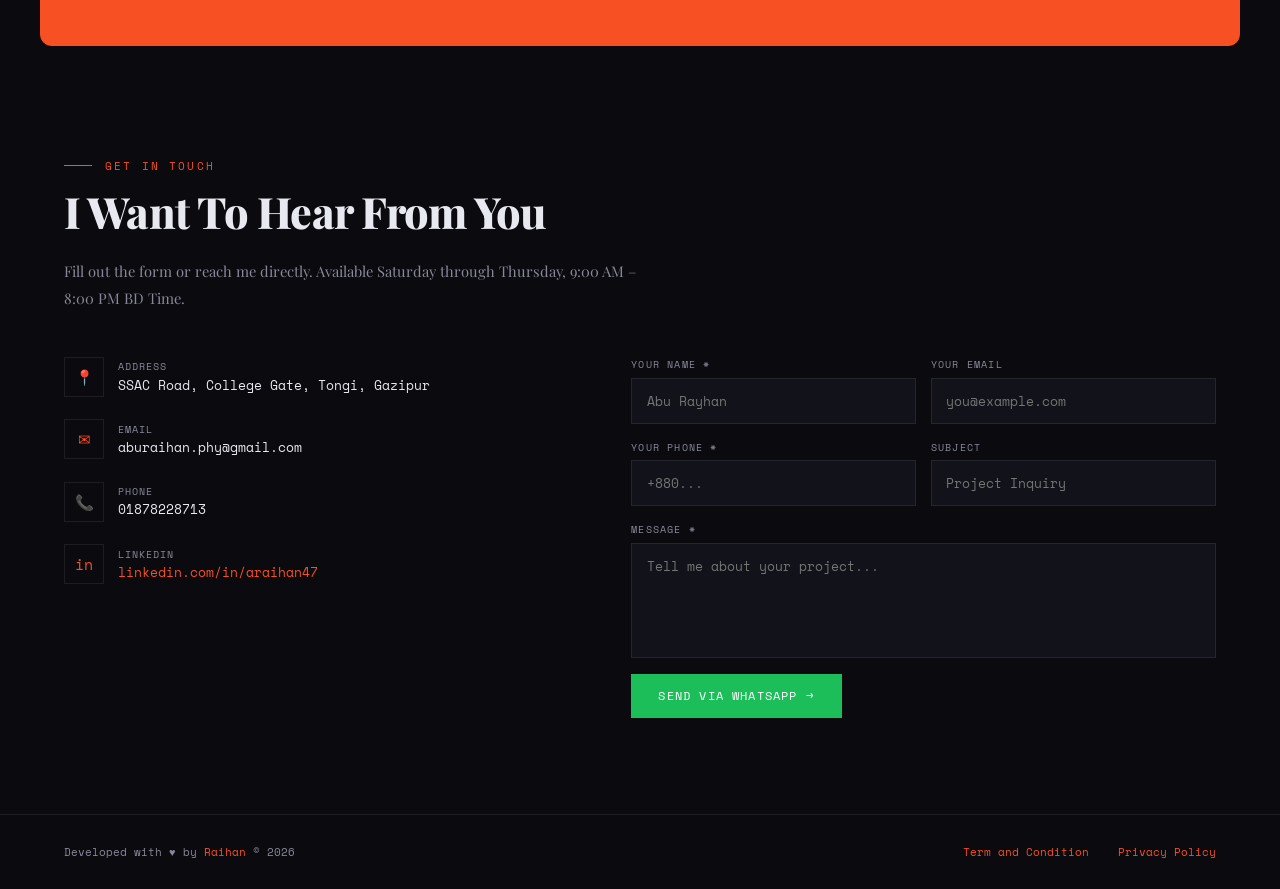
==== commit 3dcb9a20: "Update stylesheet and script link references" ====
--- a/index.html
+++ b/index.html
@@ -284,7 +284,7 @@
   border-radius:10px;
 }
 </style>
-<link rel="stylesheet" href="css/engineering-log.css">
+<link rel="stylesheet" href="engineering-log.css">
 </head>
 <body>
 
@@ -684,6 +684,6 @@
   window.location.href='https://wa.me/8801878228713?text='+encodeURIComponent(txt);
 };
 </script>
-<script src="js/engineering-log.js"></script>
+<script src="engineering-log.js" defer></script>
 </body>
 </html>
--- a/engineering-log.css
+++ b/engineering-log.css
@@ -0,0 +1,42 @@
+/* Engineering Log — every rule is scoped under #engineering-log (or #el-lightbox). Uses the site's existing CSS variables. */
+#engineering-log{background:var(--bg);border-top:1px solid var(--border);}
+#engineering-log .el-filters{display:flex;flex-wrap:wrap;gap:.5rem;margin-bottom:2rem;}
+#engineering-log .el-filter{font-family:var(--font-mono);font-size:.66rem;letter-spacing:.1em;text-transform:uppercase;padding:.5rem .95rem;background:transparent;color:var(--muted);border:1px solid var(--border2);cursor:pointer;transition:border-color .3s,color .3s,background .3s;}
+#engineering-log .el-filter:hover{border-color:var(--orange);color:var(--text);}
+#engineering-log .el-filter[aria-pressed="true"]{background:var(--orange);border-color:var(--orange);color:#fff;}
+#engineering-log button:focus-visible,#engineering-log a:focus-visible,#el-lightbox button:focus-visible{outline:2px solid var(--purple);outline-offset:2px;}
+#engineering-log .el-grid{display:grid;grid-template-columns:repeat(auto-fill,minmax(300px,1fr));gap:1.4rem;}
+#engineering-log .el-card{background:var(--card);border:1px solid var(--border);display:flex;flex-direction:column;overflow:hidden;transition:border-color .3s,transform .3s,background .4s;}
+#engineering-log .el-card:hover{border-color:rgba(247,80,35,.25);transform:translateY(-4px);}
+#engineering-log .el-thumb{position:relative;display:block;width:100%;aspect-ratio:16/9;padding:0;border:0;border-bottom:1px solid var(--border);background:var(--bg2);cursor:pointer;overflow:hidden;}
+#engineering-log .el-thumb img{width:100%;height:100%;object-fit:cover;display:block;}
+#engineering-log .el-badge{position:absolute;right:.6rem;bottom:.6rem;font-family:var(--font-mono);font-size:.58rem;letter-spacing:.08em;padding:.2rem .5rem;background:rgba(0,0,0,.7);color:#fff;}
+#engineering-log .el-fallback{width:100%;height:100%;display:flex;align-items:center;justify-content:center;font-family:var(--font-mono);font-size:.68rem;color:var(--muted);}
+#engineering-log .el-body{padding:1.4rem;display:flex;flex-direction:column;gap:.7rem;flex:1;}
+#engineering-log .el-meta{display:flex;justify-content:space-between;gap:.5rem;font-family:var(--font-mono);font-size:.6rem;letter-spacing:.1em;text-transform:uppercase;}
+#engineering-log .el-cat{color:var(--purple);}
+#engineering-log .el-date{color:var(--muted);}
+#engineering-log .el-title{font-size:.98rem;font-weight:700;line-height:1.3;}
+#engineering-log .el-desc{font-size:.82rem;color:var(--muted);line-height:1.7;}
+#engineering-log .el-result{font-size:.78rem;color:var(--muted);line-height:1.7;padding-left:.8rem;border-left:2px solid var(--green);}
+#engineering-log .el-tags{display:flex;flex-wrap:wrap;gap:.35rem;}
+#engineering-log .el-tag{font-family:var(--font-mono);font-size:.62rem;padding:.2rem .5rem;border:1px solid var(--border);color:var(--muted);}
+#engineering-log .el-docs{list-style:none;display:flex;flex-direction:column;gap:.4rem;margin-top:auto;}
+#engineering-log .el-doc{display:flex;align-items:center;gap:.5rem;flex-wrap:wrap;font-family:var(--font-mono);font-size:.68rem;color:var(--muted);}
+#engineering-log .el-ext{font-size:.55rem;padding:.15rem .4rem;background:rgba(128,103,240,.12);color:var(--purple);}
+#engineering-log .el-link{color:var(--orange);text-decoration:none;text-transform:uppercase;letter-spacing:.08em;font-size:.62rem;}
+#engineering-log .el-link:hover{text-decoration:underline;}
+#engineering-log .el-note{color:#e74c3c;font-size:.62rem;}
+#engineering-log .el-empty{font-family:var(--font-mono);font-size:.8rem;color:var(--muted);padding:2rem 0;}
+#el-lightbox{position:fixed;inset:0;z-index:9000;display:none;align-items:center;justify-content:center;background:rgba(0,0,0,.88);padding:3.5rem 1rem 1rem;}
+#el-lightbox.el-open{display:flex;}
+#el-lightbox .el-stage{max-width:min(1100px,100%);max-height:100%;display:flex;flex-direction:column;align-items:center;gap:.7rem;}
+#el-lightbox .el-stage img,#el-lightbox .el-stage video{max-width:100%;max-height:78vh;display:block;background:#000;}
+#el-lightbox .el-cap{font-family:var(--font-mono);font-size:.7rem;color:#ddd;text-align:center;}
+#el-lightbox .el-ctl{position:absolute;background:rgba(255,255,255,.12);color:#fff;border:1px solid rgba(255,255,255,.3);width:44px;height:44px;font-size:1.3rem;cursor:pointer;}
+#el-lightbox .el-ctl:hover{background:var(--orange);border-color:var(--orange);}
+#el-lightbox .el-close{top:.8rem;right:.8rem;}
+#el-lightbox .el-prev{left:.8rem;top:50%;transform:translateY(-50%);}
+#el-lightbox .el-next{right:.8rem;top:50%;transform:translateY(-50%);}
+@media(max-width:950px){#engineering-log .el-grid{grid-template-columns:1fr;}#el-lightbox .el-prev,#el-lightbox .el-next{top:auto;bottom:.8rem;transform:none;}}
+@media(prefers-reduced-motion:reduce){#engineering-log .el-card,#engineering-log .el-filter{transition:none;}#engineering-log .el-card:hover{transform:none;}}
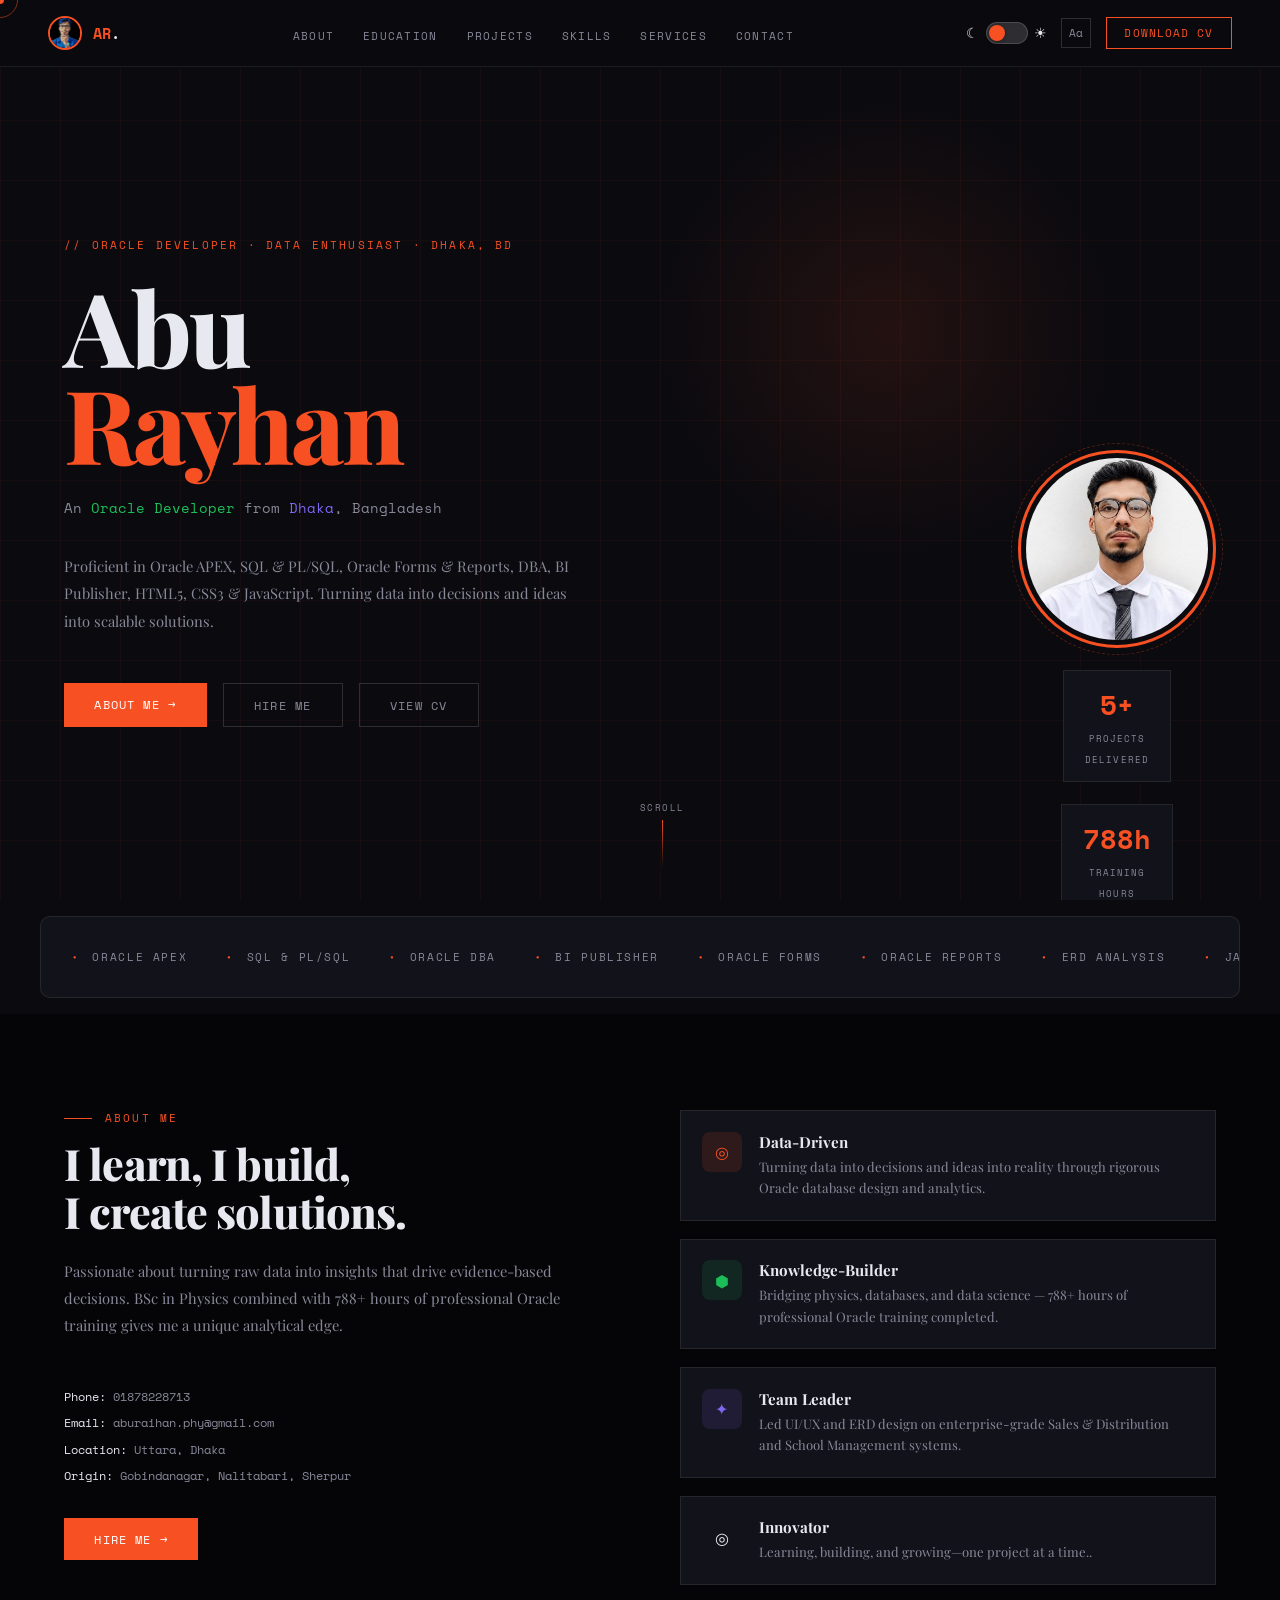
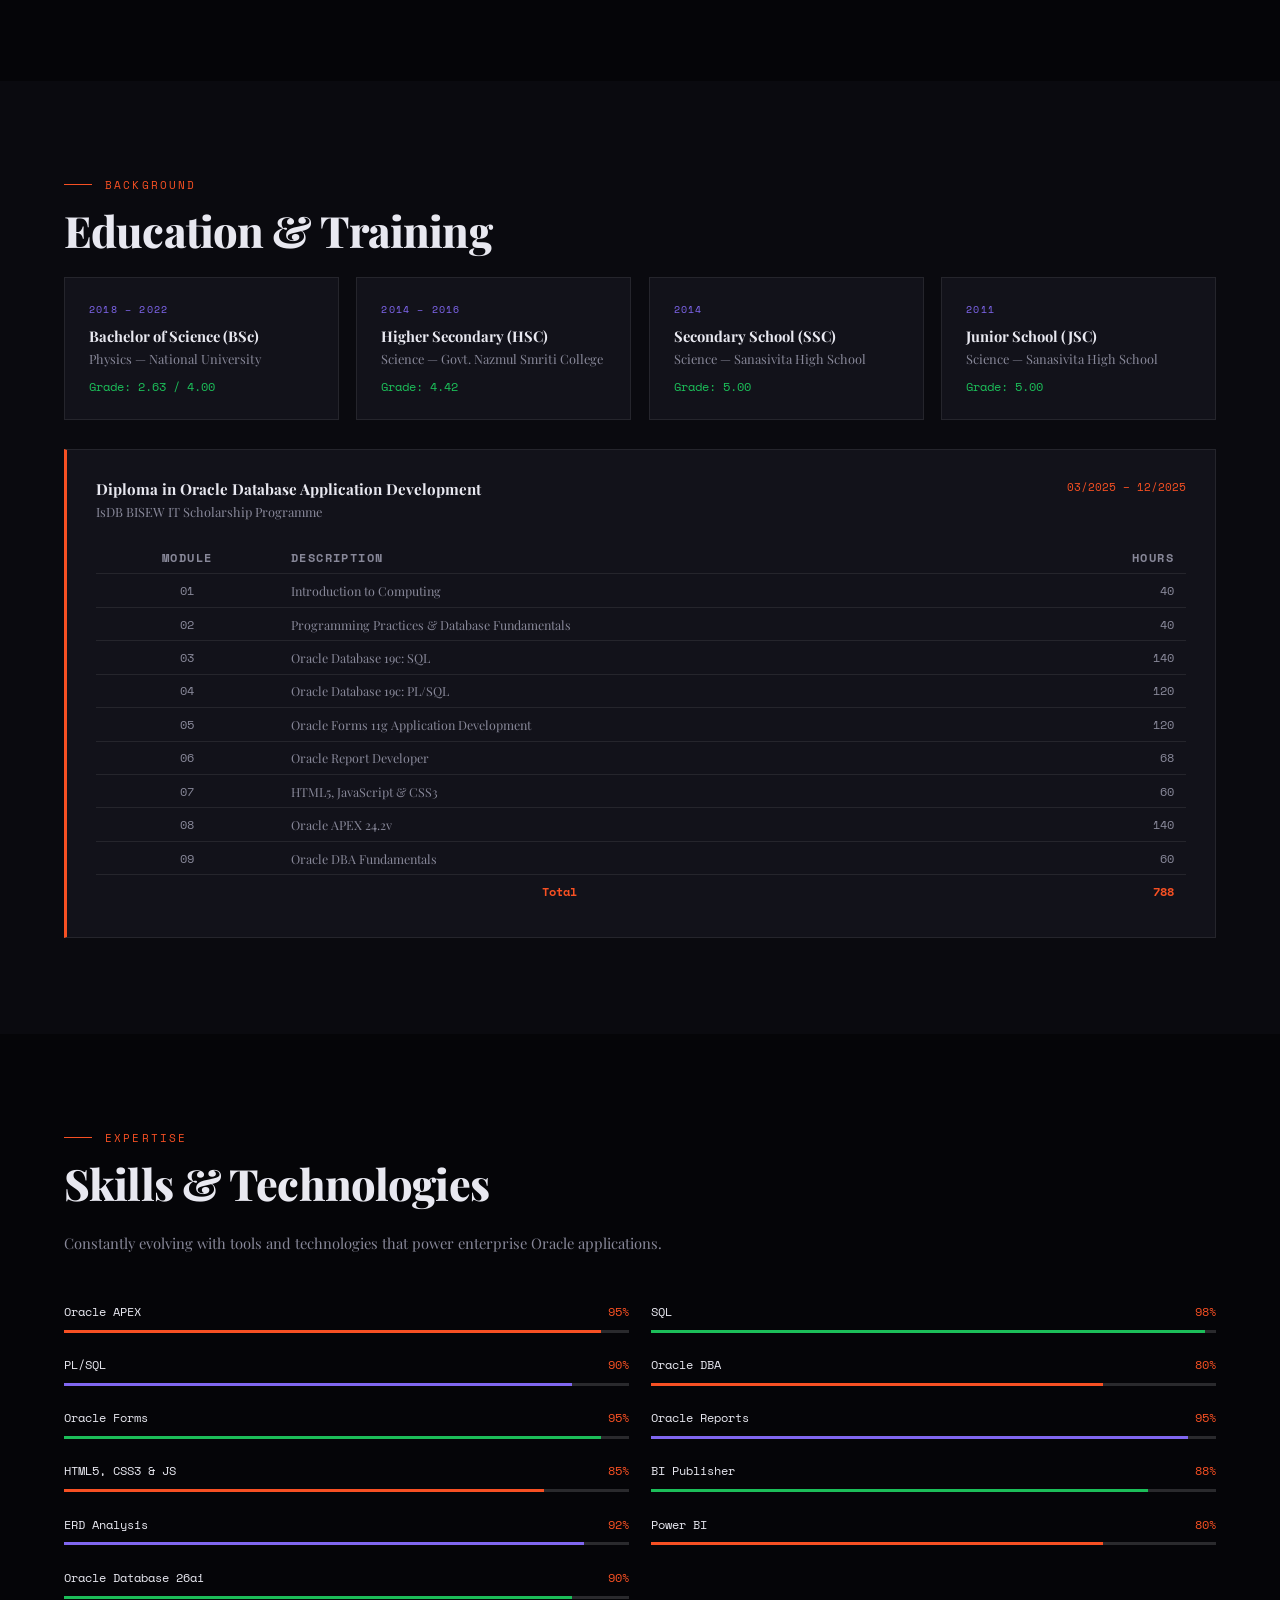
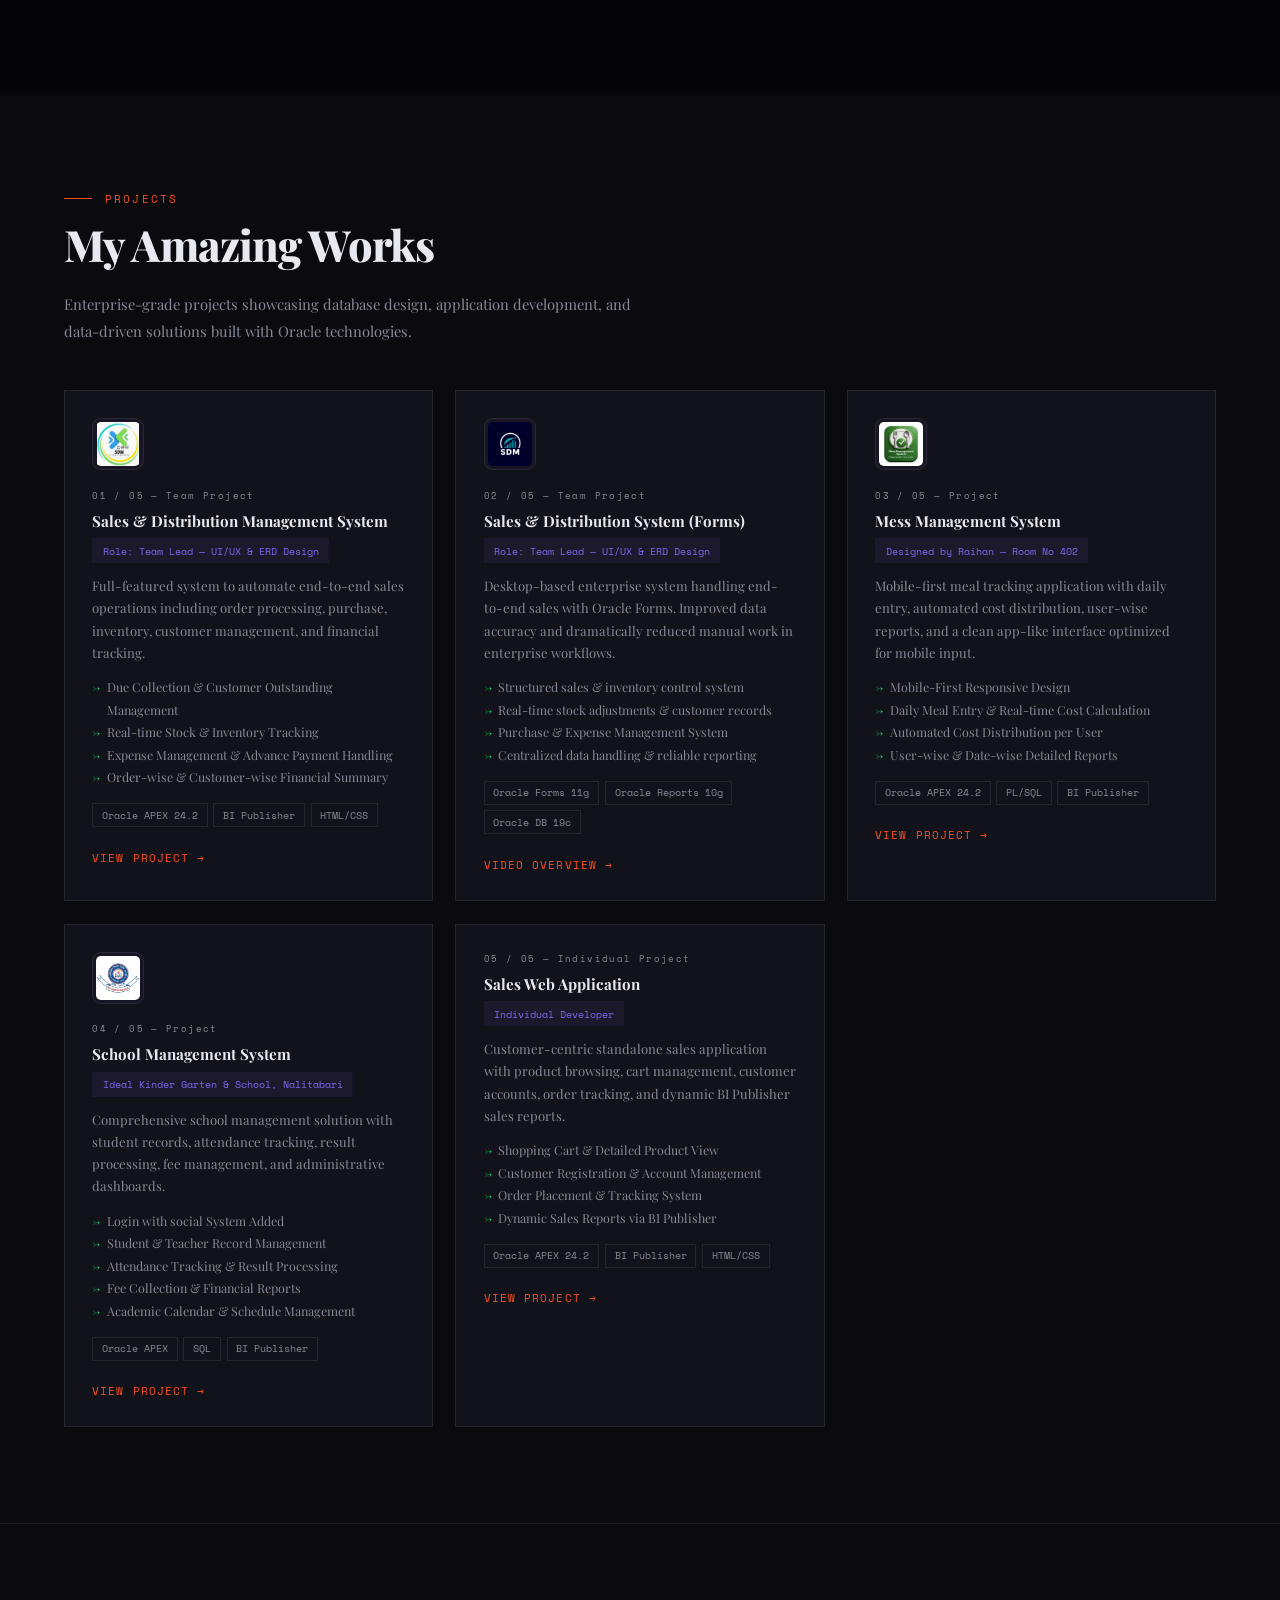
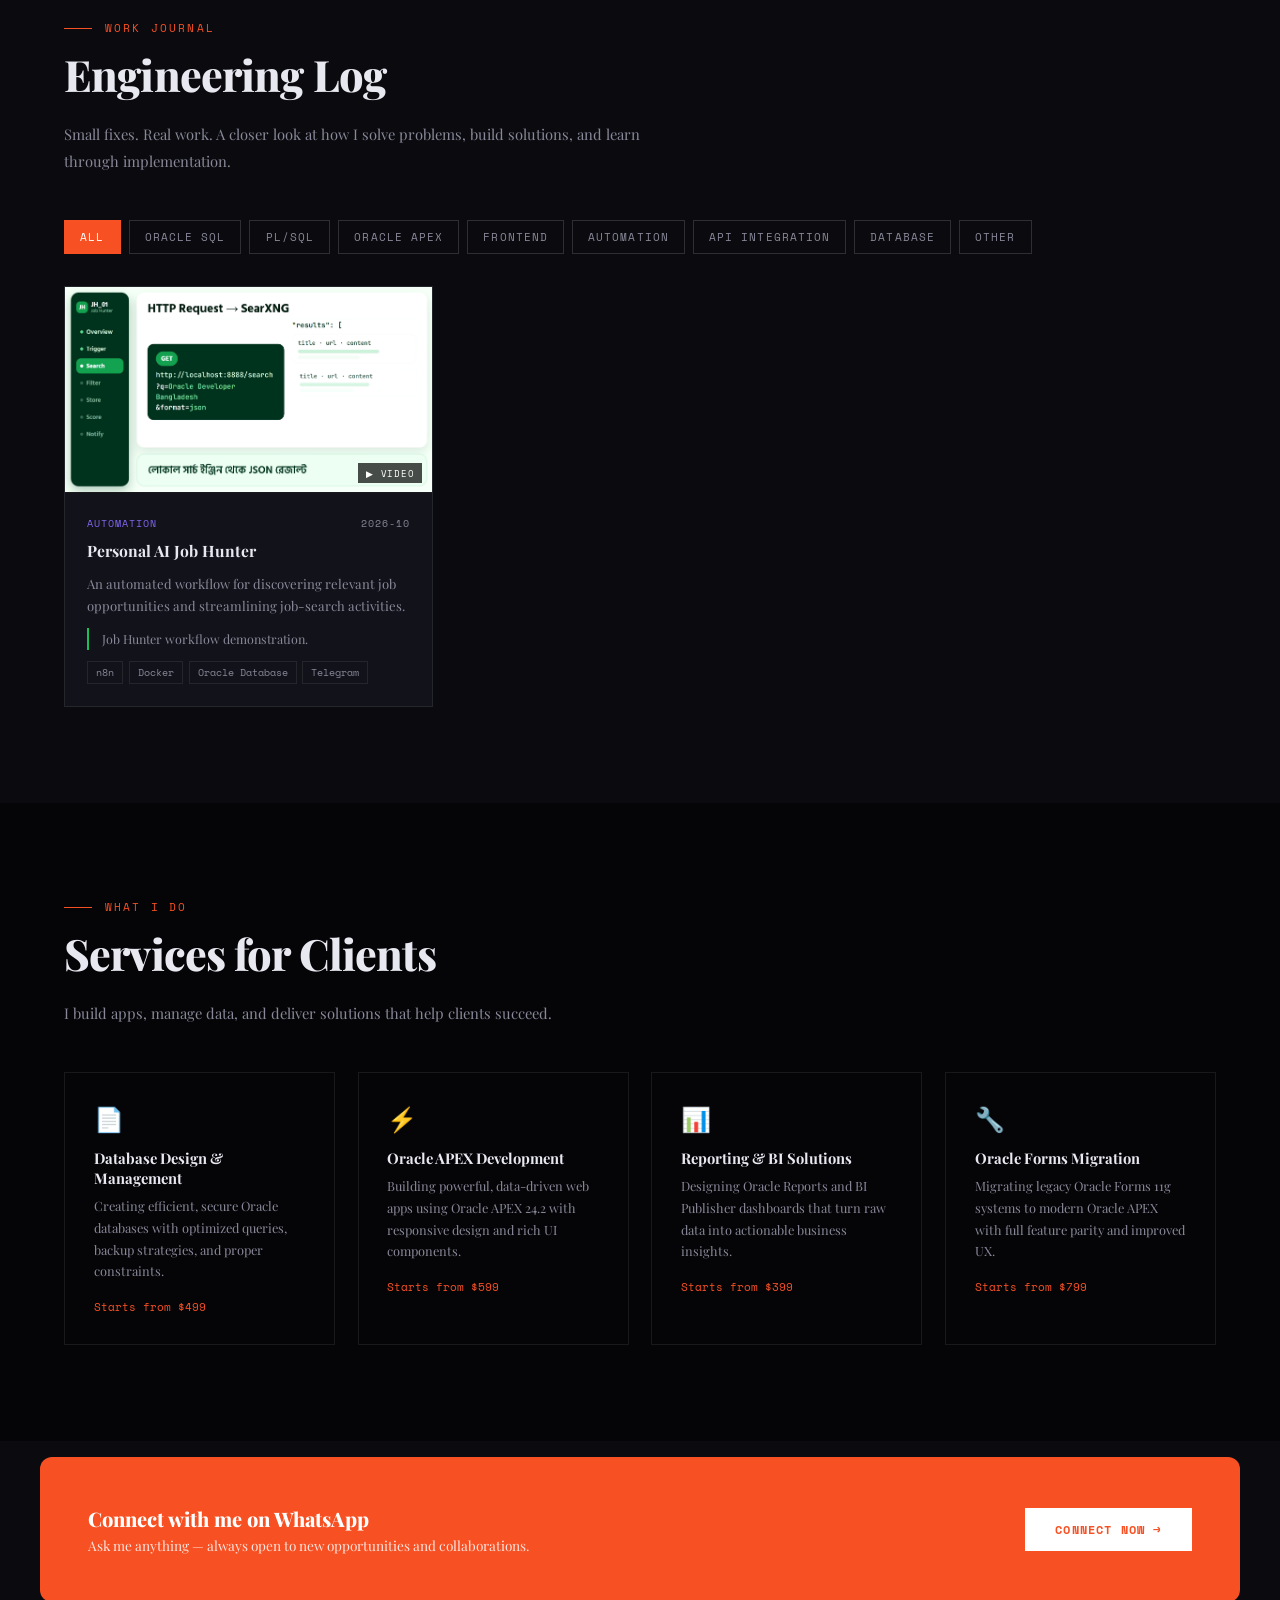
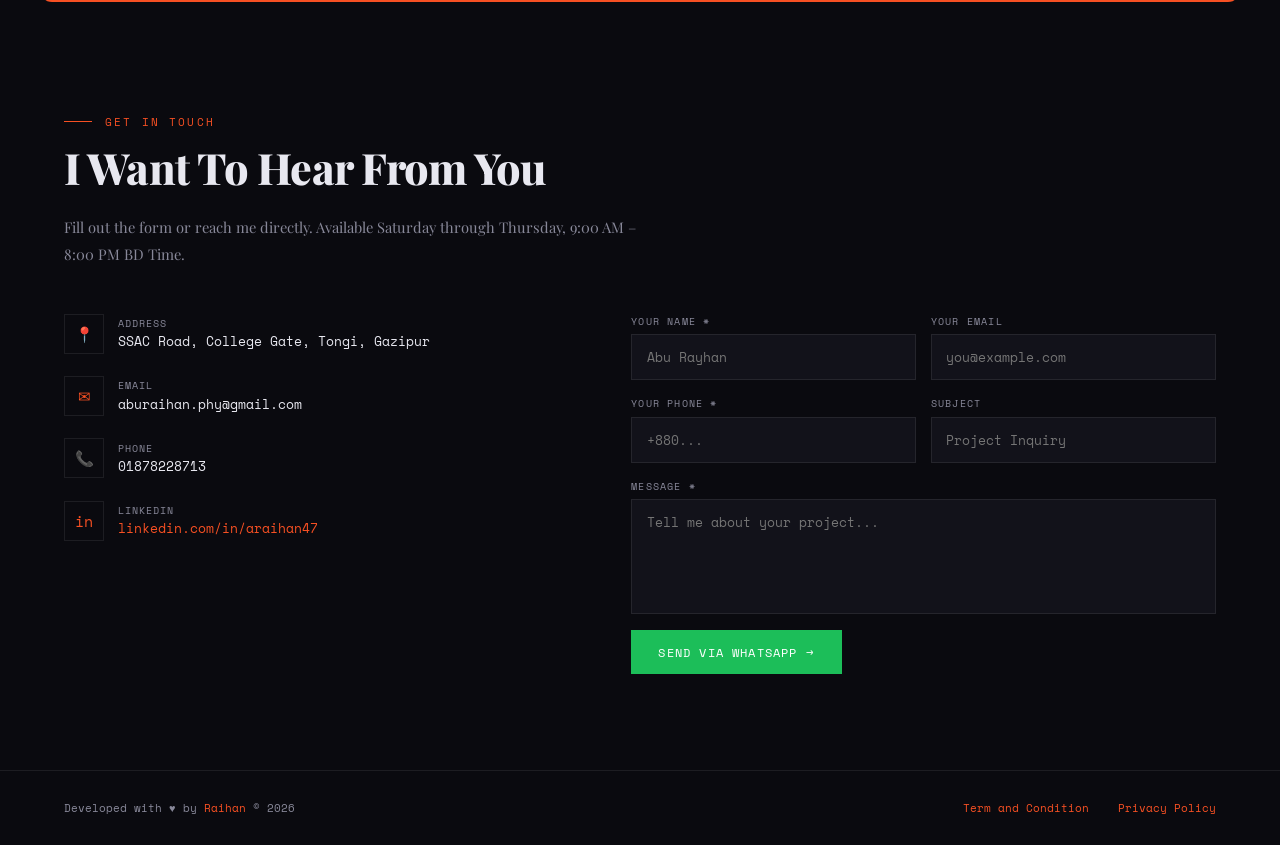
==== commit 331129d8: "Change 'Portfolio' to 'Projects' in section tag" ====
--- a/index.html
+++ b/index.html
@@ -467,7 +467,7 @@
 
 <!-- PROJECTS -->
 <section id="projects" class="projects-wrap">
-  <p class="sec-tag reveal">Portfolio</p>
+  <p class="sec-tag reveal">Projects</p>
   <h2 class="sec-title reveal">My Amazing Works</h2>
   <p class="sec-desc reveal">Enterprise-grade projects showcasing database design, application development, and data-driven solutions built with Oracle technologies.</p>
   <div class="proj-grid">
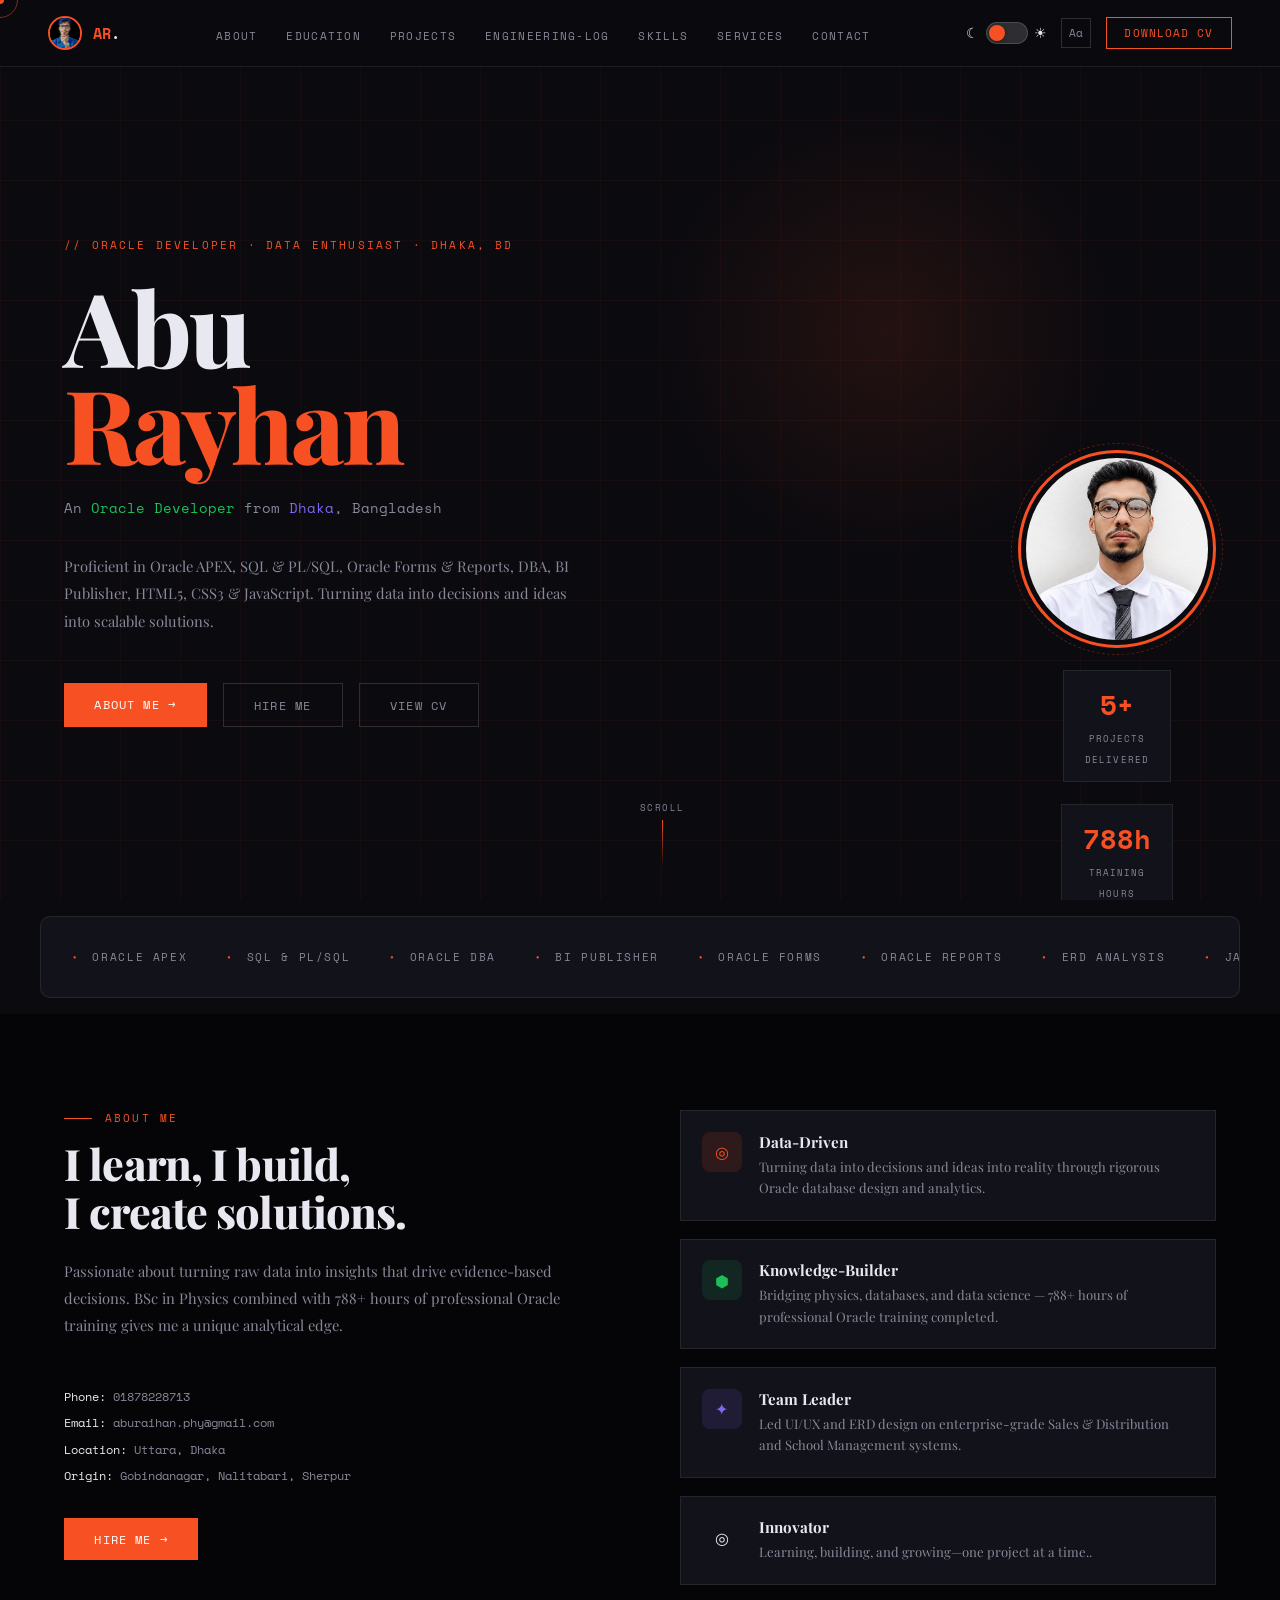
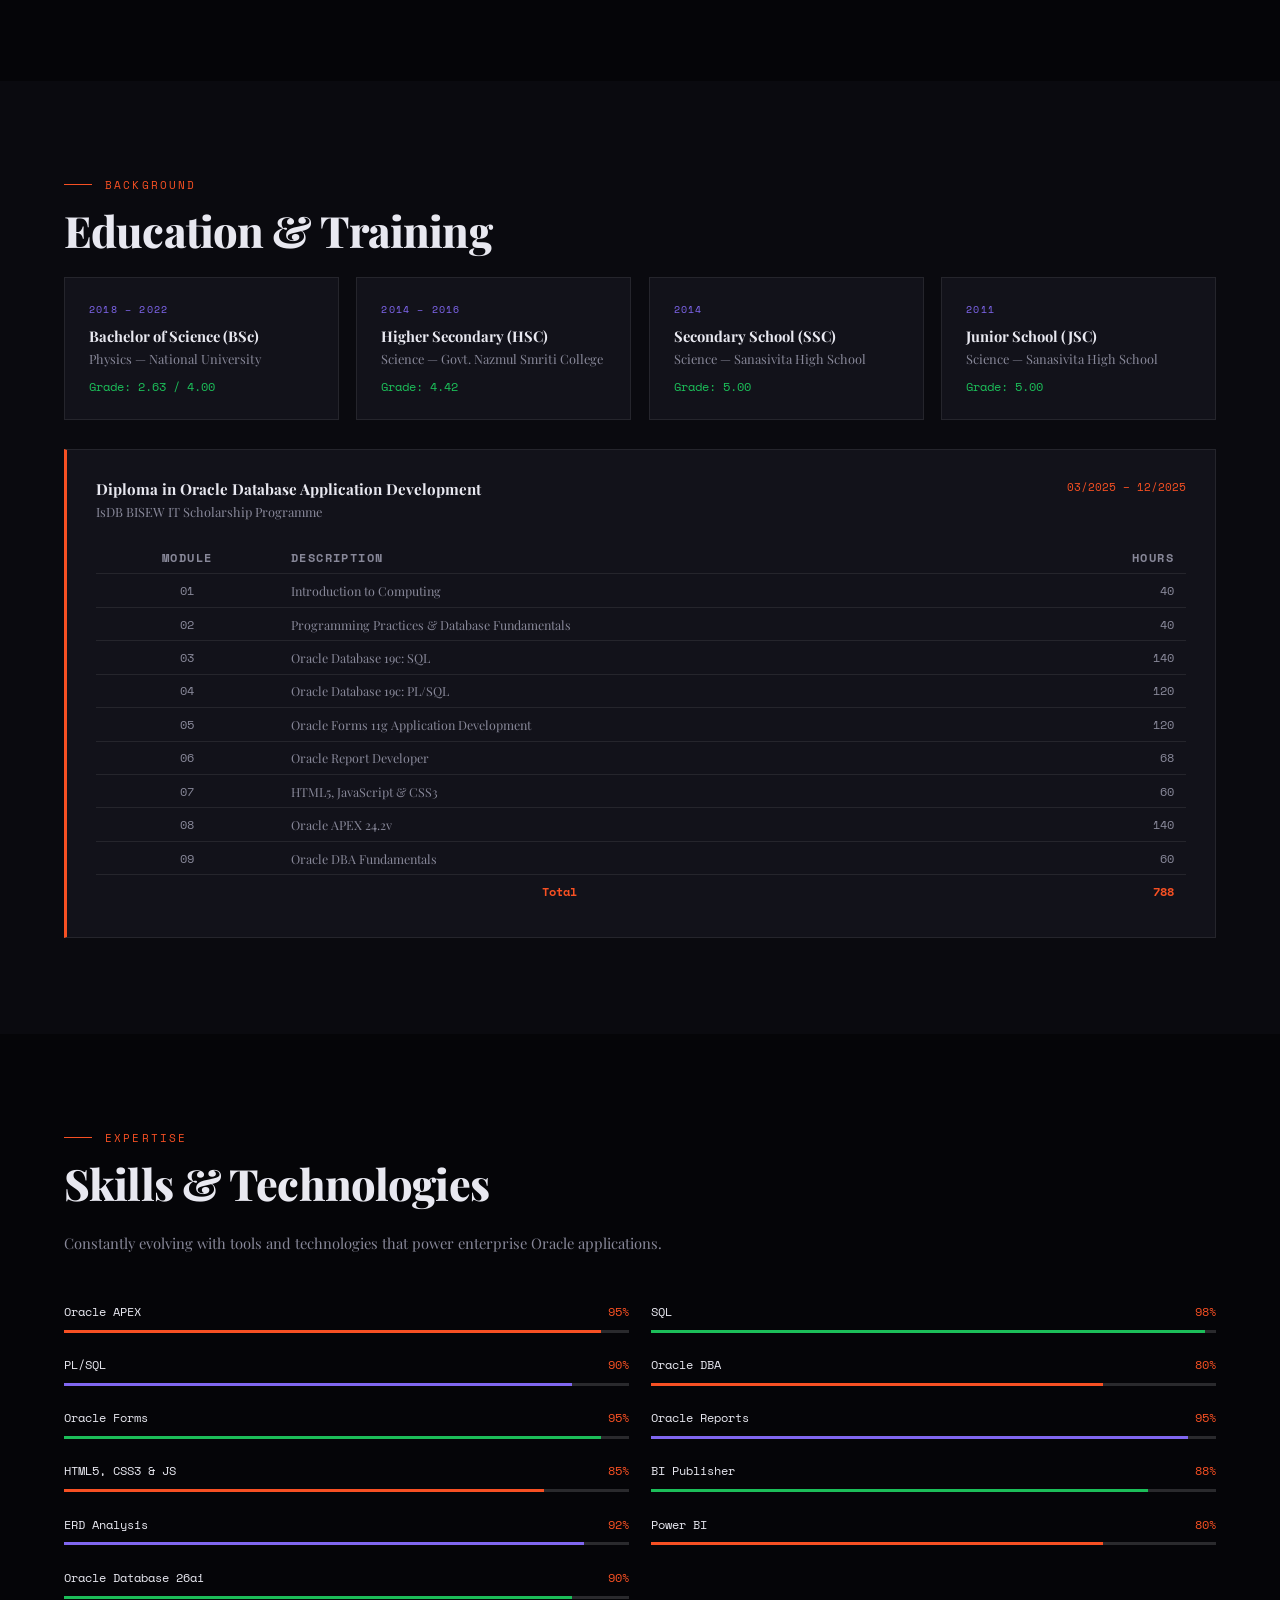
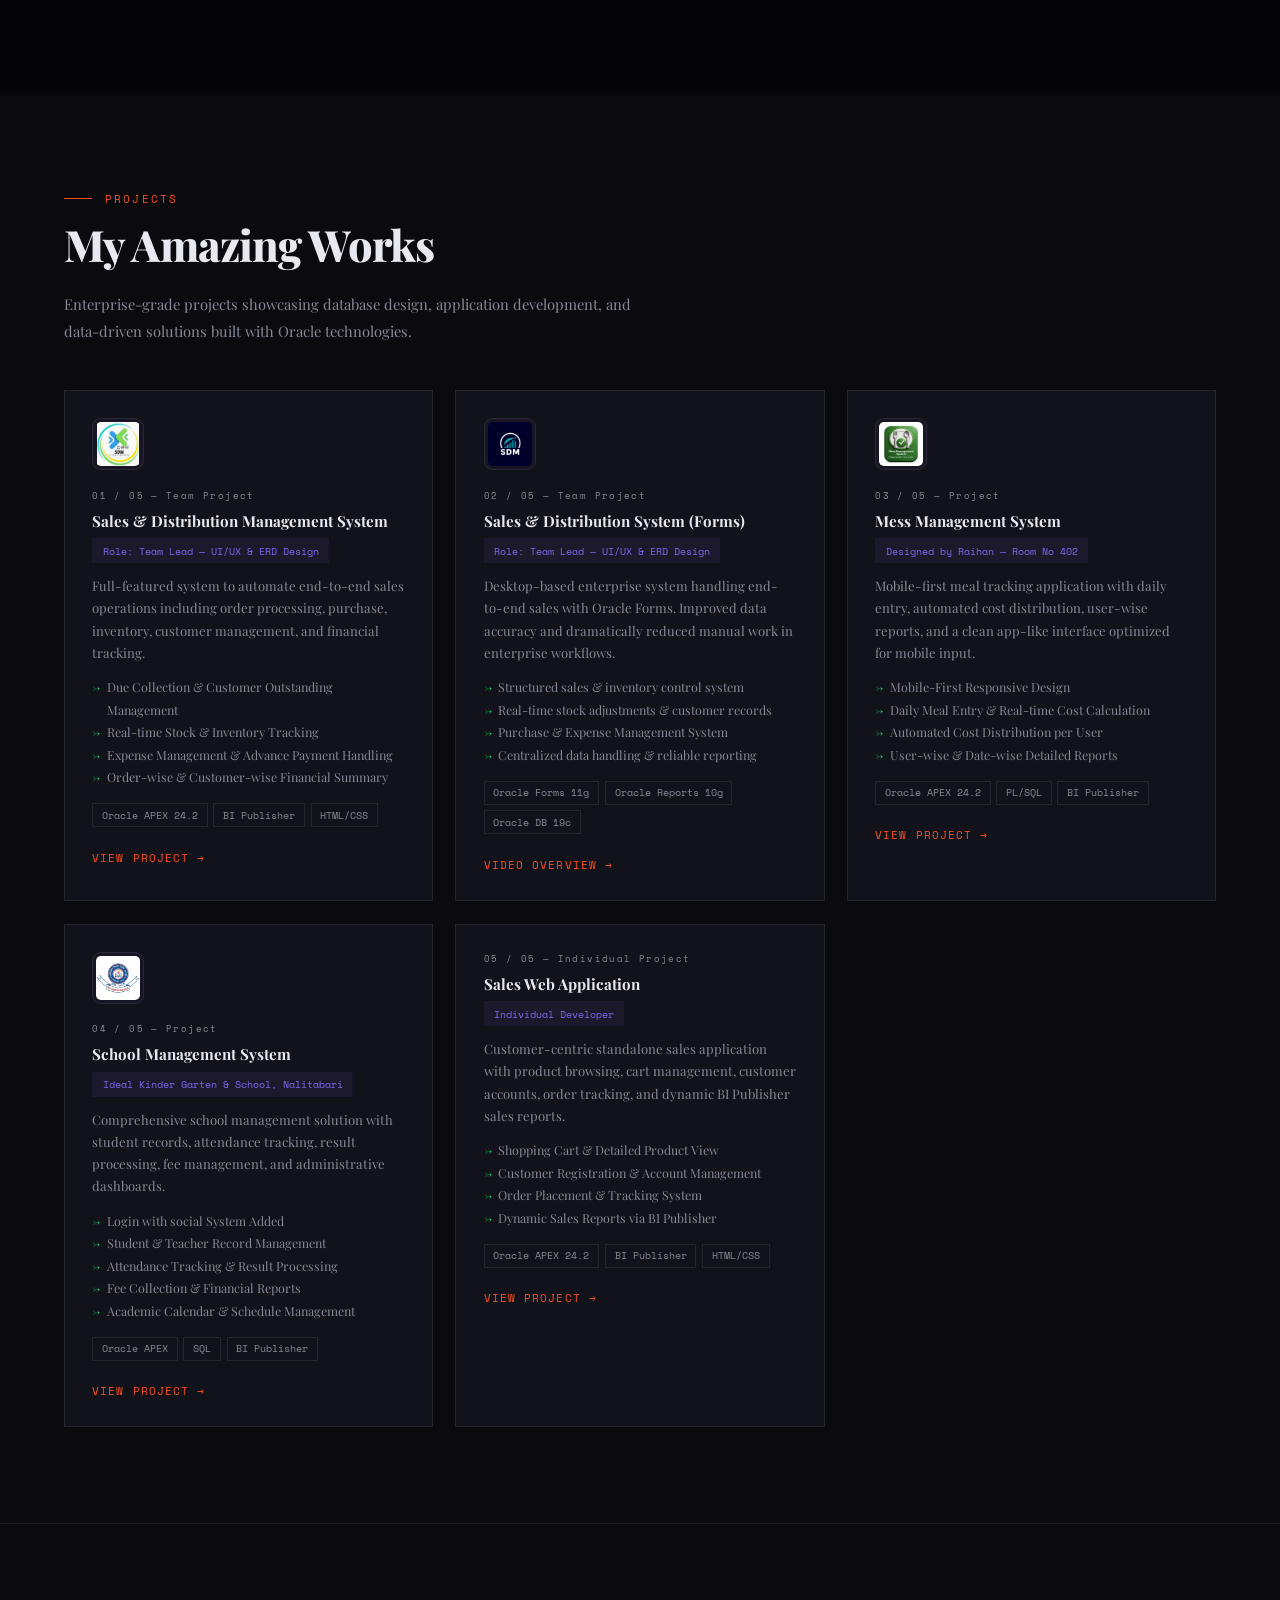
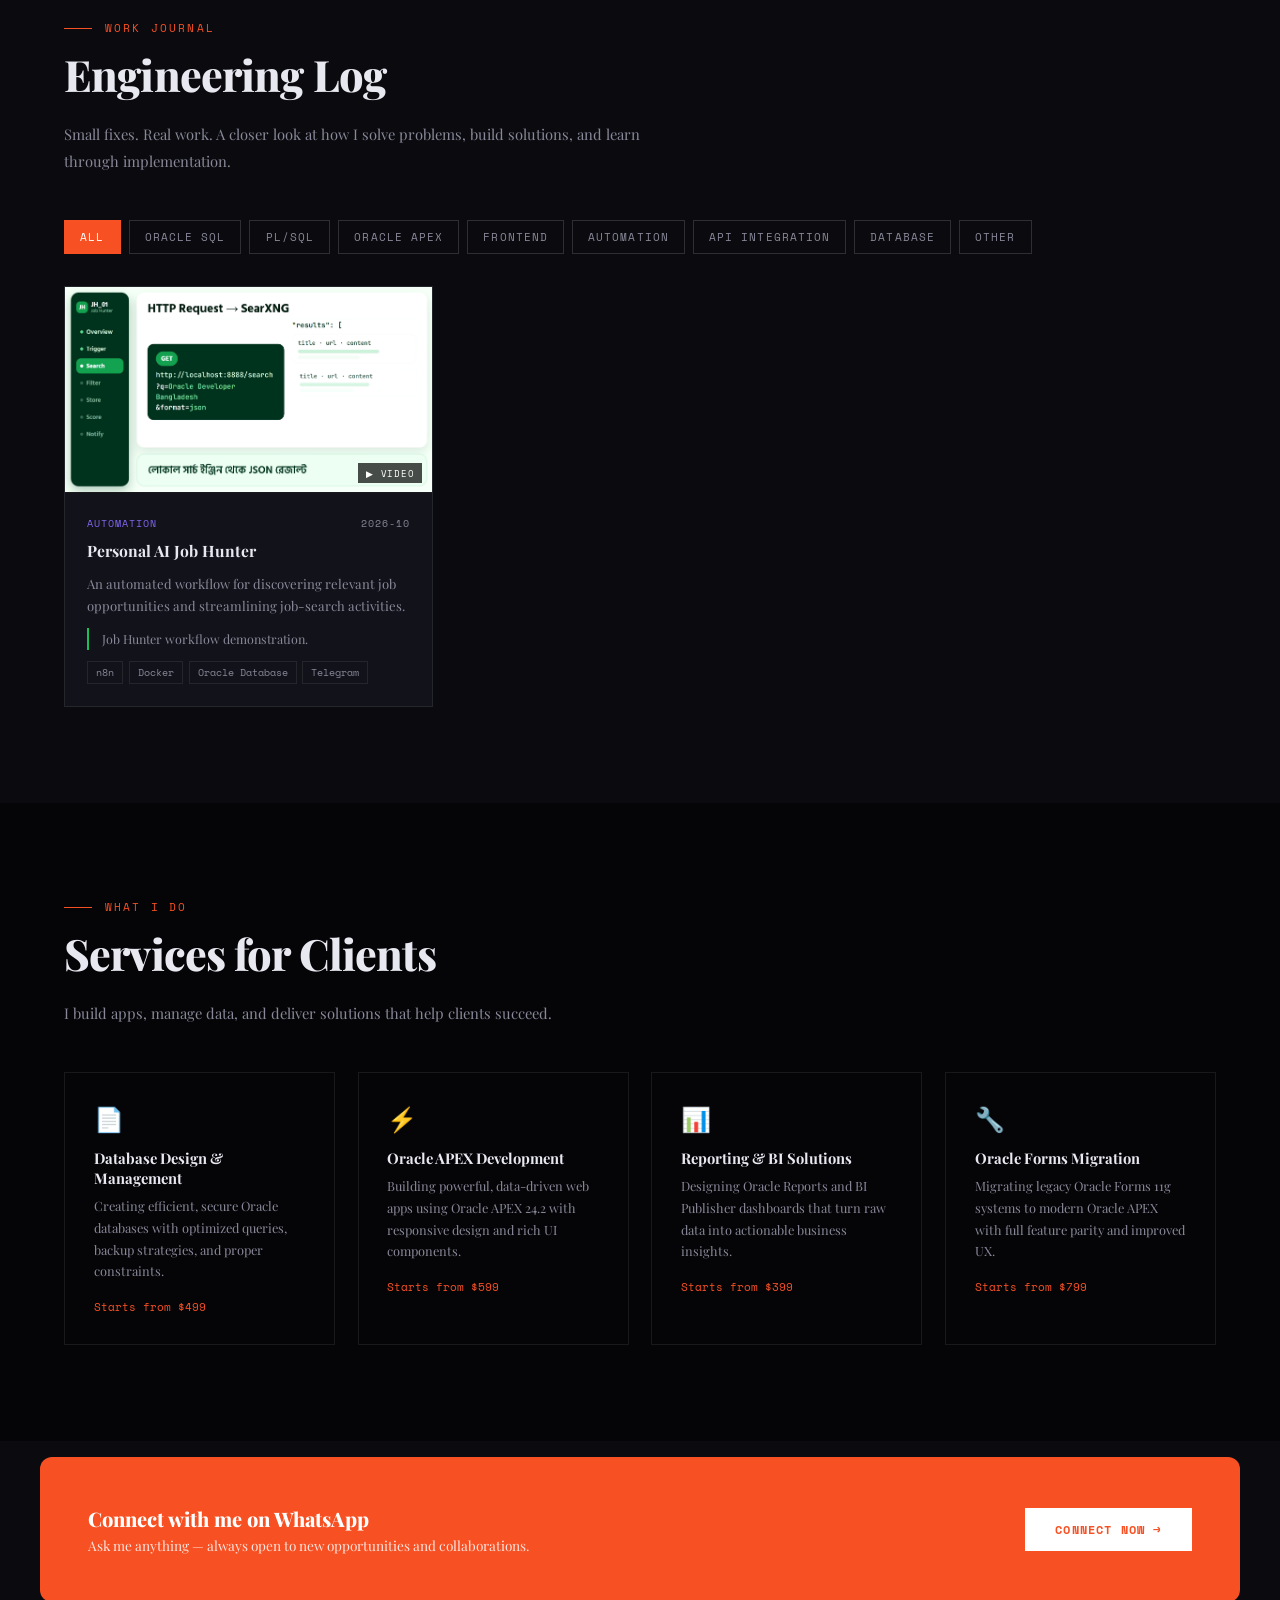
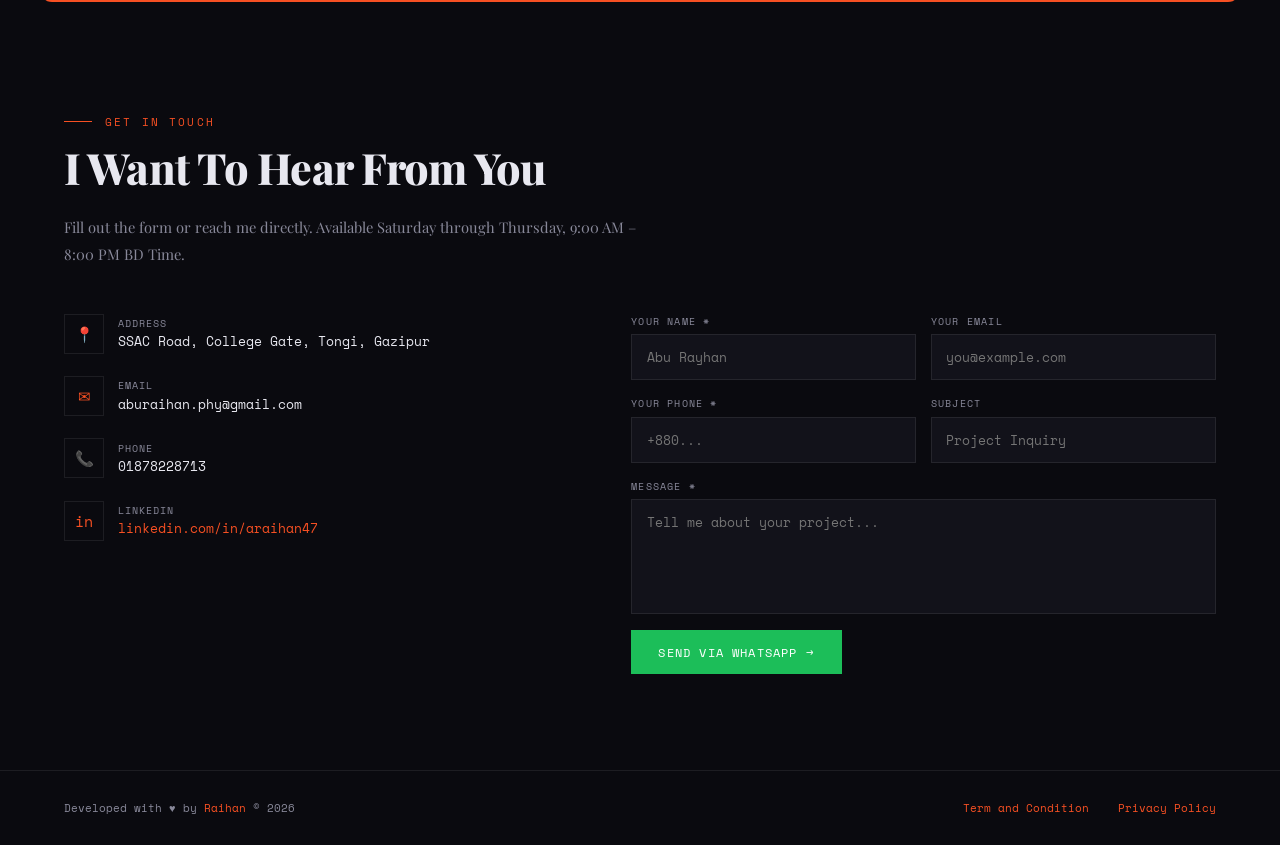
==== commit 64627bfa: "Add Engineering-log link to navigation menu" ====
--- a/index.html
+++ b/index.html
@@ -302,6 +302,7 @@
     <li><a href="#about">About</a></li>
     <li><a href="#education">Education</a></li>
     <li><a href="#projects">Projects</a></li>
+    <li><a href="#engineering-log">Engineering-log</a></li>
     <li><a href="#skills">Skills</a></li>
     <li><a href="#services">Services</a></li>
     <li><a href="#contact">Contact</a></li>
